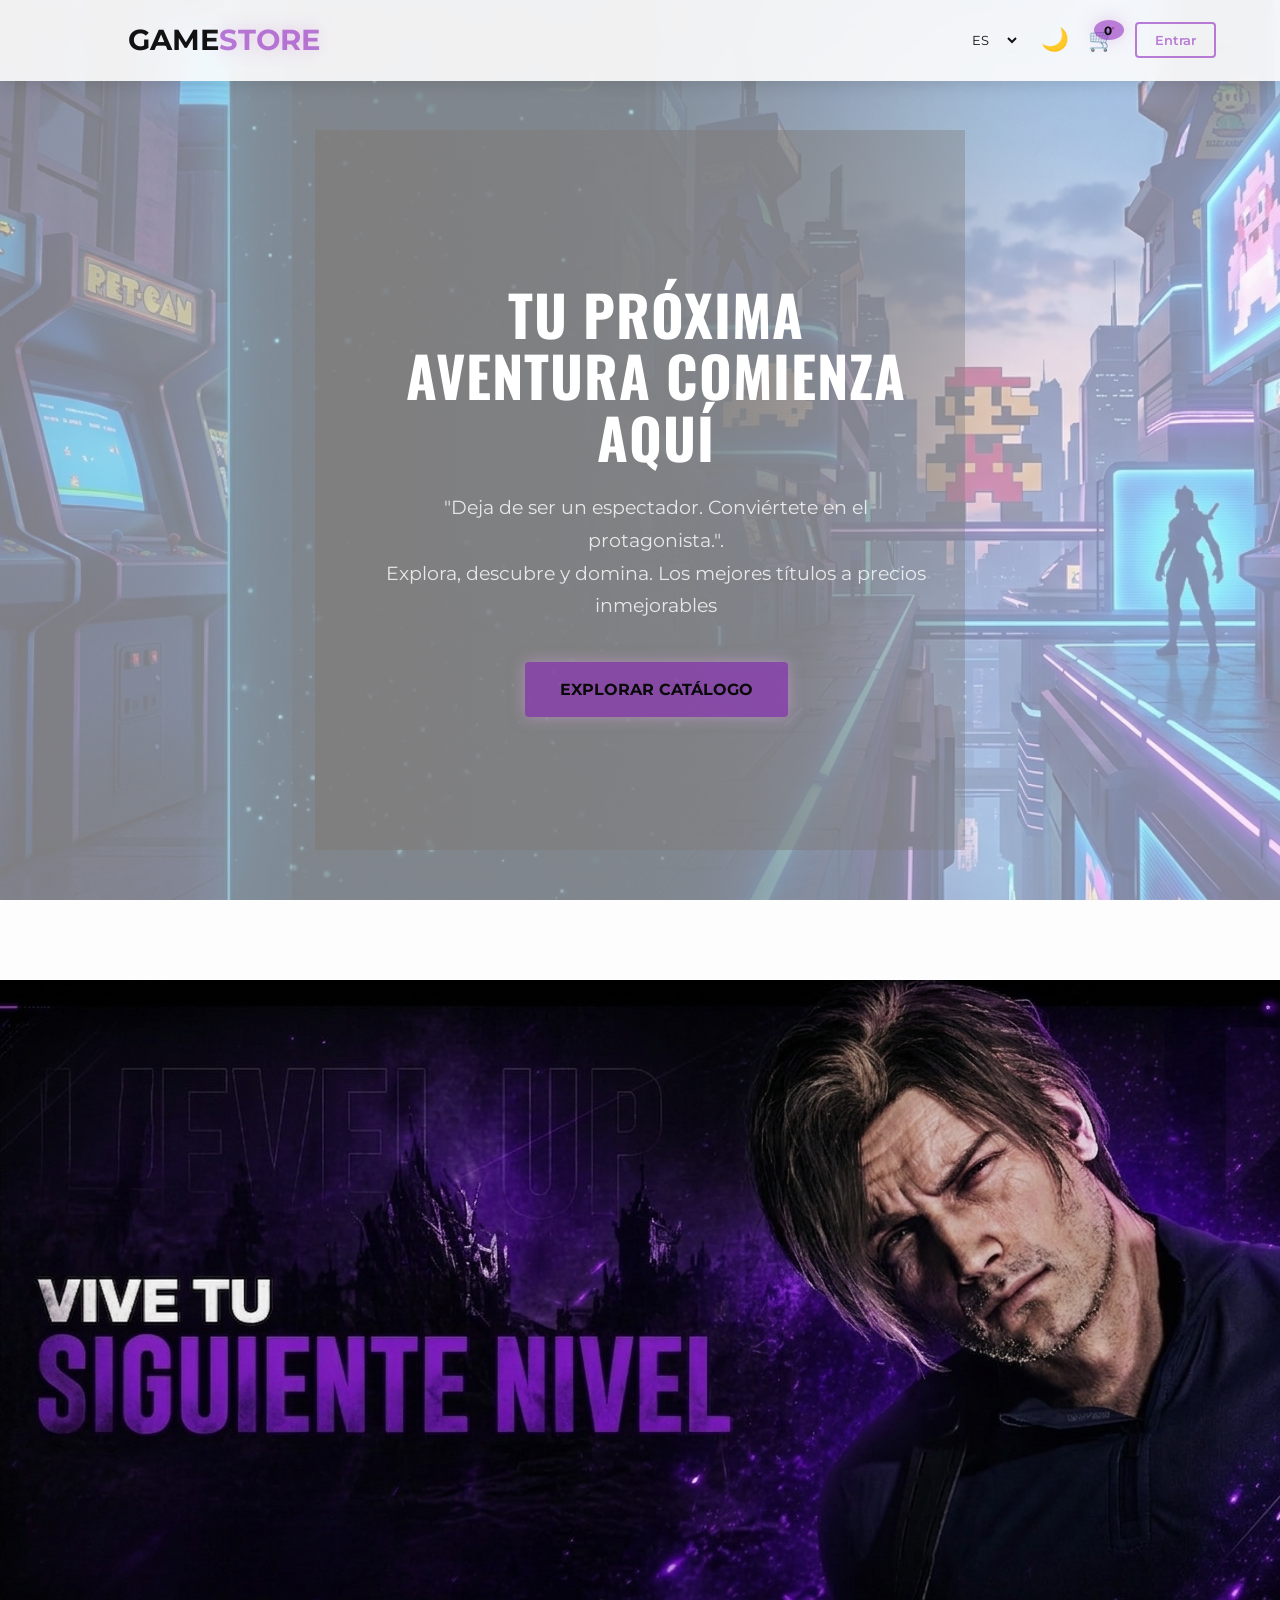
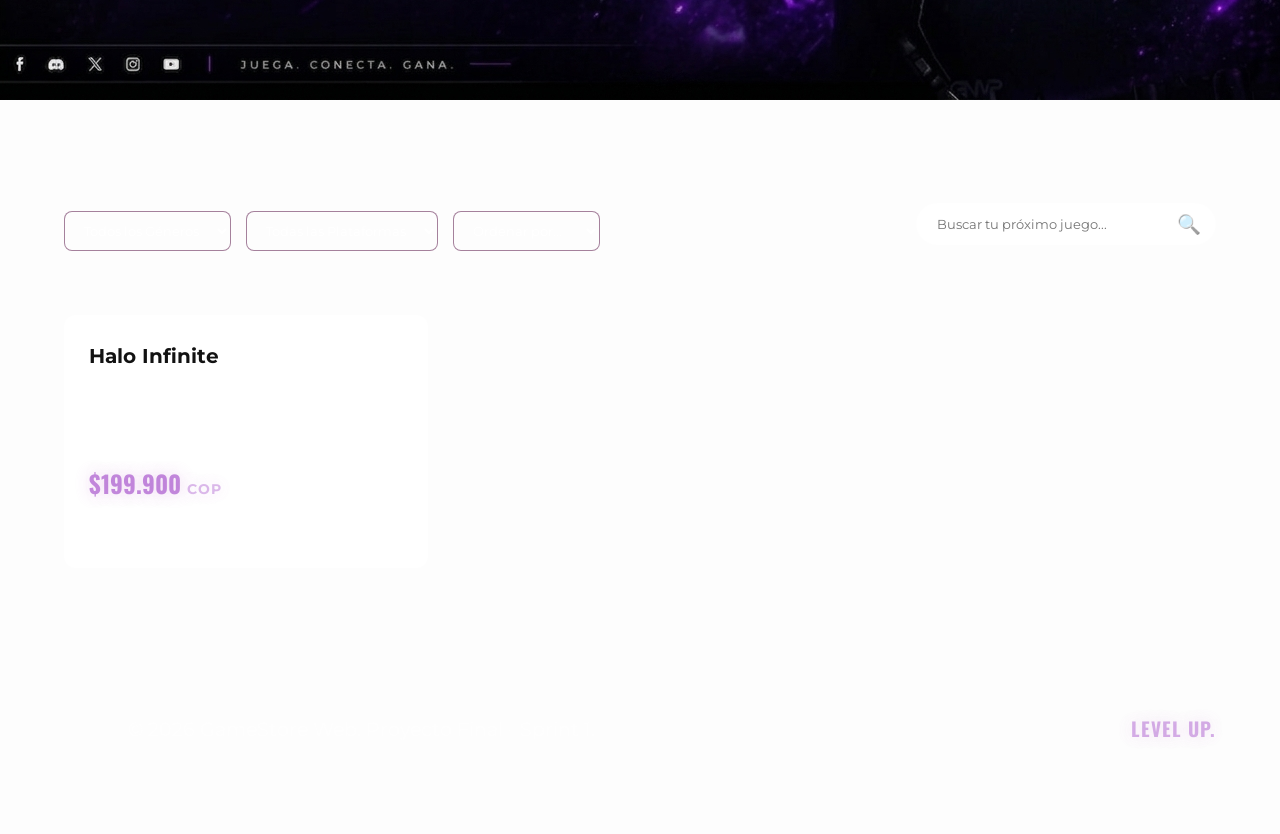
==== index.html @ 7ca1cafc "categorizacion de videojuegos" ====
<!DOCTYPE html>
<html lang="es">
<head>
    <meta charset="UTF-8">
    <meta name="viewport" content="width=device-width, initial-scale=1.0">
    <title>GameStore Web | Semántica Pura Premium (Cero Div, Cero Span)</title>
    
    
    <link rel="preconnect" href="https://fonts.googleapis.com">
    <link rel="preconnect" href="https://fonts.gstatic.com" crossorigin>
    <link href="https://fonts.googleapis.com/css2?family=Montserrat:wght@400;500;700&family=Oswald:wght@700&display=swap" rel="stylesheet">
    
    <link rel="stylesheet" href="css/style.css">
</head>
<body class="dark-theme">

<!-- imagen 1 -->
<header class="hero-gaming">
    <section class="hero-overlay" aria-hidden="true"></section>
    
     <section class="hero" id="inicio" aria-labelledby="hero-title">
            <header class="hero-content container">
                <h1 id="hero-title" class="font-oswald" data-es="TU PRÓXIMA AVENTURA COMIENZA AQUÍ" data-en="YOUR NEXT ADVENTURE STARTS HERE">
                    TU PRÓXIMA AVENTURA COMIENZA AQUÍ
                </h1>
                <p data-es="Explora, descubre y domina. Los mejores títulos a precios inmejorables." data-en="Explore, discover, and dominate. The best titles at unbeatable prices.">
                    "Deja de ser un espectador. Conviértete en el protagonista.".<br>
                     Explora, descubre y domina. Los mejores títulos a precios inmejorables
            
                </p>
                <a href="#catalogo" class="btn-premium-primary" data-es="EXPLORAR CATÁLOGO" data-en="EXPLORE CATALOG">
                    EXPLORAR CATÁLOGO
                </a>
            </header>
        </section>
</header>
    
    <header class="main-header">
    <nav class="navbar container" aria-label="Navegación principal">
        
        <a href="index.html" class="logo" aria-label="Ir al inicio">GAME<strong>STORE</strong></a>
        
        <menu class="nav-controls">
            <ul class="nav-links">
                </ul>
            
            <menu class="action-buttons" aria-label="Herramientas de usuario">
                <li>
                    <select id="lang-select" class="premium-select" aria-label="Seleccionar idioma">
                        <option value="es">ES</option>
                        <option value="en">EN</option>
                    </select>
                </li>
                
                <li>
                    <button id="theme-toggle" class="icon-btn theme-btn" aria-label="Cambiar modo de color"></button>
                </li>
                
                <li>
                    <button id="cart-btn" class="icon-btn cart-btn" aria-label="Ver carrito de compras">
                        <strong class="icon">🛒</strong>
                        <strong id="cart-count" class="badge">0</strong>
                    </button>
                </li>
                
                <li>
                    <button id="login-btn" class="btn-premium-outline" data-es="Entrar" data-en="Login">
                        Entrar
                    </button>
                    <button id="logout-btn" class="btn-premium-outline" style="display: none;" data-es="Salir" data-en="Logout">
                        Salir
                    </button>
                </li>
            </menu>
        </menu>

    </nav>
</header>

    <main>
        <section class="hero" id="inicio" aria-labelledby="hero-title">
            <header class="hero-content container">
               <img src="./css/imagen 3.jpeg" alt="logo">
            </header>
        </section>

        <section class="catalog-section container" id="catalogo" aria-labelledby="catalog-title">
            
            <header class="section-header">
                <nav class="catalog-filters" aria-label="Filtros de búsqueda">
                    <select id="genre-filter" class="premium-select-filter">
                        <option value="" data-es="Todos los Géneros" data-en="All Genres">Todos los Géneros</option>
                        <option value="action">Acción</option>
                        <option value="adventure">Aventura</option>
                        <option value="role-playing-games-rpg">RPG</option>
                        <option value="shooter">Shooter</option>
                    </select>

                    <select id="platform-filter" class="premium-select-filter">
                        <option value="" data-es="Todas las Plataformas" data-en="All Platforms">Todas las Plataformas</option>
                        <option value="4">PC (Windows)</option>
                        <option value="18,187">PlayStation</option>
                        <option value="1,186">Xbox</option>
                    </select>
                    <select id="sort-filter" class="premium-select-filter">
                        <option value="" data-es="Ordenar por..." data-en="Sort by...">Ordenar por...</option>
                        <option value="-rating" data-es="Más Populares" data-en="Most Popular">Más Populares</option>
                        <option value="-released" data-es="Novedades" data-en="Newest">Novedades</option>
                        <option value="name" data-es="Nombre (A-Z)" data-en="Name (A-Z)">Nombre (A-Z)</option>
                        <option value="-added" data-es="Recientes" data-en="Recently Added">Recientes</option>
                    </select>
                </nav>
                
                <form class="search-bar-premium" aria-label="Búsqueda de juegos">
                    <input type="search" placeholder="Buscar tu próximo juego..." aria-label="Buscar videojuegos">
                    <button type="submit" class="search-icon">🔍</button>
                </form>
            </header>

            <section id="game-catalog" class="game-grid-premium" aria-label="Lista de videojuegos">
                
                <article class="game-card-premium" tabindex="0">
                    <figure class="card-media-premium">
                        <aside class="card-overlay-aside">
                            <button class="btn-add-cart-premium" aria-label="Añadir Halo Infinite al carrito">
                                + Añadir
                            </button>
                        </aside>
                    </figure>
                    <section class="card-info-premium">
                        <h3>Halo Infinite</h3>
                        <p class="platforms"><abbr title="Personal Computer">PC</abbr> | <abbr title="Xbox Series X/S">XBOX</abbr></p>
                        <p class="price">$199.900 <abbr title="Peso Colombiano">COP</abbr></p>
                    </section>
                </article>

            </section>
        </section>
    </main>

    <footer class="main-footer-premium">
        <address class="container footer-grid">
            <p>&copy; 2026 GameStore Web. Proyecto Final - Sprint 1.</p>
            <p class="slogan-footer font-oswald">LEVEL UP.</p>
        </address>
    </footer>

<dialog id="game-detail-modal" class="modal-premium">
    <article class="detail-full-card cart-container">
        <button id="close-modal" class="btn-close-top">×</button>
        
        <header class="detail-hero">
            <img id="modal-img" src="" alt="Banner del juego">
            <h2 id="modal-title" class="font-oswald title-large"></h2>
        </header>
        
        <section class="detail-content-full">
            <aside class="game-quick-info">
                <p><strong>Rating:</strong> <span id="modal-rating"></span> ⭐</p>
                <p><strong>Fecha:</strong> <span id="modal-date"></span></p>
            </aside>
            
            <div id="modal-description" class="description-full"></div>
            
            <footer class="detail-footer-full">
                <button class="btn-success">Añadir al Carrito</button>
                <button id="btn-cerrar-inferior" class="btn-danger">Volver al Catálogo</button>
            </footer>
        </section>
    </article>
</dialog>

<dialog id="auth-modal" class="modal-premium">
    <article class="auth-card">
        <button id="close-auth" class="btn-close-top" aria-label="Cerrar">×</button>
        
        <h2 class="font-oswald text-gradient" id="auth-title" data-es="INICIAR SESIÓN" data-en="LOGIN">INICIAR SESIÓN</h2>
        
        <form id="auth-form" class="form-premium">
            <section id="name-field-group" style="display: none;">
                <label for="auth-name" data-es="Nombre Completo" data-en="Full Name">Nombre Completo</label>
                <input type="text" id="auth-name" placeholder="Tu nombre">
            </section>

            <label for="auth-email" data-es="Correo Electrónico" data-en="Email Address">Correo Electrónico</label>
            <input type="email" id="auth-email" placeholder="ejemplo@correo.com" required>
            
            <label for="auth-password" id="label-pass" data-es="Contraseña" data-en="Password">Contraseña</label>
            <input type="password" id="auth-password" placeholder="••••••••" required minlength="6">

            <button type="button" id="auth-recovery-btn" class="btn-success" style="display: none; margin-top: 10px;">
                Enviar enlace de recuperación
            </button>
            
            <button type="submit" id="auth-submit-btn" class="btn-success" data-es="Entrar" data-en="Sign In">
                Entrar
            </button>
            
            <nav class="auth-options">
                <button type="button" id="toggle-auth-mode" class="btn-link">
                    ¿No tienes cuenta? Regístrate
                </button>
                <button type="button" id="link-recovery" class="btn-link" data-es="Olvidé mi contraseña" data-en="Forgot password?">
                    Olvidé mi contraseña
                </button>
            </nav>
        </form>
    </article>
</dialog>
    <script src="js/theme.js"></script>
    <script src="https://cdn.jsdelivr.net/npm/@supabase/supabase-js@2"></script>
    <script src="js/app.js"></script>
</body>
</html>
---- css/style.css ----
/* --- RESETS PREMIUM & SEMÁNTICOS (Cero Div, Cero Span) --- */
*, *::before, *::after {
    box-sizing: border-box;
    margin: 0;
    padding: 0;
}

ul, ol, menu {
    list-style: none;
}

a {
    text-decoration: none;
    color: inherit;
    transition: color 0.3s ease;
}

button, input, select {
    font-family: inherit;
    background: none;
    border: none;
    cursor: pointer;
}

/* Address por defecto usa cursiva */
address {
    font-style: normal; 
}

/* Abbr por defecto usa borde punteado inferior */
abbr {
    text-decoration: none;
    cursor: help;
}

/* Strong por defecto usa negrita */
strong {
    font-weight: 700;
}



:root {
    --primary-neon: #731486;
    --secondary-neon: #7000ff;
    --text-white: #ffffff;
}

.gaming-hero {
    position: relative;
    height: 100vh;
    display: flex;
    align-items: center;
    justify-content: center;
    overflow: hidden;
    font-family: 'Segoe UI', Tahoma, Geneva, Verdana, sans-serif;
    color: var(--text-white);
    background-image: url('http://googleusercontent.com/image_generation_content/0');
    background-size: cover;
    background-position: center;
}

/* Capa oscura para que el texto sea legible */
.overlay {
    position: absolute;
    top: 0;
    left: 0;
    width: 100%;
    height: 100%;
    background: linear-gradient(45deg, rgba(0,0,0,0.8) 0%, rgba(0,0,0,0.3) 100%);
    z-index: 1;
}

.hero-container {
    position: relative;
    z-index: 2;
    text-align: center;
    max-width: 800px;
    padding: 20px;
}

.badge {
    background: var(--secondary-neon);
    padding: 5px 15px;
    border-radius: 20px;
    font-size: 0.8rem;
    text-transform: uppercase;
    letter-spacing: 2px;
    box-shadow: 0 0 15px var(--secondary-neon);
}

h1 {
    font-size: 5rem;
    margin: 20px 0;
    line-height: 0.9;
    text-transform: uppercase;
}

.highlight {
    color: var(--primary-neon);
    text-shadow: 0 0 20px var(--primary-neon);
}

p {
    font-size: 1.2rem;
    margin-bottom: 40px;
    opacity: 0.9;
}

/* Botones con estilo Gaming */
.btn {
    padding: 15px 35px;
    text-decoration: none;
    font-weight: bold;
    text-transform: uppercase;
    border-radius: 4px;
    transition: 0.3s;
    display: inline-block;
    margin: 10px;
}

.btn-glitch {
    background: var(--primary-neon);
    color: #000;
    box-shadow: 4px 0 0 var(--secondary-neon);
}

.btn-glitch:hover {
    box-shadow: -4px 0 0 var(--secondary-neon);
    transform: scale(1.05);
}

.btn-outline {
    border: 2px solid var(--text-white);
    color: var(--text-white);
}

.btn-outline:hover {
    background: var(--text-white);
    color: #000;
}


.hero-gaming {
    /* Vinculación de la imagen */
   background-image: url('fondo.png');
    
    /* Ajustes para que se vea perfecta */
    background-size: cover;           /* Cubre todo el espacio sin estirarse */
    background-position: center;      /* Centra la imagen */
    background-repeat: no-repeat;     /* Evita que se duplique */
    
    /* Altura y alineación */
    min-height: 100vh;
    display: flex;
    align-items: center;
    justify-content: center;
    position: relative;
    color: white;
}

/* La capa oscura para que el texto resalte sobre tu imagen */
.hero-overlay {
    position: absolute;
    top: 0;
    left: 0;
    width: 100%;
    height: 100%;
    background: rgba(253, 252, 252, 0.5); /* Ajusta el 0.5 para más o menos oscuridad */
    z-index: 1;
}

.container {
    position: relative;
    z-index: 2; /* Pone el texto por encima de la imagen y la capa oscura */
    text-align: center;
}



/* === ESTILOS GLOBALES === */
* {
    margin: 0;
    padding: 0;
    box-sizing: border-box;
    font-family: 'Montserrat', sans-serif; /* Usamos fuente moderna (requiere importación o sistema) */
}

body {
    background-color: #050505;
    color: white;
}

/* === SECCIÓN HERO === */
.hero-gaming {
    /* Altura y Alineación de Contenido */
    min-height: 100vh;
    display: flex;
    align-items: center; /* Centrado vertical */
    justify-content: center; /* Centrado horizontal del contenedor */
    position: relative;
    padding: 2rem;
    overflow: hidden;

    /* == VINCULACIÓN DE LA IMAGEN DE FONDO (imagen1.png) == */
    /* Asegúrate de que imagen1.png esté en la misma carpeta */
    background-image: url('imagen1.png');
    
    /* Propiedades clave de adaptabilidad */
    background-size: cover;           /* CUBRE todo sin deformar */
    background-position: left center; /* Prioriza el lado izquierdo oscuro para el texto */
    background-repeat: no-repeat;     /* Evita que se duplique */
    background-attachment: fixed;     /* Efecto sutil al hacer scroll (opcional) */

    img {
    max-width: 30%; /* Ajusta este porcentaje a tu gusto */
    height: auto;   /* Mantiene la proporción para que no se deforme */
    display: block;
    margin: 0 auto; /* La centra horizontalmente */
}
}

/* --- Contenedor de Texto (Para alinearlo a la izquierda) --- */
.container {
    width: 100%;
    max-width: 1200px;
    margin: 0 auto;
    position: relative;
    z-index: 2; /* Por encima de la imagen de fondo */
    text-align: left; /* Alineado a la izquierda para aprovechar el espacio oscuro */
    padding-left: 5%; /* Pequeña separación del borde */
}

/* --- Estilos de Texto --- */
h1 {
    font-size: clamp(2rem, 5vw, 4rem); /* Fuente fluida según pantalla */
    line-height: 1.1;
    text-transform: uppercase;
    margin-bottom: 1.5rem;
    font-weight: 900;
}

.highlight {
    color: #7429a0; /* Neón Azul */
    text-shadow: 0 0 15px rgba(0, 242, 255, 0.7);
}

p {
    font-size: clamp(1rem, 1.5vw, 1.2rem);
    line-height: 1.7;
    max-width: 550px; /* Limitamos ancho de p para lectura */
    margin-bottom: 2.5rem;
    color: rgba(255, 255, 255, 0.9);
}

/* --- Botones --- */
.actions {
    display: flex;
    gap: 15px;
}

.btn {
    display: inline-block;
    padding: 1rem 2rem;
    font-weight: 700;
    text-decoration: none;
    text-transform: uppercase;
    border-radius: 4px;
    transition: all 0.3s ease;
}

.btn-primary {
    background: #440657;
    color: #000;
}

.btn-primary:hover {
    background: #fff;
    transform: translateY(-3px);
    box-shadow: 0 10px 20px rgba(0, 242, 255, 0.4);
}

.btn-secondary {
    border: 2px solid white;
    color: white;
}

.btn-secondary:hover {
    background: rgba(255, 255, 255, 0.1);
}

/* === MEDIA QUERY (MÓVIL) === */
@media (max-width: 768px) {
    .container {
        text-align: center; /* Centramos texto en móvil */
        padding-left: 0;
    }
    
    .actions {
        justify-content: center; /* Centramos botones */
    }
}







/* --- VARIABLES PREMIUM (Cian Eléctrico + Morado Neón) --- */
:root {
    /* Paleta Oscura (Predeterminada) */
    --bg-dark: #0A0A0A;
    --text-dark: #F5F5F5;
    --card-dark: #1A1A1A;
    --nav-dark: rgba(10, 10, 10, 0.9); /* Transparente para Glassmorphism */
    
    /* Paleta Clara (Theme Toggle) */
    --bg-light: #FDFDFD;
    --text-light: #121212;
    --card-light: #FFFFFF;
    --nav-light: rgba(253, 253, 253, 0.9);
    
    /* Colores de Acento ( Premium / Neon) */
    --accent-cyan: oklab(50.051% 0.14881 -0.16773 / 0.575);
    --accent-cyan-hover: #e1c9e6;
    --accent-glow: 0 0 15px rgba(222, 161, 228, 0.5);
    
    /* Espaciado y Layout */
    --container-width: 1200px;
    --border-radius-card: 12px;
}

/* --- APLICACIÓN DE TEMAS --- */
body.dark-theme {
    --bg-color: var(--bg-dark);
    --text-color: var(--text-dark);
    --card-bg: var(--card-dark);
    --nav-bg: var(--nav-dark);
    --shadow-color: rgba(0,0,0,0.5);
}

body.light-theme {
    --bg-color: var(--bg-light);
    --text-color: var(--text-light);
    --card-bg: var(--card-light);
    --nav-bg: var(--nav-light);
    --shadow-color: rgba(0,0,0,0.1);
}

/* --- ESTILOS BASE & TIPOGRAFÍA PREMIUM --- */
body {
    background-color: var(--bg-color);
    color: var(--text-color);
    font-family: 'Montserrat', sans-serif;
    line-height: 1.6;
    overflow-x: hidden;
    transition: background-color 0.4s ease, color 0.4s ease;
}

.font-oswald {
    font-family: 'Oswald', sans-serif;
    font-weight: 700;
    letter-spacing: 1px;
}

/* LA CLASE CONTENEDORA ES VITAL (Se aplica a etiquetas semánticas) */
.container {
    width: 90%;
    max-width: var(--container-width);
    margin: 0 auto;
}

/* --- HEADER PREMIUM (Semántica: Fixed & Glassmorphism) --- */
.main-header {
    background: var(--nav-bg);
    backdrop-filter: blur(10px); /* Efecto cristal */
    position: fixed;
    top: 0;
    width: 100%;
    z-index: 1000;
    box-shadow: 0 4px 15px var(--shadow-color);
    border-bottom: 1px solid rgba(255,255,255,0.05);
}

.navbar {
    display: flex;
    justify-content: space-between;
    align-items: center;
    height: 80px;
}

.logo {
    font-size: 1.8rem;
    font-weight: bold;
    color: var(--text-color);
}

/* Estilo para strong dentro del logo (Reemplazo de span) */
.logo strong {
    color: var(--accent-cyan);
    text-shadow: var(--accent-glow);
}

.nav-controls {
    display: flex;
    align-items: center;
    gap: 2.5rem;
}

.nav-links {
    display: flex;
    gap: 1.8rem;
}

.nav-links a {
    font-weight: 500;
    position: relative;
    padding-bottom: 4px;
}

.nav-links a.active {
    color: var(--accent-cyan);
    font-weight: 700;
}

.nav-links a.active::after {
    content: '';
    position: absolute;
    bottom: 0;
    left: 0;
    width: 100%;
    height: 3px;
    background: var(--accent-cyan);
    border-radius: 2px;
    box-shadow: var(--accent-glow);
}

.nav-links a:hover {
    color: var(--accent-cyan);
}

.action-buttons {
    display: flex;
    align-items: center;
    gap: 1.2rem;
}

.premium-select {
    color: var(--text-color);
    padding: 6px 12px;
    border: 1px solid rgba(255,255,255,0.1);
    border-radius: 4px;
}

.theme-btn {
    font-size: 1.4rem;
}

.cart-btn {
    position: relative;
    font-size: 1.4rem;
}

/* Estilo para strong icon dentro del carrito (Reemplazo de span) */
.cart-btn .icon {
    font-weight: 700;
}

.cart-btn:hover .icon {
    text-shadow: var(--accent-glow);
}

/* Estilo para strong badge dentro del carrito (Reemplazo de span) */
.badge {
    position: absolute;
    top: -5px;
    right: -8px;
    background: var(--accent-cyan);
    color: var(--bg-dark);
    font-size: 0.75rem;
    font-weight: 700; /* Aseguramos negrita de strong */
    border-radius: 50%;
    width: 20px;
    height: 20px;
    display: flex;
    align-items: center;
    justify-content: center;
    box-shadow: var(--accent-glow);
}

/* BOTÓN DE LOGIN (Outline Premium) */
.btn-premium-outline {
    border: 2px solid var(--accent-cyan);
    color: var(--accent-cyan);
    padding: 8px 18px;
    border-radius: 4px;
    font-weight: 600;
    transition: all 0.3s ease;
}

.btn-premium-outline:hover {
    background-color: var(--accent-cyan);
    color: var(--bg-dark);
    box-shadow: var(--accent-glow);
}

/* --- HERO SECTION PREMIUM (Full Width & Glow - CERO Div, CERO Span) --- */
.hero {
    height: 80vh;
    position: relative;
    /* Gradiente directamente sobre hero */
    background: linear-gradient(to right, rgba(0,0,0,0.9), rgba(0,0,0,0.4)), url('assets/hero-bg.jpg') center/cover no-repeat;
    margin-top: 80px; /* Compensa la navbar fija */
    display: flex;
    align-items: center;
}

.hero-content {
    max-width: 650px;
    color: #FFFFFF;
    /* Añade estas líneas */
    display: flex;
    flex-direction: column;
    align-items: center;  /* Centra horizontalmente */
    text-align: center;    /* Centra el texto dentro de las etiquetas */
    margin: 0 auto;       /* Centra el bloque completo si tiene un max-width */
}

.hero-content h1 {
    font-size: 3.5rem;
    line-height: 1.1;
    margin-bottom: 1.5rem;
    text-transform: uppercase;
}

.hero-content p {
    font-size: 1.2rem;
    margin-bottom: 2.5rem;
    opacity: 0.9;
}

.btn-premium-primary {
    display: table;    /* Permite usar márgenes automáticos respetando el contenido */
    margin: 0 auto;    /* Centra horizontalmente */
    background-color: var(--accent-cyan);
    color: var(--bg-dark);
    padding: 15px 35px;
    font-weight: 700;
    font-size: 1rem;
    border-radius: 4px;
    text-transform: uppercase;
    box-shadow: var(--accent-glow);
    transition: all 0.3s ease;

}

.btn-premium-primary:hover {
    background-color: var(--accent-cyan-hover);
    transform: translateY(-2px);
    box-shadow: 0 5px 20px rgba(188, 145, 218, 0.7);
}

/* --- CATÁLOGO & GAME CARDS PREMIUM (GRID & ANIMATIONS) --- */
.catalog-section {
    padding: 6rem 0;
}

.section-header {
    display: flex;
    justify-content: space-between;
    align-items: center;
    margin-bottom: 4rem;
}

.section-header h2 {
    font-size: 2.2rem;
    color: var(--text-color);
}

/* BARRA DE BÚSQUEDA PREMIUM */
.search-bar-premium {
    position: relative;
    display: flex;
    align-items: center;
}

.search-bar-premium input {
    background-color: var(--card-bg);
    color: var(--text-color);
    padding: 12px 20px;
    padding-right: 45px;
    border-radius: 30px;
    border: 1px solid rgba(255,255,255,0.05);
    width: 300px;
    transition: border-color 0.3s;
}

.search-bar-premium input:focus {
    border-color: var(--accent-cyan);
    outline: none;
    box-shadow: var(--accent-glow);
}

.search-icon {
    position: absolute;
    right: 15px;
    font-size: 1.2rem;
    opacity: 0.6;
}

/* GRILLA DE JUEGOS PREMIUM */
.game-grid-premium {
    display: grid;
    grid-template-columns: repeat(auto-fill, minmax(280px, 1fr));
    gap: 30px;
}

/* CARD PREMIUM (Efecto Elevado & Glow - CERO Div, CERO Span) */
.game-card-premium {
    background: var(--card-bg);
    border-radius: var(--border-radius-card);
    overflow: hidden;
    transition: transform 0.3s ease, box-shadow 0.3s ease, border-color 0.3s ease;
    border: 1px solid transparent;
    display: flex;
    flex-direction: column;
}

.game-card-premium:hover,
.game-card-premium:focus {
    transform: translateY(-10px);
    border-color: var(--accent-cyan);
    box-shadow: 0 15px 30px rgba(0, 242, 254, 0.2);
    outline: none;
}

.card-media-premium {
    margin: 0;
    position: relative;
    overflow: hidden;
}

.card-media-premium img {
    width: 100%;
    height: 380px;
    object-fit: cover;
    transition: transform 0.5s ease;
}

/* Efecto zoom al pasar mouse */
.game-card-premium:hover .card-media-premium img {
    transform: scale(1.05);
}

/* CAPA SUPERPUESTA PARA EL BOTÓN (+ Añadir - Semántica Avanzada) */
.card-overlay-aside {
    position: absolute;
    top: 0; left: 0; width: 100%; height: 100%;
    background: rgba(0,0,0,0.7);
    display: flex;
    align-items: center;
    justify-content: center;
    opacity: 0; /* Oculto por defecto */
    transition: opacity 0.3s ease;
}

.game-card-premium:hover .card-overlay-aside {
    opacity: 1; /* Visible en hover */
}

/* Botón Añadir Premium (Cian & Bold) */
.btn-add-cart-premium {
    background-color: var(--accent-cyan);
    color: var(--bg-dark);
    padding: 10px 20px;
    font-weight: 700;
    border-radius: 4px;
    transform: translateY(20px);
    transition: transform 0.4s ease, background-color 0.3s ease;
}

.game-card-premium:hover .btn-add-cart-premium {
    transform: translateY(0);
}

.btn-add-cart-premium:hover {
    background-color: var(--accent-cyan-hover);
}

/* INFO DE LA CARD (Sección semántica) */
.card-info-premium {
    padding: 1.5rem;
    display: flex;
    flex-direction: column;
    flex-grow: 1;
    gap: 8px;
}

.card-info-premium h3 {
    font-size: 1.25rem;
    margin-bottom: 2px;
}

/* Estilos para abbr dentro de info (Reemplazo de span) */
.platforms abbr, .price abbr {
    font-size: 0.85rem;
    opacity: 0.6;
    letter-spacing: 1px;
    text-transform: uppercase;
    text-decoration: none; /* Quitamos borde punteado */
    cursor: help; /* Mantenemos cursor help */
}

.price {
    color: var(--accent-cyan);
    font-family: 'Oswald', sans-serif;
    font-weight: 700;
    font-size: 1.5rem;
    margin-top: auto; /* Empuja el precio al fondo */
    text-shadow: var(--accent-glow);
}

/* --- FOOTER PREMIUM (Usando Address semántica) --- */
.main-footer-premium {
    background: var(--nav-bg);
    padding: 3rem 0;
    text-align: center;
    border-top: 1px solid rgba(255,255,255,0.05);
    backdrop-filter: blur(10px);
}

.footer-grid {
    display: flex;
    justify-content: space-between;
    align-items: center;
    font-size: 0.9rem;
    opacity: 0.7;
}

.slogan-footer {
    color: var(--accent-cyan);
    font-size: 1.2rem;
    text-shadow: var(--accent-glow);
}

/* Estilos Vista Detalle - Astrid */
.modal-premium {
    border: none;
    border-radius: 1rem;
    background: #121212;
    color: #fff;
    padding: 0;
    max-width: 700px;
    width: 90%;
    box-shadow: 0 0 50px rgba(0, 0, 0, 0.5);
}

.modal-premium::backdrop {
    background: rgba(0, 0, 0, 0.85);
    backdrop-filter: blur(8px);
}

.detail-banner {
    position: relative;
    margin: 0;
}

.detail-banner img {
    width: 100%;
    height: 250px;
    object-fit: cover;
}

.btn-close {
    position: absolute;
    top: 1rem;
    right: 1rem;
    z-index: 10;
    background: rgba(0,0,0,0.5);
    color: white;
    border: none;
    font-size: 1.5rem;
    cursor: pointer;
    border-radius: 50%;
    width: 40px;
    height: 40px;
}

.detail-body {
    padding: 2rem;
}

.game-meta {
    display: flex;
    gap: 1.5rem;
    margin-bottom: 1rem;
    font-size: 0.9rem;
    color: #00ff96; /* Color acento */
}

.description-text {
    line-height: 1.6;
    color: #ccc;
}

/* --- RESPONSIVE DESIGN PREMIMUM (Karol - CSS Avanzado necesario) --- */
@media (max-width: 992px) {
    .hero-content h1 { font-size: 2.8rem; }
}

@media (max-width: 768px) {
    .nav-links { display: none; } /* Karol: Menú hamburguesa necesario */
    .hero { height: 60vh; text-align: center; }
    .hero-content h1 { font-size: 2.2rem; }
    .search-bar-premium input { width: 100%; }
    .footer-grid { flex-direction: column; gap: 1rem; }
}

/* El Modal ocupa todo el visor */
.modal-premium {
    width: 100vw;
    height: 100vh;
    border: none;
    background: transparent;
    max-width: 100vw;
    max-height: 100vh;
    padding: 0;
    margin: 0;
    display: flex;
    align-items: center;
    justify-content: center;
}

/* El fondo animado en el Backdrop */
.modal-premium::backdrop {
    background: 
        linear-gradient(rgba(0, 0, 0, 0.7), rgba(0, 0, 0, 0.7)), 
        url('https://i.pinimg.com/originals/1a/97/e5/1a97e5e71b485ad933b2799805053681.gif'),
        linear-gradient(-45deg, #0f0f0f, #251025);
    background-size: cover, cover, 400% 400%;
    animation: gradientBG 15s ease infinite;
    backdrop-filter: blur(8px);
}

/* Forzar que el modal desaparezca totalmente si no tiene el atributo 'open' */
dialog:not([open]) {
    display: none !important;
}

/* Asegurar que el modal abierto use el contexto de visualización correcto */
dialog[open] {
    display: flex;
    flex-direction: column;
    z-index: 9999; /* Asegura que esté por encima de todo el catálogo */
}

/* Tarjeta centralizada y grande */
.detail-full-card {
    background: rgba(15, 15, 15, 0.95);
    width: 85%;
    max-width: 1000px;
    height: 85vh;
    border-radius: 20px;
    border: 1px solid rgba(78, 7, 61, 0.5);
    box-shadow: 0 0 50px rgba(0, 0, 0, 0.8);
    overflow-y: auto;
    position: relative;
    animation: fadeInUp 0.5s ease;
}

/* Imagen de cabecera tipo Banner */
.detail-hero {
    position: relative;
    width: 100%;
    height: 350px;
}

.detail-hero img {
    width: 100%;
    height: 100%;
    object-fit: cover;
    mask-image: linear-gradient(to bottom, black 60%, transparent 100%);
}

.title-large {
    position: absolute;
    bottom: 20px;
    left: 40px;
    font-size: 3.5rem;
    color: white;
    text-shadow: 2px 2px 10px rgba(0,0,0,0.8);
}

/* Contenido */
.detail-content-full {
    padding: 0 40px 40px 40px;
}

.description-full {
    font-size: 1.1rem;
    line-height: 1.8;
    color: #ccc;
    margin: 20px 0;
}

/* Botón cerrar arriba */
.btn-close-top {
    position: absolute;
    top: 20px;
    right: 20px;
    background: rgba(255, 255, 255, 0.1);
    color: white;
    border: none;
    width: 45px;
    height: 45px;
    border-radius: 50%;
    font-size: 1.5rem;
    cursor: pointer;
    z-index: 100;
    transition: 0.3s;
}

.btn-close-top:hover { background: #4e073d; }

/* Contenedor de botones en el detalle */
.detail-footer-full {
    display: flex;
    gap: 20px;
    margin-top: 30px;
    justify-content: flex-start;
}

/* Estilo Base para ambos botones */
.btn-success, .btn-danger {
    padding: 14px 28px;
    border: none;
    border-radius: 10px;
    font-family: 'Montserrat', sans-serif;
    font-weight: 700;
    font-size: 1rem;
    cursor: pointer;
    display: flex;
    align-items: center;
    gap: 12px;
    transition: all 0.3s cubic-bezier(0.175, 0.885, 0.32, 1.275);
    text-transform: uppercase;
    letter-spacing: 1px;
}

/* Botón Añadir al Carrito (Púrpura Neón) */
.btn-success {
    background: linear-gradient(135deg, #6e45e2 0%, #e915d7 100%);
    color: #fff;
    box-shadow: 0 4px 15px rgba(110, 69, 226, 0.4);
}

.btn-success::before {
    content: "🛒"; /* O un icono de FontAwesome si usas */
    font-size: 1.2rem;
}

.btn-success:hover {
    transform: translateY(-3px) scale(1.02);
    box-shadow: 0 8px 25px rgba(110, 69, 226, 0.6);
    filter: brightness(1.1);
}

/* Botón Volver al Catálogo (Bordeado / Ghost) */
.btn-danger {
    background: transparent;
    color: #e0e0e0;
    border: 2px solid rgba(255, 255, 255, 0.2);
}

.btn-danger::before {
    content: "⬅";
}

.btn-danger:hover {
    background: rgba(255, 255, 255, 0.05);
    border-color: #4e073d;
    color: #ff007a;
    transform: translateX(-5px);
}

/* Efecto de pulsación */
.btn-success:active, .btn-danger:active {
    transform: scale(0.95);
}

.catalog-filters {
    display: flex;
    gap: 15px;
    margin-top: 15px;
    justify-content: flex-end;
    
}

.premium-select-filter {
    background: rgba(255, 255, 255, 0.05);
    color: #fff;
    border: 1px solid rgba(78, 7, 61, 0.5);
    padding: 10px 15px;
    border-radius: 8px;
    font-family: 'Montserrat', sans-serif;
    cursor: pointer;
    transition: 0.3s ease;
}

.premium-select-filter:hover {
    border-color: #ff007a;
    background: rgba(255, 255, 255, 0.1);
}

.premium-select-filter option {
    background: #1a1a1a;
    color: #fff;
}

.auth-card {
    background: #121212;
    padding: 40px;
    border-radius: 15px;
    border: 1px solid #4e073d;
    max-width: 400px;
    width: 90%;
    position: relative;
    box-shadow: 0 0 30px rgba(0, 0, 0, 0.8);
}

.form-premium {
    display: flex;
    flex-direction: column;
    gap: 15px;
    margin-top: 20px;
}

.form-premium input {
    background: rgba(255, 255, 255, 0.05);
    border: 1px solid rgba(255, 255, 255, 0.1);
    padding: 12px;
    color: white;
    border-radius: 8px;
    outline: none;
}

.form-premium input:focus {
    border-color: #ff007a;
}

.auth-options {
    display: flex;
    flex-direction: column;
    gap: 10px;
    text-align: center;
    margin-top: 15px;
}

.auth-options a {
    color: #e71ab4;
    font-size: 0.85rem;
    text-decoration: none;
}

.auth-options a:hover {
    text-decoration: underline;
}
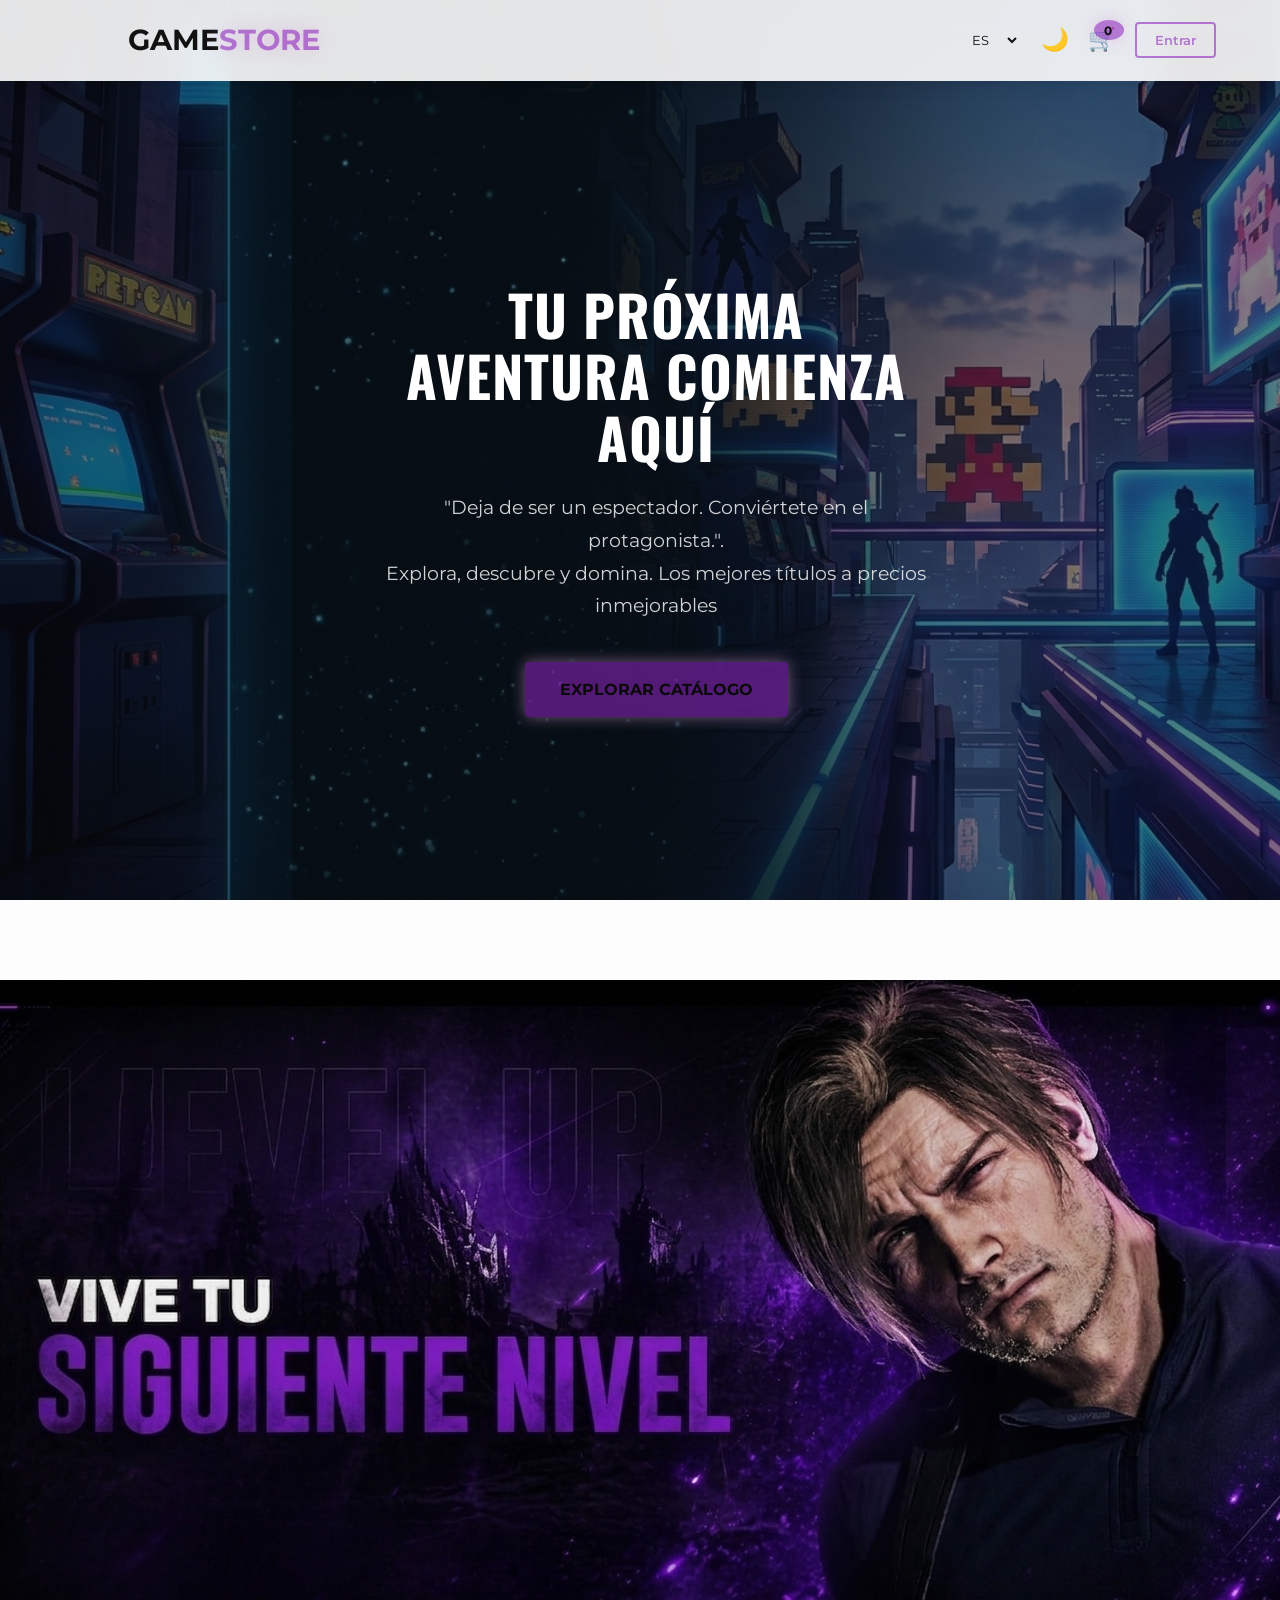
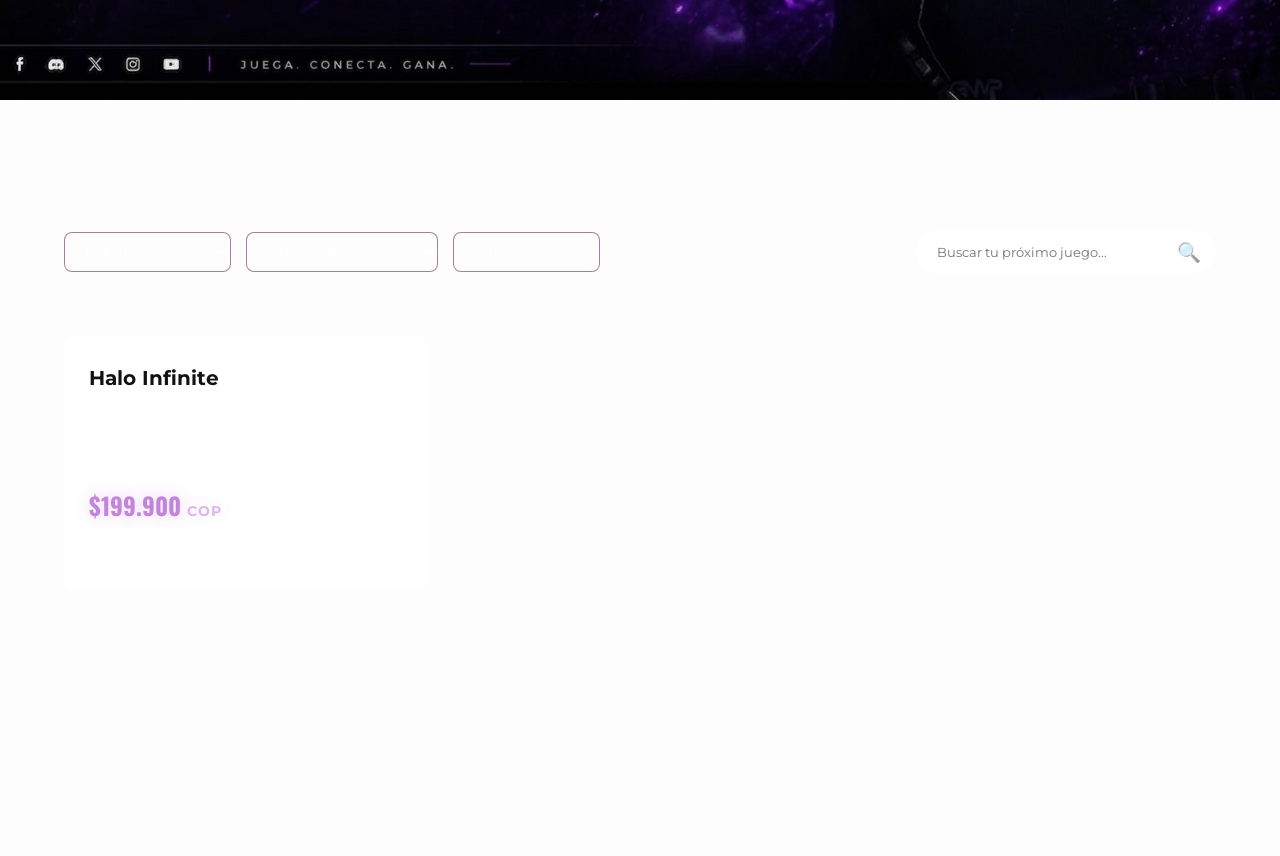
==== commit 1d576aca: "mejora del css" ====
--- a/index.html
+++ b/index.html
@@ -80,7 +80,7 @@
     <main>
         <section class="hero" id="inicio" aria-labelledby="hero-title">
             <header class="hero-content container">
-               <img src="./css/imagen 3.jpeg" alt="logo">
+               <img class="kenedy" src="./css/imagen 3.jpeg" alt="logo">
             </header>
         </section>
 
@@ -99,9 +99,10 @@
                     <select id="platform-filter" class="premium-select-filter">
                         <option value="" data-es="Todas las Plataformas" data-en="All Platforms">Todas las Plataformas</option>
                         <option value="4">PC (Windows)</option>
-                        <option value="18,187">PlayStation</option>
-                        <option value="1,186">Xbox</option>
-                    </select>
+                        <option value="187">PlayStation 5</option>
+                        <option value="186">Xbox Series S/X</option>
+                    </select>
+
                     <select id="sort-filter" class="premium-select-filter">
                         <option value="" data-es="Ordenar por..." data-en="Sort by...">Ordenar por...</option>
                         <option value="-rating" data-es="Más Populares" data-en="Most Popular">Más Populares</option>
--- a/css/style.css
+++ b/css/style.css
@@ -166,7 +166,7 @@
     left: 0;
     width: 100%;
     height: 100%;
-    background: rgba(253, 252, 252, 0.5); /* Ajusta el 0.5 para más o menos oscuridad */
+    background: rgba(12, 12, 12, 0.5); /* Ajusta el 0.5 para más o menos oscuridad */
     z-index: 1;
 }
 
@@ -510,7 +510,6 @@
     height: 80vh;
     position: relative;
     /* Gradiente directamente sobre hero */
-    background: linear-gradient(to right, rgba(0,0,0,0.9), rgba(0,0,0,0.4)), url('assets/hero-bg.jpg') center/cover no-repeat;
     margin-top: 80px; /* Compensa la navbar fija */
     display: flex;
     align-items: center;
@@ -583,6 +582,7 @@
     position: relative;
     display: flex;
     align-items: center;
+    margin-top: 35px;
 }
 
 .search-bar-premium input {
@@ -748,12 +748,12 @@
 .modal-premium {
     border: none;
     border-radius: 1rem;
-    background: #121212;
+    background: #faf4f4;
     color: #fff;
     padding: 0;
     max-width: 700px;
     width: 90%;
-    box-shadow: 0 0 50px rgba(0, 0, 0, 0.5);
+    box-shadow: 0 0 50px rgba(243, 238, 238, 0.5);
 }
 
 .modal-premium::backdrop {
@@ -992,7 +992,7 @@
 .catalog-filters {
     display: flex;
     gap: 15px;
-    margin-top: 15px;
+    margin-top: 35px;
     justify-content: flex-end;
     
 }
@@ -1065,4 +1065,9 @@
 
 .auth-options a:hover {
     text-decoration: underline;
+}
+
+.kenedy{
+    width: auto;
+    height: auto;
 }
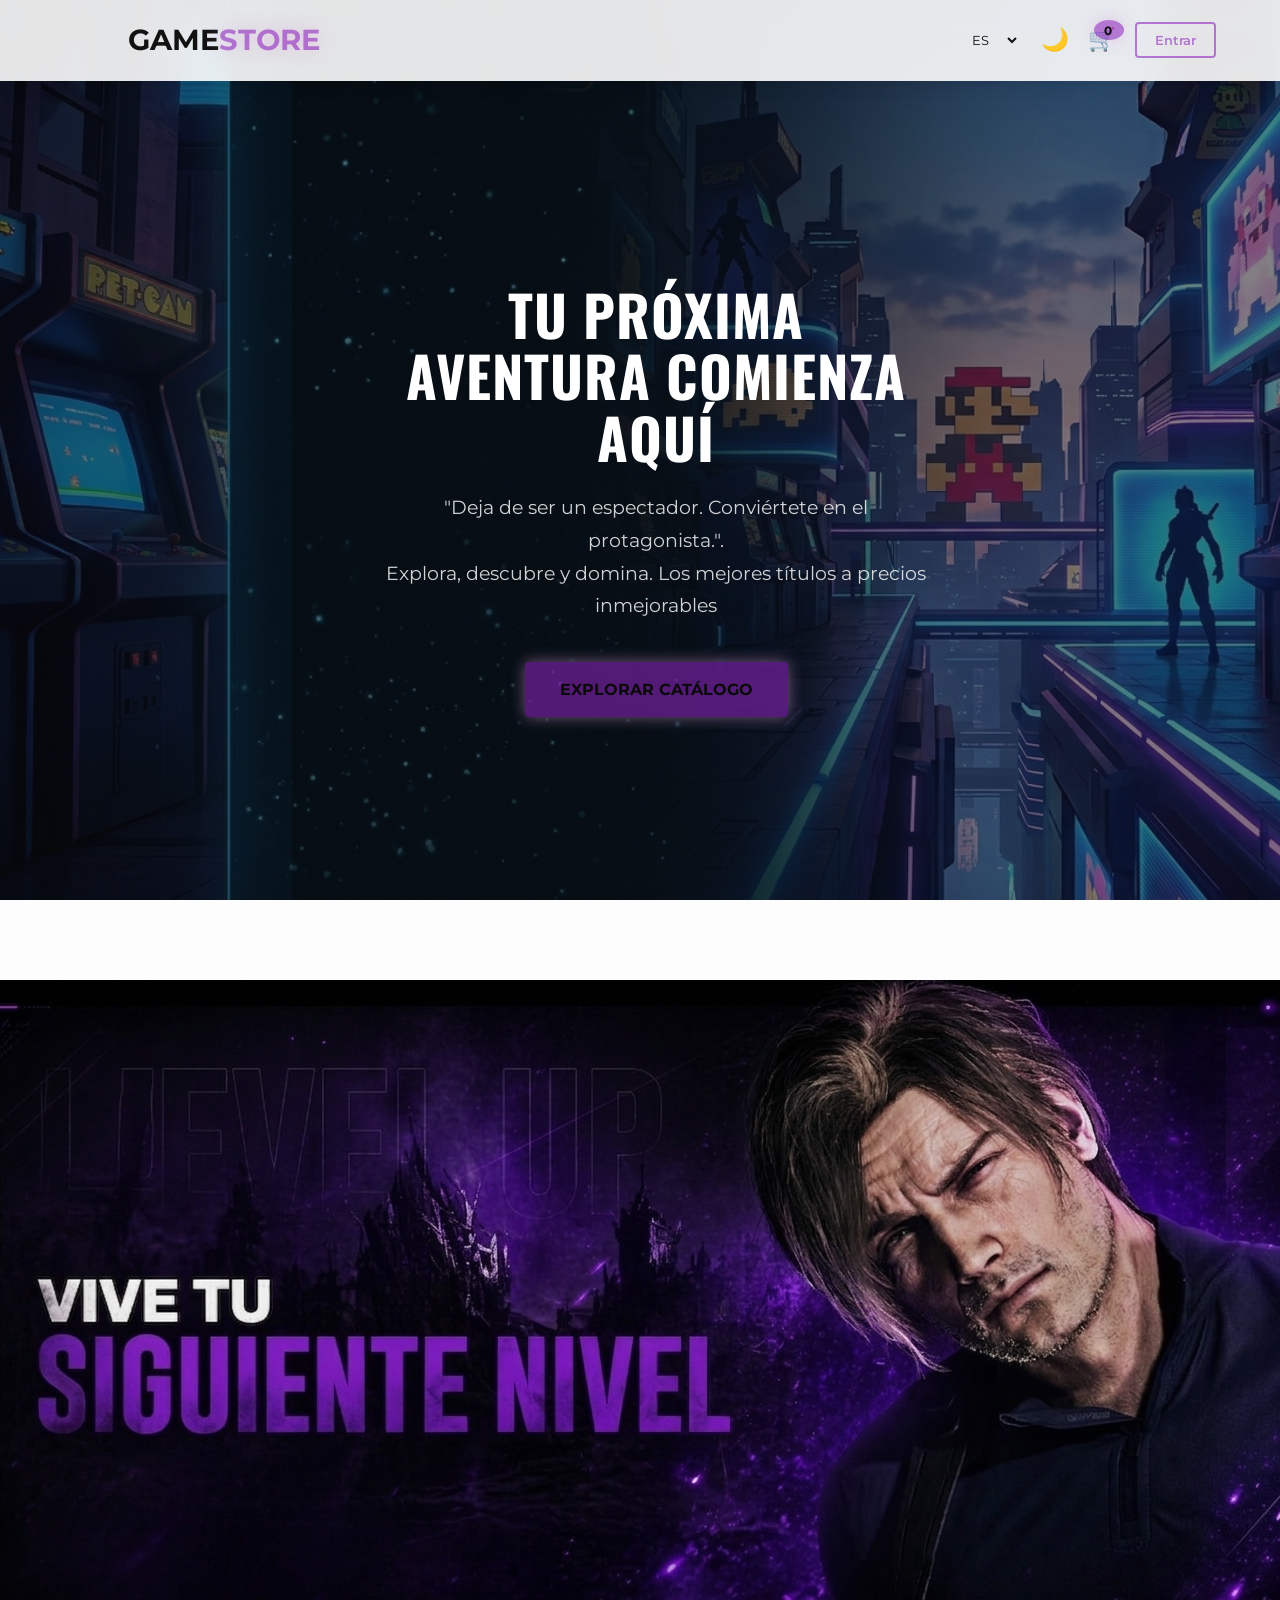
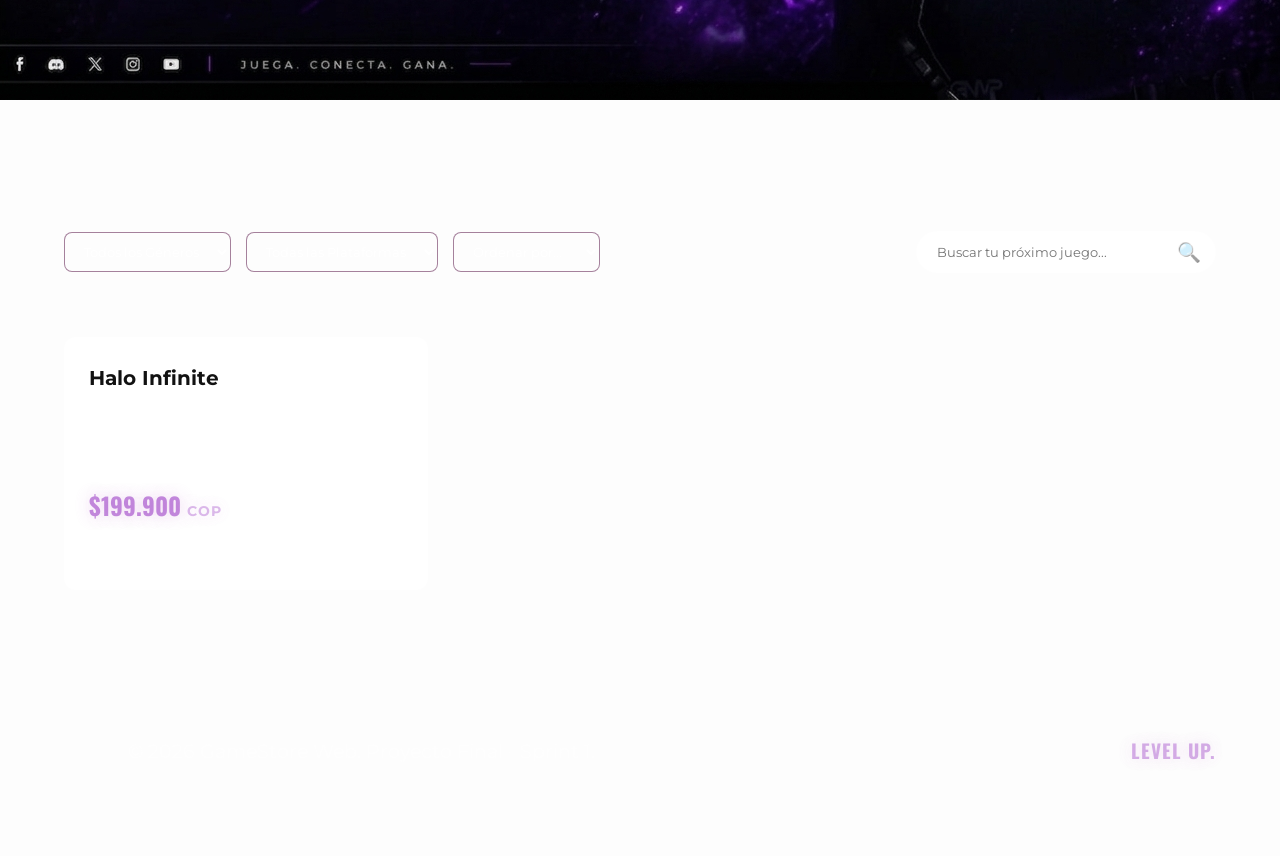
==== commit 7e131d8e: "solucionando conflicto en index.html" ====
--- a/index.html
+++ b/index.html
@@ -88,21 +88,20 @@
             
             <header class="section-header">
                 <nav class="catalog-filters" aria-label="Filtros de búsqueda">
-                    <select id="genre-filter" class="premium-select-filter">
-                        <option value="" data-es="Todos los Géneros" data-en="All Genres">Todos los Géneros</option>
-                        <option value="action">Acción</option>
-                        <option value="adventure">Aventura</option>
-                        <option value="role-playing-games-rpg">RPG</option>
-                        <option value="shooter">Shooter</option>
-                    </select>
+                <select id="genre-filter" class="premium-select-filter">
+                    <option value="" data-es="Todos los Géneros" data-en="All Genres">Todos los Géneros</option>
+                    <option value="action">Acción</option>
+                    <option value="adventure">Aventura</option>
+                    <option value="role-playing-games-rpg">RPG</option>
+                    <option value="shooter">Shooter</option>
+                </select>
 
                     <select id="platform-filter" class="premium-select-filter">
                         <option value="" data-es="Todas las Plataformas" data-en="All Platforms">Todas las Plataformas</option>
                         <option value="4">PC (Windows)</option>
-                        <option value="187">PlayStation 5</option>
-                        <option value="186">Xbox Series S/X</option>
+                        <option value="18,187">PlayStation</option>
+                        <option value="1,186">Xbox</option>
                     </select>
-
                     <select id="sort-filter" class="premium-select-filter">
                         <option value="" data-es="Ordenar por..." data-en="Sort by...">Ordenar por...</option>
                         <option value="-rating" data-es="Más Populares" data-en="Most Popular">Más Populares</option>
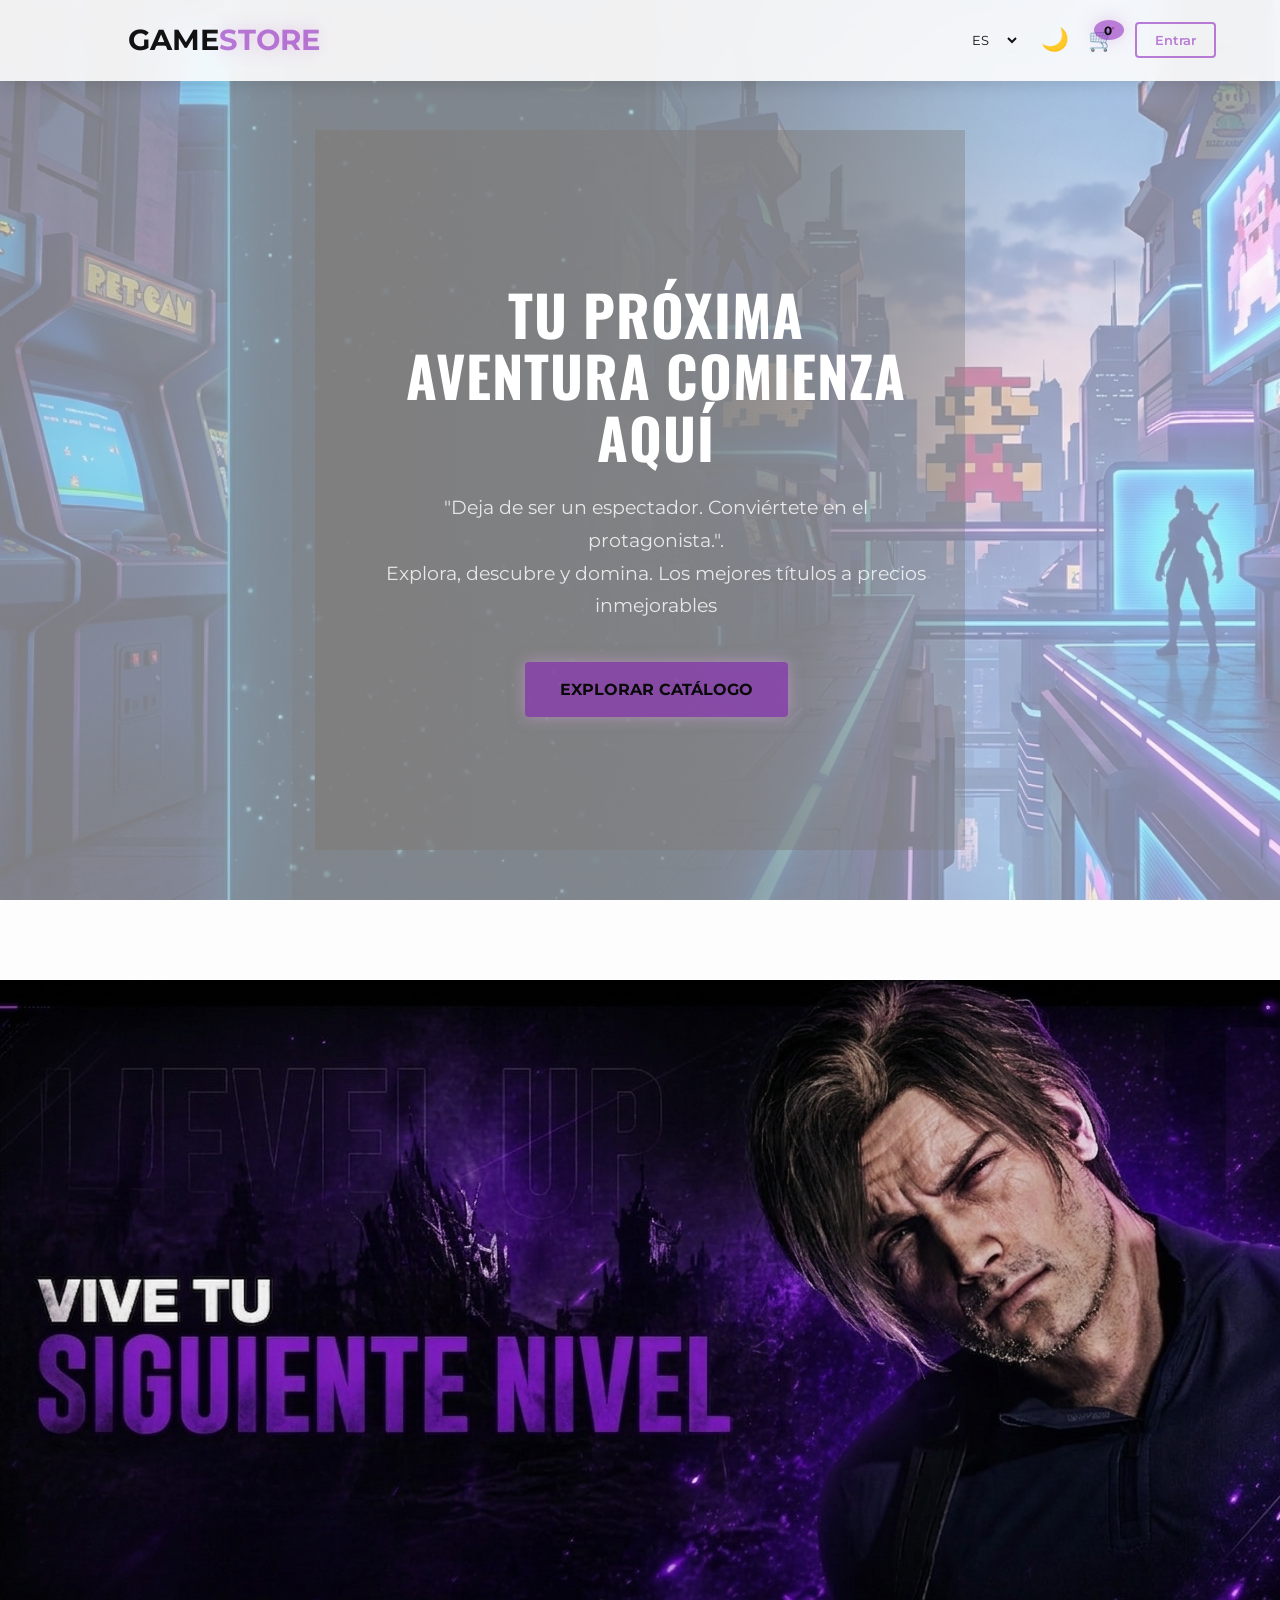
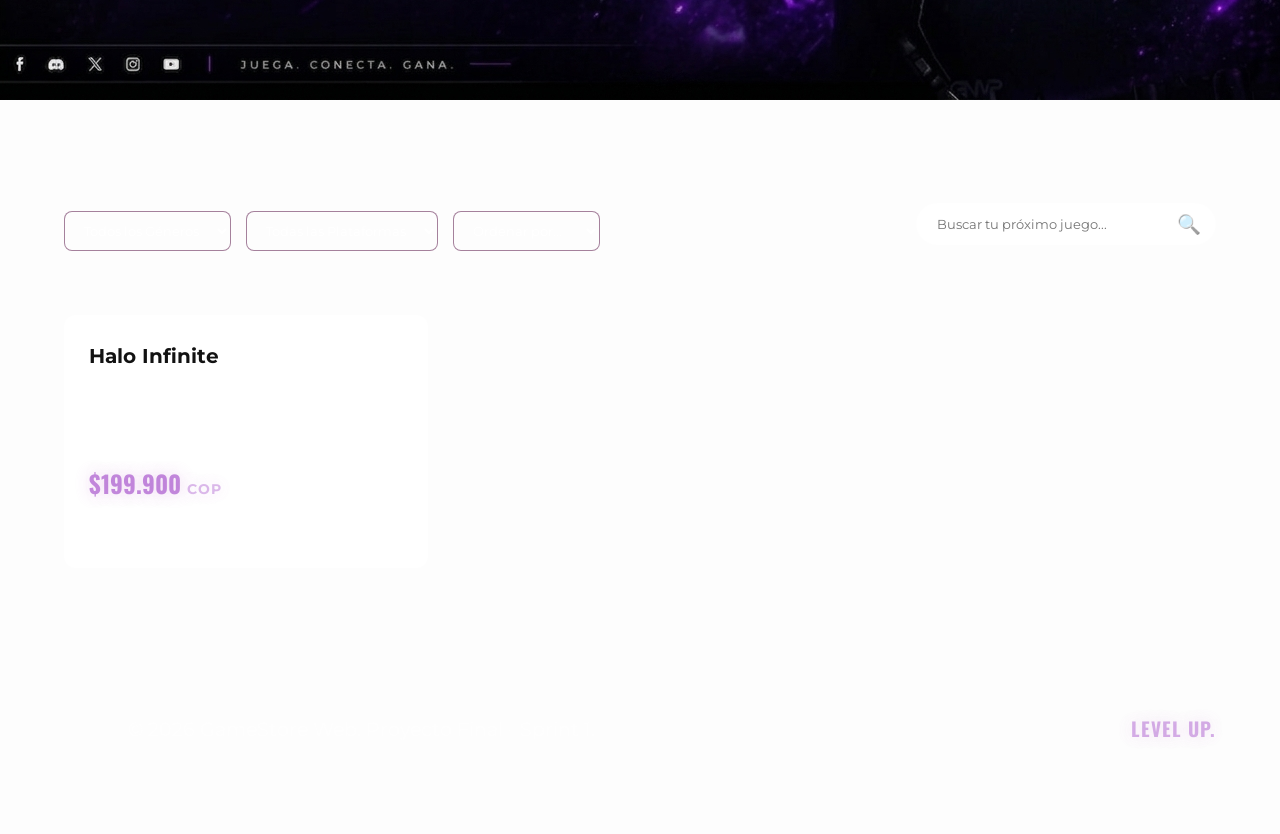
==== commit 6edf4630: "carrito de compras" ====
--- a/index.html
+++ b/index.html
@@ -62,7 +62,18 @@
                         <strong id="cart-count" class="badge">0</strong>
                     </button>
                 </li>
-                
+                <dialog id="cart-modal" class="modal-premium">
+    <article class="auth-card">
+        <button id="close-cart" class="btn-close-top">×</button>
+        <h2 class="font-oswald">TU CARRITO</h2>
+        <ul id="cart-items-list" style="list-style: none; padding: 0;">
+            
+            </ul>
+        <hr>
+        <p><strong>Total: </strong><span id="cart-total">$0</span></p>
+        <button id="checkout-btn" class="btn-success">Finalizar Compra</button>
+    </article>
+</dialog>
                 <li>
                     <button id="login-btn" class="btn-premium-outline" data-es="Entrar" data-en="Login">
                         Entrar
@@ -80,7 +91,7 @@
     <main>
         <section class="hero" id="inicio" aria-labelledby="hero-title">
             <header class="hero-content container">
-               <img class="kenedy" src="./css/imagen 3.jpeg" alt="logo">
+               <img src="./css/imagen 3.jpeg" alt="logo">
             </header>
         </section>
 
@@ -88,13 +99,13 @@
             
             <header class="section-header">
                 <nav class="catalog-filters" aria-label="Filtros de búsqueda">
-                <select id="genre-filter" class="premium-select-filter">
-                    <option value="" data-es="Todos los Géneros" data-en="All Genres">Todos los Géneros</option>
-                    <option value="action">Acción</option>
-                    <option value="adventure">Aventura</option>
-                    <option value="role-playing-games-rpg">RPG</option>
-                    <option value="shooter">Shooter</option>
-                </select>
+                    <select id="genre-filter" class="premium-select-filter">
+                        <option value="" data-es="Todos los Géneros" data-en="All Genres">Todos los Géneros</option>
+                        <option value="action">Acción</option>
+                        <option value="adventure">Aventura</option>
+                        <option value="role-playing-games-rpg">RPG</option>
+                        <option value="shooter">Shooter</option>
+                    </select>
 
                     <select id="platform-filter" class="premium-select-filter">
                         <option value="" data-es="Todas las Plataformas" data-en="All Platforms">Todas las Plataformas</option>
@@ -210,5 +221,6 @@
     <script src="js/theme.js"></script>
     <script src="https://cdn.jsdelivr.net/npm/@supabase/supabase-js@2"></script>
     <script src="js/app.js"></script>
+    <script src="js/cart.js"></script>
 </body>
 </html>
--- a/css/style.css
+++ b/css/style.css
@@ -166,7 +166,7 @@
     left: 0;
     width: 100%;
     height: 100%;
-    background: rgba(12, 12, 12, 0.5); /* Ajusta el 0.5 para más o menos oscuridad */
+    background: rgba(253, 252, 252, 0.5); /* Ajusta el 0.5 para más o menos oscuridad */
     z-index: 1;
 }
 
@@ -510,6 +510,7 @@
     height: 80vh;
     position: relative;
     /* Gradiente directamente sobre hero */
+    background: linear-gradient(to right, rgba(0,0,0,0.9), rgba(0,0,0,0.4)), url('assets/hero-bg.jpg') center/cover no-repeat;
     margin-top: 80px; /* Compensa la navbar fija */
     display: flex;
     align-items: center;
@@ -582,7 +583,6 @@
     position: relative;
     display: flex;
     align-items: center;
-    margin-top: 35px;
 }
 
 .search-bar-premium input {
@@ -748,12 +748,12 @@
 .modal-premium {
     border: none;
     border-radius: 1rem;
-    background: #faf4f4;
+    background: #121212;
     color: #fff;
     padding: 0;
     max-width: 700px;
     width: 90%;
-    box-shadow: 0 0 50px rgba(243, 238, 238, 0.5);
+    box-shadow: 0 0 50px rgba(0, 0, 0, 0.5);
 }
 
 .modal-premium::backdrop {
@@ -992,7 +992,7 @@
 .catalog-filters {
     display: flex;
     gap: 15px;
-    margin-top: 35px;
+    margin-top: 15px;
     justify-content: flex-end;
     
 }
@@ -1065,9 +1065,77 @@
 
 .auth-options a:hover {
     text-decoration: underline;
-}
-
-.kenedy{
-    width: auto;
-    height: auto;
+
+ /* --- ESTILOS DEL CARRITO LATERAL --- */
+
+.cart-drawer {
+    position: fixed;
+    right: 0;
+    top: 0;
+    width: 350px;
+    height: 100vh; /* Ocupa toda la altura */
+    margin: 0;
+    border: none;
+    background: var(--bg-color, #d43030); /* Asegúrate de que coincida con tu tema */
+    box-shadow: -5px 0 15px rgba(0, 0, 0, 0.3);
+    padding: 20px;
+    display: flex;
+    flex-direction: column;
+    z-index: 1000;
+    transition: transform 0.3s ease-in-out;
+}
+
+/* Cuando el dialog se abre, se muestra */
+.cart-drawer[open] {
+    display: flex;
+}
+
+/* Animación de entrada */
+@keyframes slideIn {
+    from { transform: translateX(100%); }
+    to { transform: translateX(0); }
+}
+
+.cart-drawer[open] {
+    animation: slideIn 0.3s forwards;
+}
+
+/* Header del carrito */
+.cart-header {
+    display: flex;
+    justify-content: space-between;
+    align-items: center;
+    border-bottom: 1px solid #444;
+    padding-bottom: 15px;
+}
+
+/* Lista de productos dentro del carrito */
+.cart-items-list {
+    flex-grow: 1;
+    overflow-y: auto;
+    margin: 15px 0;
+}
+
+/* Diseño de cada producto en la lista */
+.cart-item {
+    display: flex;
+    justify-content: space-between;
+    align-items: center;
+    padding: 10px 0;
+    border-bottom: 1px solid #333;
+}
+
+/* Footer (Total y botón) */
+.cart-footer {
+    border-top: 1px solid #444;
+    padding-top: 15px;
+}
+
+.cart-total {
+    display: flex;
+    justify-content: space-between;
+    font-size: 1.2rem;
+    margin-bottom: 15px;
+}  
+ 
 }
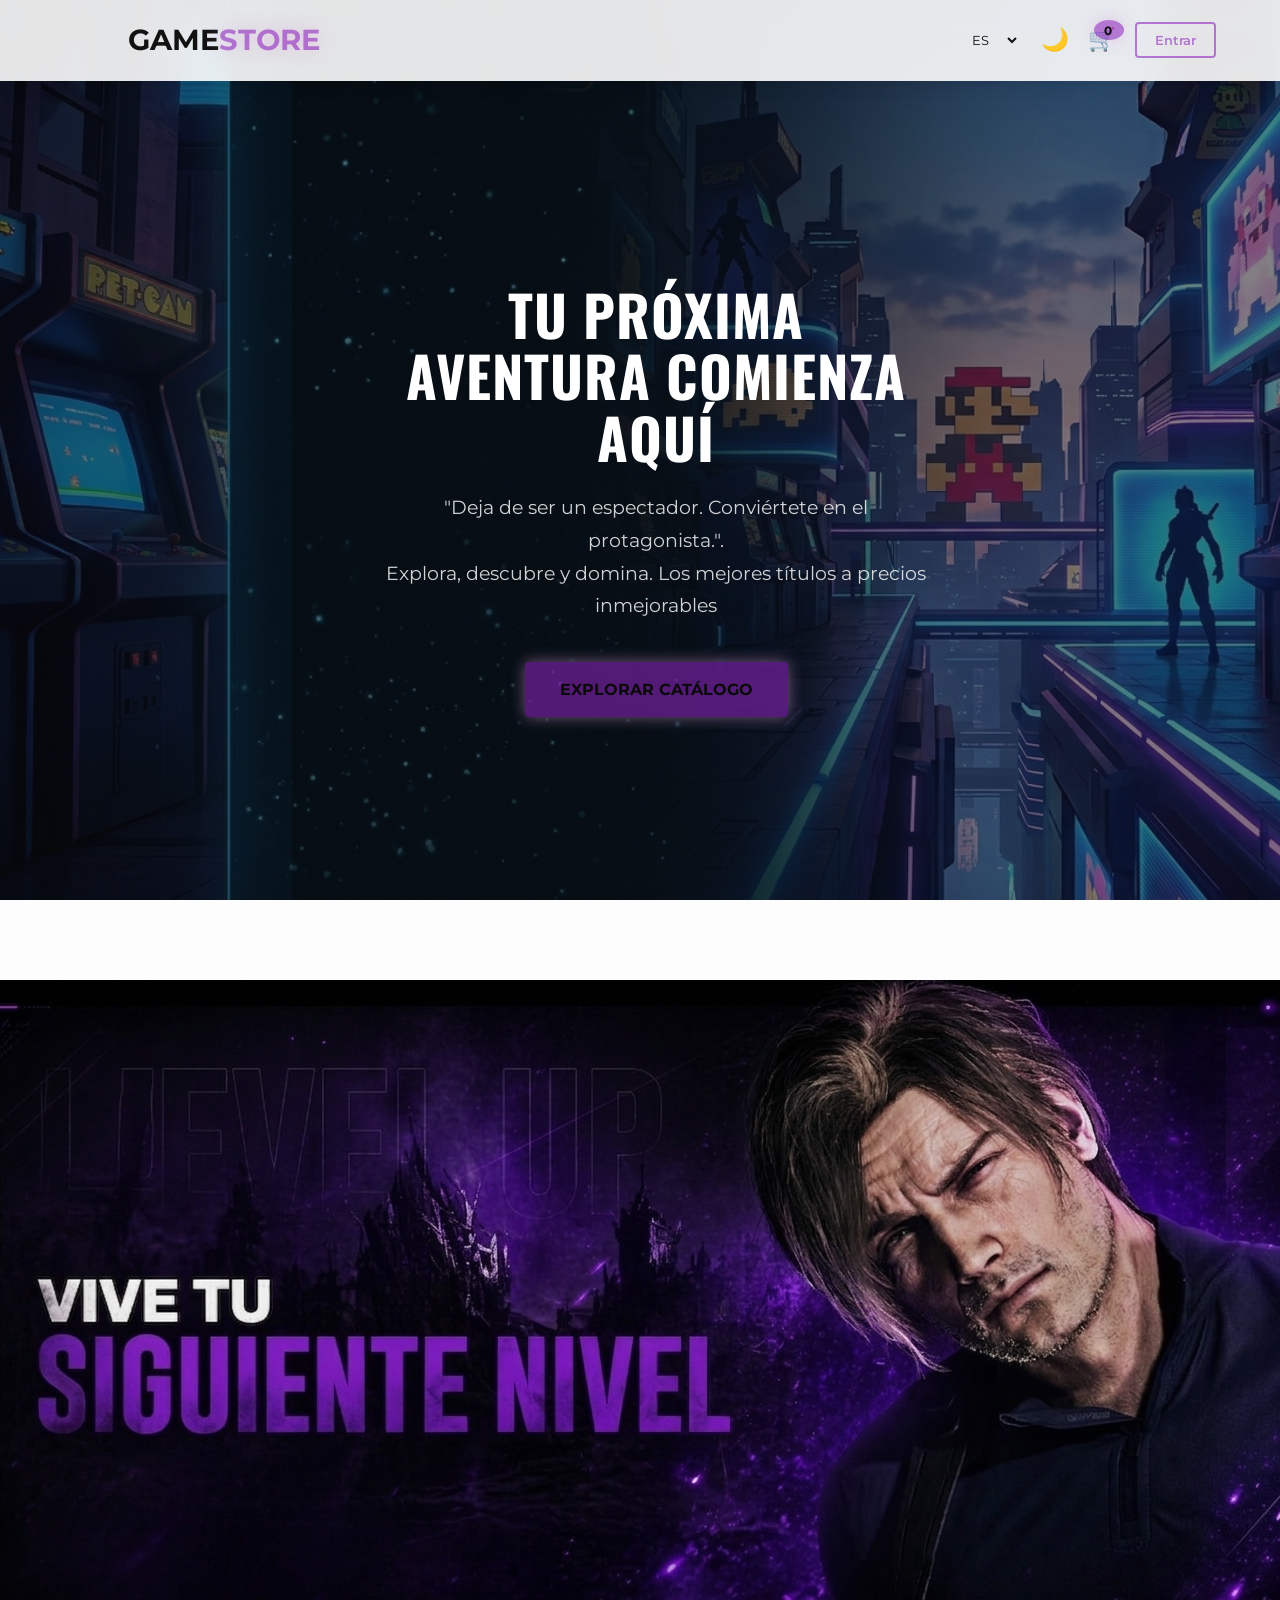
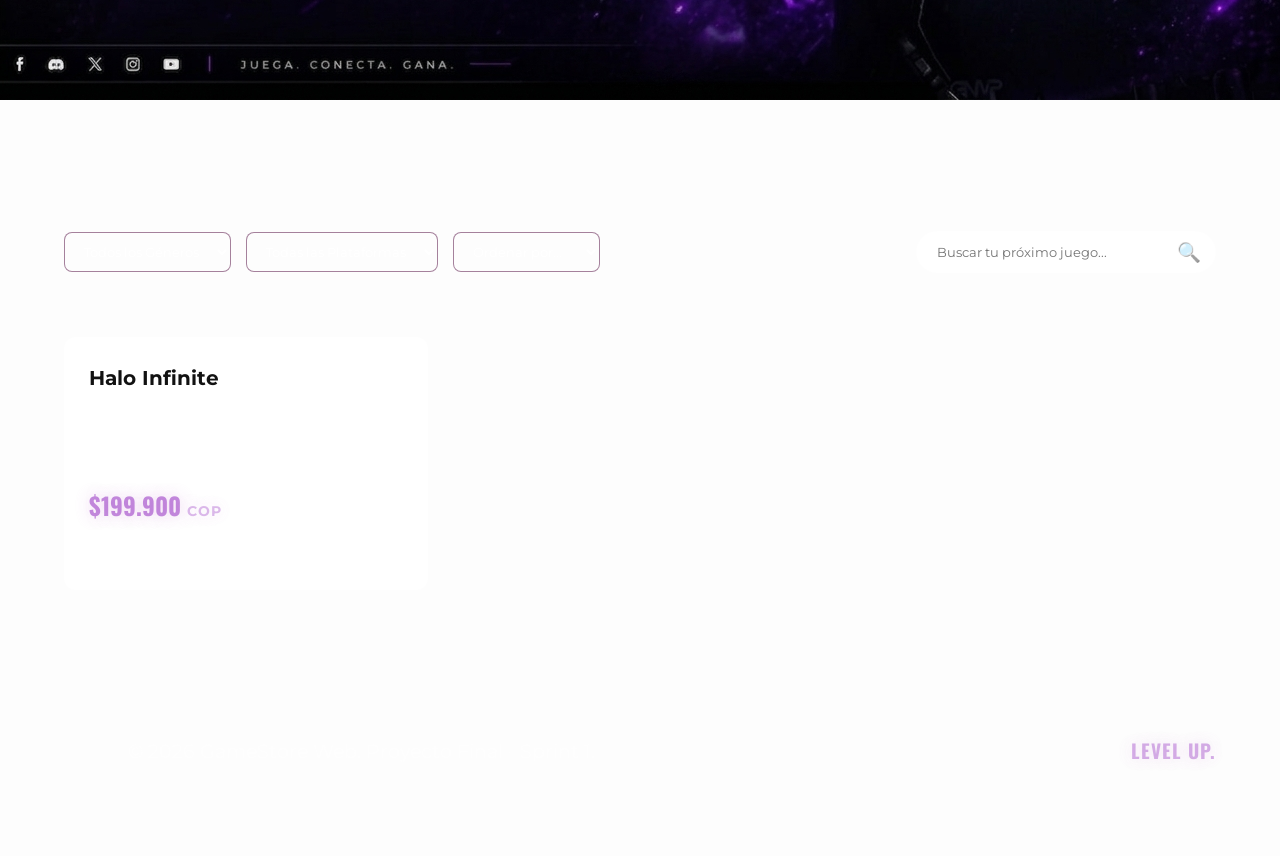
==== commit 489f8cde: "Solucionar conflictos de merge" ====
--- a/index.html
+++ b/index.html
@@ -91,7 +91,7 @@
     <main>
         <section class="hero" id="inicio" aria-labelledby="hero-title">
             <header class="hero-content container">
-               <img src="./css/imagen 3.jpeg" alt="logo">
+               <img class="kenedy" src="./css/imagen 3.jpeg" alt="logo">
             </header>
         </section>
 
@@ -99,13 +99,13 @@
             
             <header class="section-header">
                 <nav class="catalog-filters" aria-label="Filtros de búsqueda">
-                    <select id="genre-filter" class="premium-select-filter">
-                        <option value="" data-es="Todos los Géneros" data-en="All Genres">Todos los Géneros</option>
-                        <option value="action">Acción</option>
-                        <option value="adventure">Aventura</option>
-                        <option value="role-playing-games-rpg">RPG</option>
-                        <option value="shooter">Shooter</option>
-                    </select>
+                <select id="genre-filter" class="premium-select-filter">
+                    <option value="" data-es="Todos los Géneros" data-en="All Genres">Todos los Géneros</option>
+                    <option value="action">Acción</option>
+                    <option value="adventure">Aventura</option>
+                    <option value="role-playing-games-rpg">RPG</option>
+                    <option value="shooter">Shooter</option>
+                </select>
 
                     <select id="platform-filter" class="premium-select-filter">
                         <option value="" data-es="Todas las Plataformas" data-en="All Platforms">Todas las Plataformas</option>
--- a/css/style.css
+++ b/css/style.css
@@ -166,7 +166,7 @@
     left: 0;
     width: 100%;
     height: 100%;
-    background: rgba(253, 252, 252, 0.5); /* Ajusta el 0.5 para más o menos oscuridad */
+    background: rgba(12, 12, 12, 0.5); /* Ajusta el 0.5 para más o menos oscuridad */
     z-index: 1;
 }
 
@@ -510,7 +510,6 @@
     height: 80vh;
     position: relative;
     /* Gradiente directamente sobre hero */
-    background: linear-gradient(to right, rgba(0,0,0,0.9), rgba(0,0,0,0.4)), url('assets/hero-bg.jpg') center/cover no-repeat;
     margin-top: 80px; /* Compensa la navbar fija */
     display: flex;
     align-items: center;
@@ -583,6 +582,7 @@
     position: relative;
     display: flex;
     align-items: center;
+    margin-top: 35px;
 }
 
 .search-bar-premium input {
@@ -748,12 +748,12 @@
 .modal-premium {
     border: none;
     border-radius: 1rem;
-    background: #121212;
+    background: #faf4f4;
     color: #fff;
     padding: 0;
     max-width: 700px;
     width: 90%;
-    box-shadow: 0 0 50px rgba(0, 0, 0, 0.5);
+    box-shadow: 0 0 50px rgba(243, 238, 238, 0.5);
 }
 
 .modal-premium::backdrop {
@@ -992,7 +992,7 @@
 .catalog-filters {
     display: flex;
     gap: 15px;
-    margin-top: 15px;
+    margin-top: 35px;
     justify-content: flex-end;
     
 }
@@ -1065,6 +1065,7 @@
 
 .auth-options a:hover {
     text-decoration: underline;
+<<<<<<< HEAD
 
  /* --- ESTILOS DEL CARRITO LATERAL --- */
 
@@ -1138,4 +1139,11 @@
     margin-bottom: 15px;
 }  
  
+=======
+}
+
+.kenedy{
+    width: auto;
+    height: auto;
+>>>>>>> 7e131d8e48778dbaa2da9d1585e00cfa17d0d930
 }
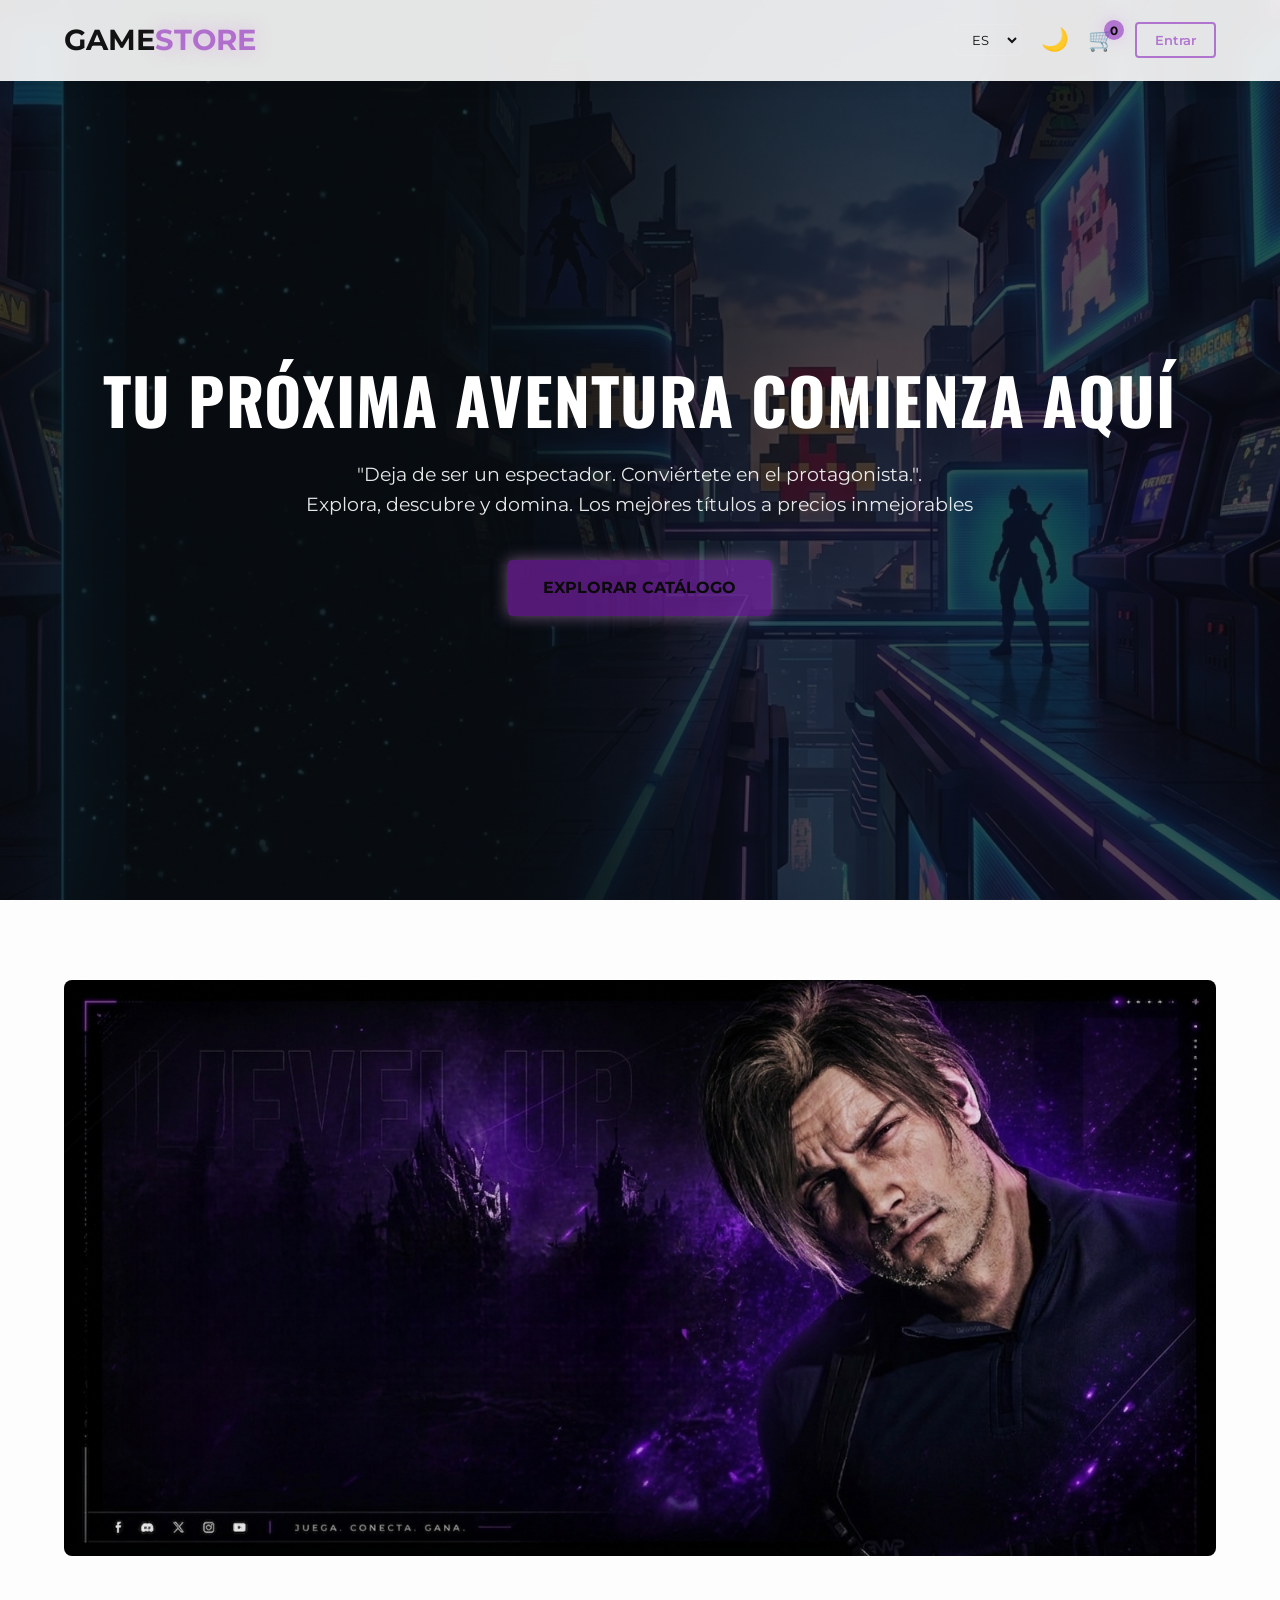
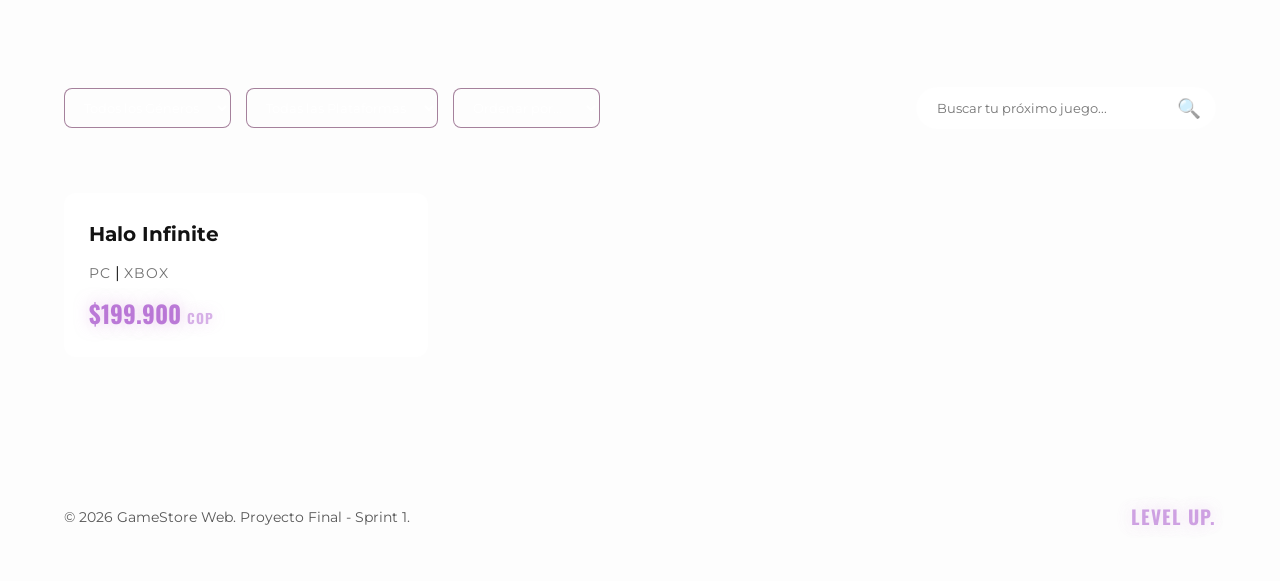
==== commit 7cbacb74: "Carrito" ====
--- a/index.html
+++ b/index.html
@@ -4,6 +4,8 @@
     <meta charset="UTF-8">
     <meta name="viewport" content="width=device-width, initial-scale=1.0">
     <title>GameStore Web | Semántica Pura Premium (Cero Div, Cero Span)</title>
+
+    <meta name="author" content="Daniel, Astrid, Karol, Maricella, Felipe">
     
     
     <link rel="preconnect" href="https://fonts.googleapis.com">
@@ -91,7 +93,7 @@
     <main>
         <section class="hero" id="inicio" aria-labelledby="hero-title">
             <header class="hero-content container">
-               <img class="kenedy" src="./css/imagen 3.jpeg" alt="logo">
+               <img class="kenedy" src="./css/kenedy.jpeg" alt="logo">
             </header>
         </section>
 
@@ -217,10 +219,19 @@
             </nav>
         </form>
     </article>
+<dialog id="cart-modal" class="modal-premium">
+    <article class="auth-card">
+        <button id="close-cart" class="btn-close-top">×</button>
+        <h2 class="font-oswald">TU CARRITO</h2>
+        <ul id="cart-items-list" style="list-style: none; padding: 0;"></ul>
+        <hr>
+        <p><strong>Total: </strong><span id="cart-total">$0</span></p>
+        <button id="btn-finalizar-compra" class="btn-success">Finalizar Compra</button>
+    </article>
 </dialog>
+
+
     <script src="js/theme.js"></script>
     <script src="https://cdn.jsdelivr.net/npm/@supabase/supabase-js@2"></script>
     <script src="js/app.js"></script>
-    <script src="js/cart.js"></script>
-</body>
 </html>
--- a/css/style.css
+++ b/css/style.css
@@ -5,9 +5,7 @@
     padding: 0;
 }
 
-ul, ol, menu {
-    list-style: none;
-}
+ul, ol, menu { list-style: none; }
 
 a {
     text-decoration: none;
@@ -22,316 +20,36 @@
     cursor: pointer;
 }
 
-/* Address por defecto usa cursiva */
-address {
-    font-style: normal; 
-}
-
-/* Abbr por defecto usa borde punteado inferior */
-abbr {
-    text-decoration: none;
-    cursor: help;
-}
-
-/* Strong por defecto usa negrita */
-strong {
-    font-weight: 700;
-}
-
-
-
+address { font-style: normal; }
+abbr { text-decoration: none; cursor: help; }
+strong { font-weight: 700; }
+
+/* --- VARIABLES PREMIUM (Cian Eléctrico + Morado Neón) --- */
 :root {
     --primary-neon: #731486;
     --secondary-neon: #7000ff;
-    --text-white: #ffffff;
-}
-
-.gaming-hero {
-    position: relative;
-    height: 100vh;
-    display: flex;
-    align-items: center;
-    justify-content: center;
-    overflow: hidden;
-    font-family: 'Segoe UI', Tahoma, Geneva, Verdana, sans-serif;
-    color: var(--text-white);
-    background-image: url('http://googleusercontent.com/image_generation_content/0');
-    background-size: cover;
-    background-position: center;
-}
-
-/* Capa oscura para que el texto sea legible */
-.overlay {
-    position: absolute;
-    top: 0;
-    left: 0;
-    width: 100%;
-    height: 100%;
-    background: linear-gradient(45deg, rgba(0,0,0,0.8) 0%, rgba(0,0,0,0.3) 100%);
-    z-index: 1;
-}
-
-.hero-container {
-    position: relative;
-    z-index: 2;
-    text-align: center;
-    max-width: 800px;
-    padding: 20px;
-}
-
-.badge {
-    background: var(--secondary-neon);
-    padding: 5px 15px;
-    border-radius: 20px;
-    font-size: 0.8rem;
-    text-transform: uppercase;
-    letter-spacing: 2px;
-    box-shadow: 0 0 15px var(--secondary-neon);
-}
-
-h1 {
-    font-size: 5rem;
-    margin: 20px 0;
-    line-height: 0.9;
-    text-transform: uppercase;
-}
-
-.highlight {
-    color: var(--primary-neon);
-    text-shadow: 0 0 20px var(--primary-neon);
-}
-
-p {
-    font-size: 1.2rem;
-    margin-bottom: 40px;
-    opacity: 0.9;
-}
-
-/* Botones con estilo Gaming */
-.btn {
-    padding: 15px 35px;
-    text-decoration: none;
-    font-weight: bold;
-    text-transform: uppercase;
-    border-radius: 4px;
-    transition: 0.3s;
-    display: inline-block;
-    margin: 10px;
-}
-
-.btn-glitch {
-    background: var(--primary-neon);
-    color: #000;
-    box-shadow: 4px 0 0 var(--secondary-neon);
-}
-
-.btn-glitch:hover {
-    box-shadow: -4px 0 0 var(--secondary-neon);
-    transform: scale(1.05);
-}
-
-.btn-outline {
-    border: 2px solid var(--text-white);
-    color: var(--text-white);
-}
-
-.btn-outline:hover {
-    background: var(--text-white);
-    color: #000;
-}
-
-
-.hero-gaming {
-    /* Vinculación de la imagen */
-   background-image: url('fondo.png');
     
-    /* Ajustes para que se vea perfecta */
-    background-size: cover;           /* Cubre todo el espacio sin estirarse */
-    background-position: center;      /* Centra la imagen */
-    background-repeat: no-repeat;     /* Evita que se duplique */
-    
-    /* Altura y alineación */
-    min-height: 100vh;
-    display: flex;
-    align-items: center;
-    justify-content: center;
-    position: relative;
-    color: white;
-}
-
-/* La capa oscura para que el texto resalte sobre tu imagen */
-.hero-overlay {
-    position: absolute;
-    top: 0;
-    left: 0;
-    width: 100%;
-    height: 100%;
-    background: rgba(12, 12, 12, 0.5); /* Ajusta el 0.5 para más o menos oscuridad */
-    z-index: 1;
-}
-
-.container {
-    position: relative;
-    z-index: 2; /* Pone el texto por encima de la imagen y la capa oscura */
-    text-align: center;
-}
-
-
-
-/* === ESTILOS GLOBALES === */
-* {
-    margin: 0;
-    padding: 0;
-    box-sizing: border-box;
-    font-family: 'Montserrat', sans-serif; /* Usamos fuente moderna (requiere importación o sistema) */
-}
-
-body {
-    background-color: #050505;
-    color: white;
-}
-
-/* === SECCIÓN HERO === */
-.hero-gaming {
-    /* Altura y Alineación de Contenido */
-    min-height: 100vh;
-    display: flex;
-    align-items: center; /* Centrado vertical */
-    justify-content: center; /* Centrado horizontal del contenedor */
-    position: relative;
-    padding: 2rem;
-    overflow: hidden;
-
-    /* == VINCULACIÓN DE LA IMAGEN DE FONDO (imagen1.png) == */
-    /* Asegúrate de que imagen1.png esté en la misma carpeta */
-    background-image: url('imagen1.png');
-    
-    /* Propiedades clave de adaptabilidad */
-    background-size: cover;           /* CUBRE todo sin deformar */
-    background-position: left center; /* Prioriza el lado izquierdo oscuro para el texto */
-    background-repeat: no-repeat;     /* Evita que se duplique */
-    background-attachment: fixed;     /* Efecto sutil al hacer scroll (opcional) */
-
-    img {
-    max-width: 30%; /* Ajusta este porcentaje a tu gusto */
-    height: auto;   /* Mantiene la proporción para que no se deforme */
-    display: block;
-    margin: 0 auto; /* La centra horizontalmente */
-}
-}
-
-/* --- Contenedor de Texto (Para alinearlo a la izquierda) --- */
-.container {
-    width: 100%;
-    max-width: 1200px;
-    margin: 0 auto;
-    position: relative;
-    z-index: 2; /* Por encima de la imagen de fondo */
-    text-align: left; /* Alineado a la izquierda para aprovechar el espacio oscuro */
-    padding-left: 5%; /* Pequeña separación del borde */
-}
-
-/* --- Estilos de Texto --- */
-h1 {
-    font-size: clamp(2rem, 5vw, 4rem); /* Fuente fluida según pantalla */
-    line-height: 1.1;
-    text-transform: uppercase;
-    margin-bottom: 1.5rem;
-    font-weight: 900;
-}
-
-.highlight {
-    color: #7429a0; /* Neón Azul */
-    text-shadow: 0 0 15px rgba(0, 242, 255, 0.7);
-}
-
-p {
-    font-size: clamp(1rem, 1.5vw, 1.2rem);
-    line-height: 1.7;
-    max-width: 550px; /* Limitamos ancho de p para lectura */
-    margin-bottom: 2.5rem;
-    color: rgba(255, 255, 255, 0.9);
-}
-
-/* --- Botones --- */
-.actions {
-    display: flex;
-    gap: 15px;
-}
-
-.btn {
-    display: inline-block;
-    padding: 1rem 2rem;
-    font-weight: 700;
-    text-decoration: none;
-    text-transform: uppercase;
-    border-radius: 4px;
-    transition: all 0.3s ease;
-}
-
-.btn-primary {
-    background: #440657;
-    color: #000;
-}
-
-.btn-primary:hover {
-    background: #fff;
-    transform: translateY(-3px);
-    box-shadow: 0 10px 20px rgba(0, 242, 255, 0.4);
-}
-
-.btn-secondary {
-    border: 2px solid white;
-    color: white;
-}
-
-.btn-secondary:hover {
-    background: rgba(255, 255, 255, 0.1);
-}
-
-/* === MEDIA QUERY (MÓVIL) === */
-@media (max-width: 768px) {
-    .container {
-        text-align: center; /* Centramos texto en móvil */
-        padding-left: 0;
-    }
-    
-    .actions {
-        justify-content: center; /* Centramos botones */
-    }
-}
-
-
-
-
-
-
-
-/* --- VARIABLES PREMIUM (Cian Eléctrico + Morado Neón) --- */
-:root {
     /* Paleta Oscura (Predeterminada) */
     --bg-dark: #0A0A0A;
     --text-dark: #F5F5F5;
     --card-dark: #1A1A1A;
-    --nav-dark: rgba(10, 10, 10, 0.9); /* Transparente para Glassmorphism */
+    --nav-dark: rgba(10, 10, 10, 0.9);
     
-    /* Paleta Clara (Theme Toggle) */
+    /* Paleta Clara */
     --bg-light: #FDFDFD;
     --text-light: #121212;
     --card-light: #FFFFFF;
     --nav-light: rgba(253, 253, 253, 0.9);
     
-    /* Colores de Acento ( Premium / Neon) */
+    /* Colores de Acento */
     --accent-cyan: oklab(50.051% 0.14881 -0.16773 / 0.575);
     --accent-cyan-hover: #e1c9e6;
     --accent-glow: 0 0 15px rgba(222, 161, 228, 0.5);
     
-    /* Espaciado y Layout */
     --container-width: 1200px;
     --border-radius-card: 12px;
 }
 
-/* --- APLICACIÓN DE TEMAS --- */
 body.dark-theme {
     --bg-color: var(--bg-dark);
     --text-color: var(--text-dark);
@@ -364,17 +82,16 @@
     letter-spacing: 1px;
 }
 
-/* LA CLASE CONTENEDORA ES VITAL (Se aplica a etiquetas semánticas) */
 .container {
     width: 90%;
     max-width: var(--container-width);
     margin: 0 auto;
 }
 
-/* --- HEADER PREMIUM (Semántica: Fixed & Glassmorphism) --- */
+/* --- HEADER PREMIUM --- */
 .main-header {
     background: var(--nav-bg);
-    backdrop-filter: blur(10px); /* Efecto cristal */
+    backdrop-filter: blur(10px);
     position: fixed;
     top: 0;
     width: 100%;
@@ -396,12 +113,21 @@
     color: var(--text-color);
 }
 
-/* Estilo para strong dentro del logo (Reemplazo de span) */
 .logo strong {
     color: var(--accent-cyan);
     text-shadow: var(--accent-glow);
 }
 
+/* Imagen del logo subido */
+.kenedy {
+    width: 100%;
+    height: 100%;
+    object-fit: cover;    /* Llena el espacio recortando si es necesario */
+    display: block;
+    margin: 0 auto;
+    border-radius: 8px;
+}
+
 .nav-controls {
     display: flex;
     align-items: center;
@@ -422,18 +148,6 @@
 .nav-links a.active {
     color: var(--accent-cyan);
     font-weight: 700;
-}
-
-.nav-links a.active::after {
-    content: '';
-    position: absolute;
-    bottom: 0;
-    left: 0;
-    width: 100%;
-    height: 3px;
-    background: var(--accent-cyan);
-    border-radius: 2px;
-    box-shadow: var(--accent-glow);
 }
 
 .nav-links a:hover {
@@ -453,16 +167,14 @@
     border-radius: 4px;
 }
 
-.theme-btn {
+.theme-btn, .cart-btn {
     font-size: 1.4rem;
 }
 
 .cart-btn {
     position: relative;
-    font-size: 1.4rem;
-}
-
-/* Estilo para strong icon dentro del carrito (Reemplazo de span) */
+}
+
 .cart-btn .icon {
     font-weight: 700;
 }
@@ -471,7 +183,6 @@
     text-shadow: var(--accent-glow);
 }
 
-/* Estilo para strong badge dentro del carrito (Reemplazo de span) */
 .badge {
     position: absolute;
     top: -5px;
@@ -479,7 +190,7 @@
     background: var(--accent-cyan);
     color: var(--bg-dark);
     font-size: 0.75rem;
-    font-weight: 700; /* Aseguramos negrita de strong */
+    font-weight: 700;
     border-radius: 50%;
     width: 20px;
     height: 20px;
@@ -489,7 +200,6 @@
     box-shadow: var(--accent-glow);
 }
 
-/* BOTÓN DE LOGIN (Outline Premium) */
 .btn-premium-outline {
     border: 2px solid var(--accent-cyan);
     color: var(--accent-cyan);
@@ -505,43 +215,69 @@
     box-shadow: var(--accent-glow);
 }
 
-/* --- HERO SECTION PREMIUM (Full Width & Glow - CERO Div, CERO Span) --- */
+/* --- HERO SECTION PREMIUM --- */
+.hero-gaming {
+    min-height: 100vh;
+    display: flex;
+    align-items: center;
+    justify-content: center;
+    position: relative;
+    padding: 2rem;
+    overflow: hidden;
+    background-image: url('imagen1.png'); /* Reemplaza por la ruta de tu fondo real si tienes otro */
+    background-size: cover;
+    background-position: center;
+    background-repeat: no-repeat;
+    background-attachment: fixed;
+    color: white;
+}
+
+.hero-overlay {
+    position: absolute;
+    top: 0;
+    left: 0;
+    width: 100%;
+    height: 100%;
+    background: rgba(10, 10, 10, 0.7);
+    z-index: 1;
+}
+
 .hero {
-    height: 80vh;
-    position: relative;
-    /* Gradiente directamente sobre hero */
-    margin-top: 80px; /* Compensa la navbar fija */
+    position: relative;
+    z-index: 2;
+    width: 100%;
+    margin-top: 80px;
     display: flex;
     align-items: center;
 }
 
 .hero-content {
-    max-width: 650px;
-    color: #FFFFFF;
-    /* Añade estas líneas */
+    max-width: 100% !important;
+    padding: 0;
     display: flex;
     flex-direction: column;
-    align-items: center;  /* Centra horizontalmente */
-    text-align: center;    /* Centra el texto dentro de las etiquetas */
-    margin: 0 auto;       /* Centra el bloque completo si tiene un max-width */
+    align-items: center;
+    text-align: center;
+    margin: 0 auto;
 }
 
 .hero-content h1 {
-    font-size: 3.5rem;
+    font-size: clamp(2rem, 5vw, 4rem);
     line-height: 1.1;
     margin-bottom: 1.5rem;
     text-transform: uppercase;
+    font-weight: 900;
 }
 
 .hero-content p {
-    font-size: 1.2rem;
+    font-size: clamp(1rem, 1.5vw, 1.2rem);
     margin-bottom: 2.5rem;
     opacity: 0.9;
 }
 
 .btn-premium-primary {
-    display: table;    /* Permite usar márgenes automáticos respetando el contenido */
-    margin: 0 auto;    /* Centra horizontalmente */
+    display: table;
+    margin: 0 auto;
     background-color: var(--accent-cyan);
     color: var(--bg-dark);
     padding: 15px 35px;
@@ -551,7 +287,6 @@
     text-transform: uppercase;
     box-shadow: var(--accent-glow);
     transition: all 0.3s ease;
-
 }
 
 .btn-premium-primary:hover {
@@ -560,7 +295,7 @@
     box-shadow: 0 5px 20px rgba(188, 145, 218, 0.7);
 }
 
-/* --- CATÁLOGO & GAME CARDS PREMIUM (GRID & ANIMATIONS) --- */
+/* --- CATÁLOGO & GAME CARDS PREMIUM --- */
 .catalog-section {
     padding: 6rem 0;
 }
@@ -572,12 +307,6 @@
     margin-bottom: 4rem;
 }
 
-.section-header h2 {
-    font-size: 2.2rem;
-    color: var(--text-color);
-}
-
-/* BARRA DE BÚSQUEDA PREMIUM */
 .search-bar-premium {
     position: relative;
     display: flex;
@@ -609,14 +338,12 @@
     opacity: 0.6;
 }
 
-/* GRILLA DE JUEGOS PREMIUM */
 .game-grid-premium {
     display: grid;
     grid-template-columns: repeat(auto-fill, minmax(280px, 1fr));
     gap: 30px;
 }
 
-/* CARD PREMIUM (Efecto Elevado & Glow - CERO Div, CERO Span) */
 .game-card-premium {
     background: var(--card-bg);
     border-radius: var(--border-radius-card);
@@ -627,12 +354,10 @@
     flex-direction: column;
 }
 
-.game-card-premium:hover,
-.game-card-premium:focus {
+.game-card-premium:hover {
     transform: translateY(-10px);
     border-color: var(--accent-cyan);
     box-shadow: 0 15px 30px rgba(0, 242, 254, 0.2);
-    outline: none;
 }
 
 .card-media-premium {
@@ -648,12 +373,10 @@
     transition: transform 0.5s ease;
 }
 
-/* Efecto zoom al pasar mouse */
 .game-card-premium:hover .card-media-premium img {
     transform: scale(1.05);
 }
 
-/* CAPA SUPERPUESTA PARA EL BOTÓN (+ Añadir - Semántica Avanzada) */
 .card-overlay-aside {
     position: absolute;
     top: 0; left: 0; width: 100%; height: 100%;
@@ -661,15 +384,14 @@
     display: flex;
     align-items: center;
     justify-content: center;
-    opacity: 0; /* Oculto por defecto */
+    opacity: 0;
     transition: opacity 0.3s ease;
 }
 
 .game-card-premium:hover .card-overlay-aside {
-    opacity: 1; /* Visible en hover */
-}
-
-/* Botón Añadir Premium (Cian & Bold) */
+    opacity: 1;
+}
+
 .btn-add-cart-premium {
     background-color: var(--accent-cyan);
     color: var(--bg-dark);
@@ -688,7 +410,6 @@
     background-color: var(--accent-cyan-hover);
 }
 
-/* INFO DE LA CARD (Sección semántica) */
 .card-info-premium {
     padding: 1.5rem;
     display: flex;
@@ -702,14 +423,13 @@
     margin-bottom: 2px;
 }
 
-/* Estilos para abbr dentro de info (Reemplazo de span) */
 .platforms abbr, .price abbr {
     font-size: 0.85rem;
     opacity: 0.6;
     letter-spacing: 1px;
     text-transform: uppercase;
-    text-decoration: none; /* Quitamos borde punteado */
-    cursor: help; /* Mantenemos cursor help */
+    text-decoration: none;
+    cursor: help;
 }
 
 .price {
@@ -717,11 +437,11 @@
     font-family: 'Oswald', sans-serif;
     font-weight: 700;
     font-size: 1.5rem;
-    margin-top: auto; /* Empuja el precio al fondo */
+    margin-top: auto;
     text-shadow: var(--accent-glow);
 }
 
-/* --- FOOTER PREMIUM (Usando Address semántica) --- */
+/* --- FOOTER PREMIUM --- */
 .main-footer-premium {
     background: var(--nav-bg);
     padding: 3rem 0;
@@ -744,80 +464,7 @@
     text-shadow: var(--accent-glow);
 }
 
-/* Estilos Vista Detalle - Astrid */
-.modal-premium {
-    border: none;
-    border-radius: 1rem;
-    background: #faf4f4;
-    color: #fff;
-    padding: 0;
-    max-width: 700px;
-    width: 90%;
-    box-shadow: 0 0 50px rgba(243, 238, 238, 0.5);
-}
-
-.modal-premium::backdrop {
-    background: rgba(0, 0, 0, 0.85);
-    backdrop-filter: blur(8px);
-}
-
-.detail-banner {
-    position: relative;
-    margin: 0;
-}
-
-.detail-banner img {
-    width: 100%;
-    height: 250px;
-    object-fit: cover;
-}
-
-.btn-close {
-    position: absolute;
-    top: 1rem;
-    right: 1rem;
-    z-index: 10;
-    background: rgba(0,0,0,0.5);
-    color: white;
-    border: none;
-    font-size: 1.5rem;
-    cursor: pointer;
-    border-radius: 50%;
-    width: 40px;
-    height: 40px;
-}
-
-.detail-body {
-    padding: 2rem;
-}
-
-.game-meta {
-    display: flex;
-    gap: 1.5rem;
-    margin-bottom: 1rem;
-    font-size: 0.9rem;
-    color: #00ff96; /* Color acento */
-}
-
-.description-text {
-    line-height: 1.6;
-    color: #ccc;
-}
-
-/* --- RESPONSIVE DESIGN PREMIMUM (Karol - CSS Avanzado necesario) --- */
-@media (max-width: 992px) {
-    .hero-content h1 { font-size: 2.8rem; }
-}
-
-@media (max-width: 768px) {
-    .nav-links { display: none; } /* Karol: Menú hamburguesa necesario */
-    .hero { height: 60vh; text-align: center; }
-    .hero-content h1 { font-size: 2.2rem; }
-    .search-bar-premium input { width: 100%; }
-    .footer-grid { flex-direction: column; gap: 1rem; }
-}
-
-/* El Modal ocupa todo el visor */
+/* --- MODALES & VISTA DETALLE --- */
 .modal-premium {
     width: 100vw;
     height: 100vh;
@@ -832,7 +479,16 @@
     justify-content: center;
 }
 
-/* El fondo animado en el Backdrop */
+dialog:not([open]) {
+    display: none !important;
+}
+
+dialog[open] {
+    display: flex;
+    flex-direction: column;
+    z-index: 9999;
+}
+
 .modal-premium::backdrop {
     background: 
         linear-gradient(rgba(0, 0, 0, 0.7), rgba(0, 0, 0, 0.7)), 
@@ -843,19 +499,6 @@
     backdrop-filter: blur(8px);
 }
 
-/* Forzar que el modal desaparezca totalmente si no tiene el atributo 'open' */
-dialog:not([open]) {
-    display: none !important;
-}
-
-/* Asegurar que el modal abierto use el contexto de visualización correcto */
-dialog[open] {
-    display: flex;
-    flex-direction: column;
-    z-index: 9999; /* Asegura que esté por encima de todo el catálogo */
-}
-
-/* Tarjeta centralizada y grande */
 .detail-full-card {
     background: rgba(15, 15, 15, 0.95);
     width: 85%;
@@ -869,7 +512,6 @@
     animation: fadeInUp 0.5s ease;
 }
 
-/* Imagen de cabecera tipo Banner */
 .detail-hero {
     position: relative;
     width: 100%;
@@ -892,7 +534,6 @@
     text-shadow: 2px 2px 10px rgba(0,0,0,0.8);
 }
 
-/* Contenido */
 .detail-content-full {
     padding: 0 40px 40px 40px;
 }
@@ -904,7 +545,6 @@
     margin: 20px 0;
 }
 
-/* Botón cerrar arriba */
 .btn-close-top {
     position: absolute;
     top: 20px;
@@ -923,7 +563,6 @@
 
 .btn-close-top:hover { background: #4e073d; }
 
-/* Contenedor de botones en el detalle */
 .detail-footer-full {
     display: flex;
     gap: 20px;
@@ -931,7 +570,6 @@
     justify-content: flex-start;
 }
 
-/* Estilo Base para ambos botones */
 .btn-success, .btn-danger {
     padding: 14px 28px;
     border: none;
@@ -948,7 +586,6 @@
     letter-spacing: 1px;
 }
 
-/* Botón Añadir al Carrito (Púrpura Neón) */
 .btn-success {
     background: linear-gradient(135deg, #6e45e2 0%, #e915d7 100%);
     color: #fff;
@@ -956,7 +593,7 @@
 }
 
 .btn-success::before {
-    content: "🛒"; /* O un icono de FontAwesome si usas */
+    content: "🛒";
     font-size: 1.2rem;
 }
 
@@ -966,7 +603,6 @@
     filter: brightness(1.1);
 }
 
-/* Botón Volver al Catálogo (Bordeado / Ghost) */
 .btn-danger {
     background: transparent;
     color: #e0e0e0;
@@ -984,17 +620,12 @@
     transform: translateX(-5px);
 }
 
-/* Efecto de pulsación */
-.btn-success:active, .btn-danger:active {
-    transform: scale(0.95);
-}
-
+/* --- FILTROS --- */
 .catalog-filters {
     display: flex;
     gap: 15px;
     margin-top: 35px;
     justify-content: flex-end;
-    
 }
 
 .premium-select-filter {
@@ -1018,6 +649,7 @@
     color: #fff;
 }
 
+/* --- AUTENTICACIÓN --- */
 .auth-card {
     background: #121212;
     padding: 40px;
@@ -1065,20 +697,19 @@
 
 .auth-options a:hover {
     text-decoration: underline;
-<<<<<<< HEAD
-
- /* --- ESTILOS DEL CARRITO LATERAL --- */
-
+}
+
+/* --- ESTILOS DEL CARRITO LATERAL --- */
 .cart-drawer {
     position: fixed;
     right: 0;
     top: 0;
     width: 350px;
-    height: 100vh; /* Ocupa toda la altura */
+    height: 100vh;
     margin: 0;
     border: none;
-    background: var(--bg-color, #d43030); /* Asegúrate de que coincida con tu tema */
-    box-shadow: -5px 0 15px rgba(0, 0, 0, 0.3);
+    background: var(--bg-dark);
+    box-shadow: -5px 0 15px rgba(0, 0, 0, 0.5);
     padding: 20px;
     display: flex;
     flex-direction: column;
@@ -1086,22 +717,16 @@
     transition: transform 0.3s ease-in-out;
 }
 
-/* Cuando el dialog se abre, se muestra */
 .cart-drawer[open] {
     display: flex;
-}
-
-/* Animación de entrada */
+    animation: slideIn 0.3s forwards;
+}
+
 @keyframes slideIn {
     from { transform: translateX(100%); }
     to { transform: translateX(0); }
 }
 
-.cart-drawer[open] {
-    animation: slideIn 0.3s forwards;
-}
-
-/* Header del carrito */
 .cart-header {
     display: flex;
     justify-content: space-between;
@@ -1110,25 +735,22 @@
     padding-bottom: 15px;
 }
 
-/* Lista de productos dentro del carrito */
 .cart-items-list {
     flex-grow: 1;
     overflow-y: auto;
     margin: 15px 0;
 }
 
-/* Diseño de cada producto en la lista */
 .cart-item {
     display: flex;
     justify-content: space-between;
     align-items: center;
     padding: 10px 0;
-    border-bottom: 1px solid #333;
-}
-
-/* Footer (Total y botón) */
+    border-bottom: 1px solid #f3f3f3;
+}
+
 .cart-footer {
-    border-top: 1px solid #444;
+    border-top: 1px solid #fff9f9;
     padding-top: 15px;
 }
 
@@ -1137,13 +759,39 @@
     justify-content: space-between;
     font-size: 1.2rem;
     margin-bottom: 15px;
-}  
- 
-=======
-}
-
-.kenedy{
-    width: auto;
-    height: auto;
->>>>>>> 7e131d8e48778dbaa2da9d1585e00cfa17d0d930
-}+}
+
+/* --- RESPONSIVE DESIGN --- */
+@media (max-width: 992px) {
+    .hero-content h1 { font-size: 2.8rem; }
+}
+
+@media (max-width: 768px) {
+    .nav-links { display: none; }
+    .hero { height: 60vh; text-align: center; }
+    .hero-content h1 { font-size: 2.2rem; }
+    .search-bar-premium input { width: 100%; }
+    .footer-grid { flex-direction: column; gap: 1rem; }
+}
+
+.cart-item-row {
+    display: flex;
+    justify-content: space-between;
+    align-items: center;
+    padding: 10px 0;
+    border-bottom: 1px solid rgba(255, 255, 255, 0.05);
+}
+
+.cart-item-row p {
+    margin: 0;
+    font-size: 0.95rem;
+}
+
+/* Scrollbar personalizado para el carrito */
+#cart-items-list::-webkit-scrollbar {
+    width: 5px;
+}
+#cart-items-list::-webkit-scrollbar-thumb {
+    background: var(--accent-cyan);
+    border-radius: 10px;
+} 
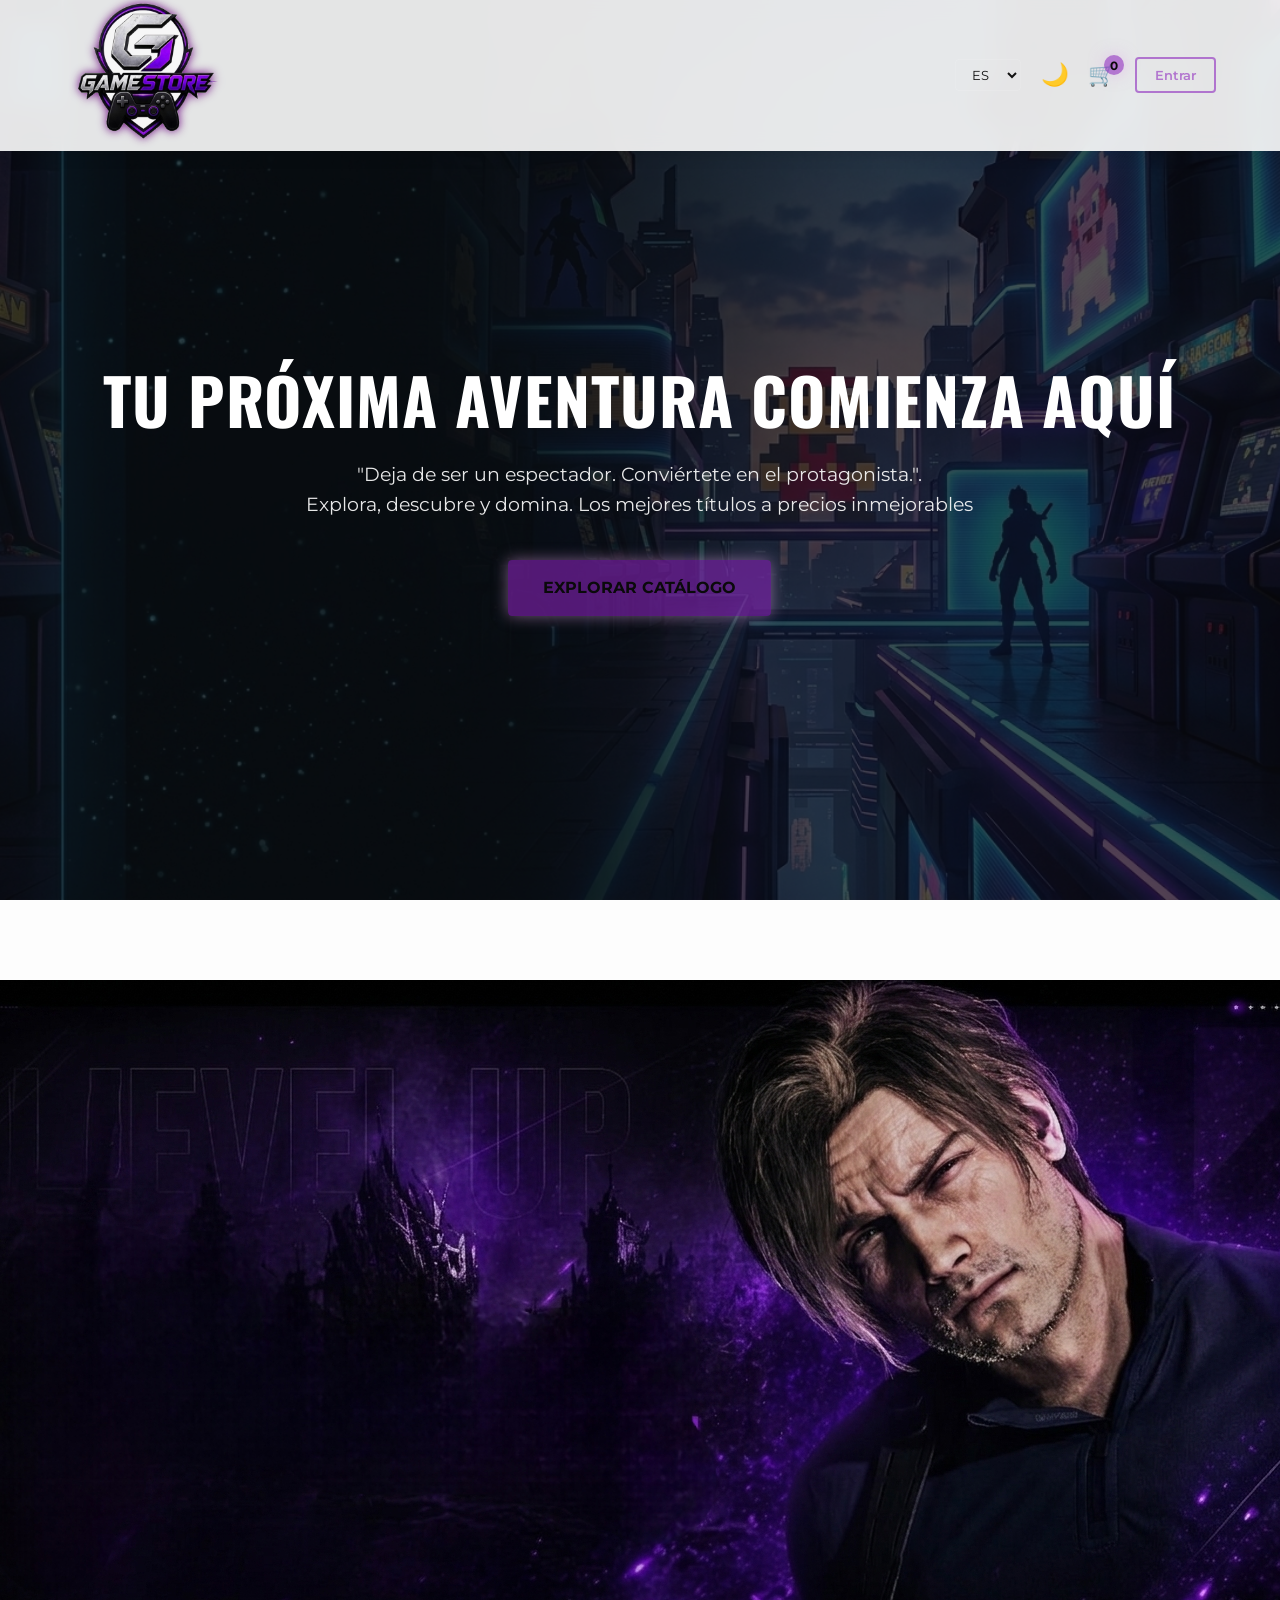
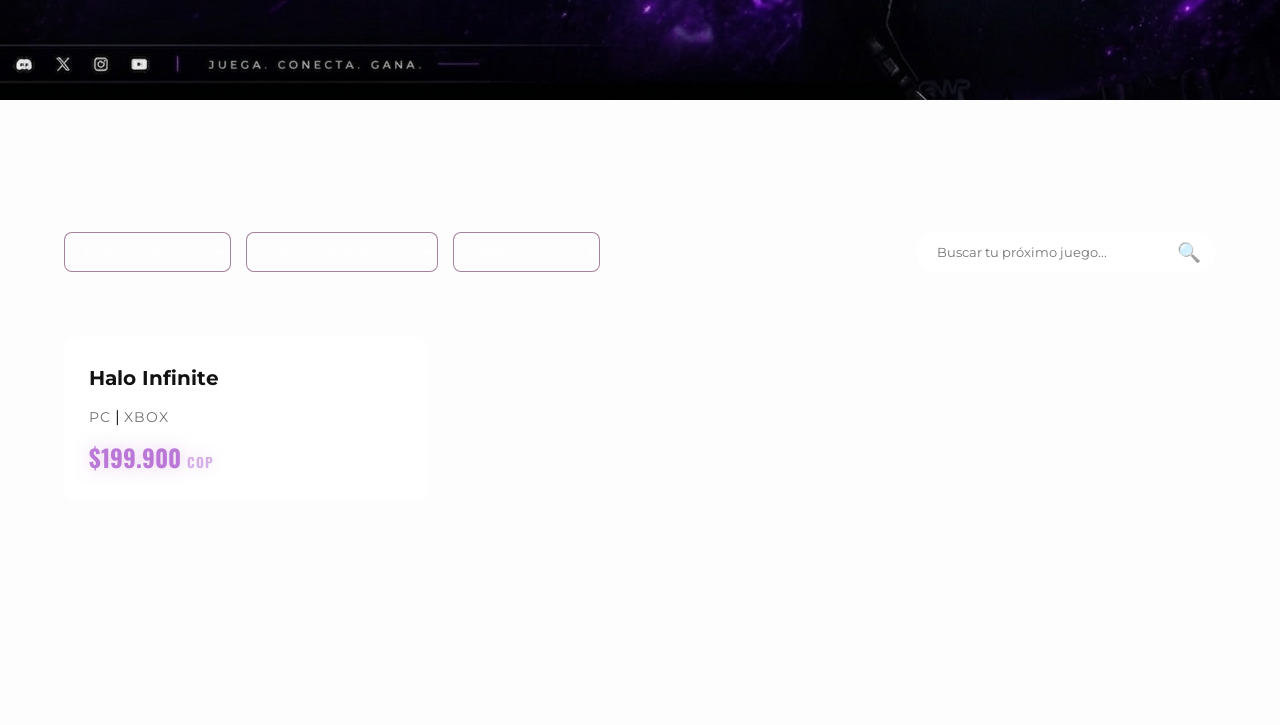
==== commit d26ab60b: "Logo" ====
--- a/index.html
+++ b/index.html
@@ -40,7 +40,9 @@
     <header class="main-header">
     <nav class="navbar container" aria-label="Navegación principal">
         
-        <a href="index.html" class="logo" aria-label="Ir al inicio">GAME<strong>STORE</strong></a>
+        <a href="index.html" class="logo" aria-label="Ir al inicio">
+    <img src="./css/logo.png" alt="GameStore Logo" class="logo-img-header">
+</a>
         
         <menu class="nav-controls">
             <ul class="nav-links">
--- a/css/style.css
+++ b/css/style.css
@@ -104,7 +104,7 @@
     display: flex;
     justify-content: space-between;
     align-items: center;
-    height: 80px;
+    height: 150px;
 }
 
 .logo {
@@ -118,14 +118,11 @@
     text-shadow: var(--accent-glow);
 }
 
-/* Imagen del logo subido */
-.kenedy {
-    width: 100%;
-    height: 100%;
-    object-fit: cover;    /* Llena el espacio recortando si es necesario */
-    display: block;
-    margin: 0 auto;
-    border-radius: 8px;
+.logo-img-header {
+    height: 32%; /* Tamaño perfecto para el menú */
+    width: 32%;  /* Evita que se deforme */
+    object-fit: contain;
+    filter: drop-shadow(0 0 5px var(--primary-neon)); /* Tu brillo neón */
 }
 
 .nav-controls {
@@ -795,3 +792,21 @@
     background: var(--accent-cyan);
     border-radius: 10px;
 } 
+
+.btn-qty {
+    background: var(--accent-cyan);
+    color: var(--bg-dark);
+    border-radius: 4px;
+    width: 25px;
+    height: 25px;
+    font-weight: bold;
+    display: flex;
+    align-items: center;
+    justify-content: center;
+    transition: 0.2s;
+}
+
+.btn-qty:hover {
+    background: var(--accent-cyan-hover);
+    box-shadow: var(--accent-glow);
+}
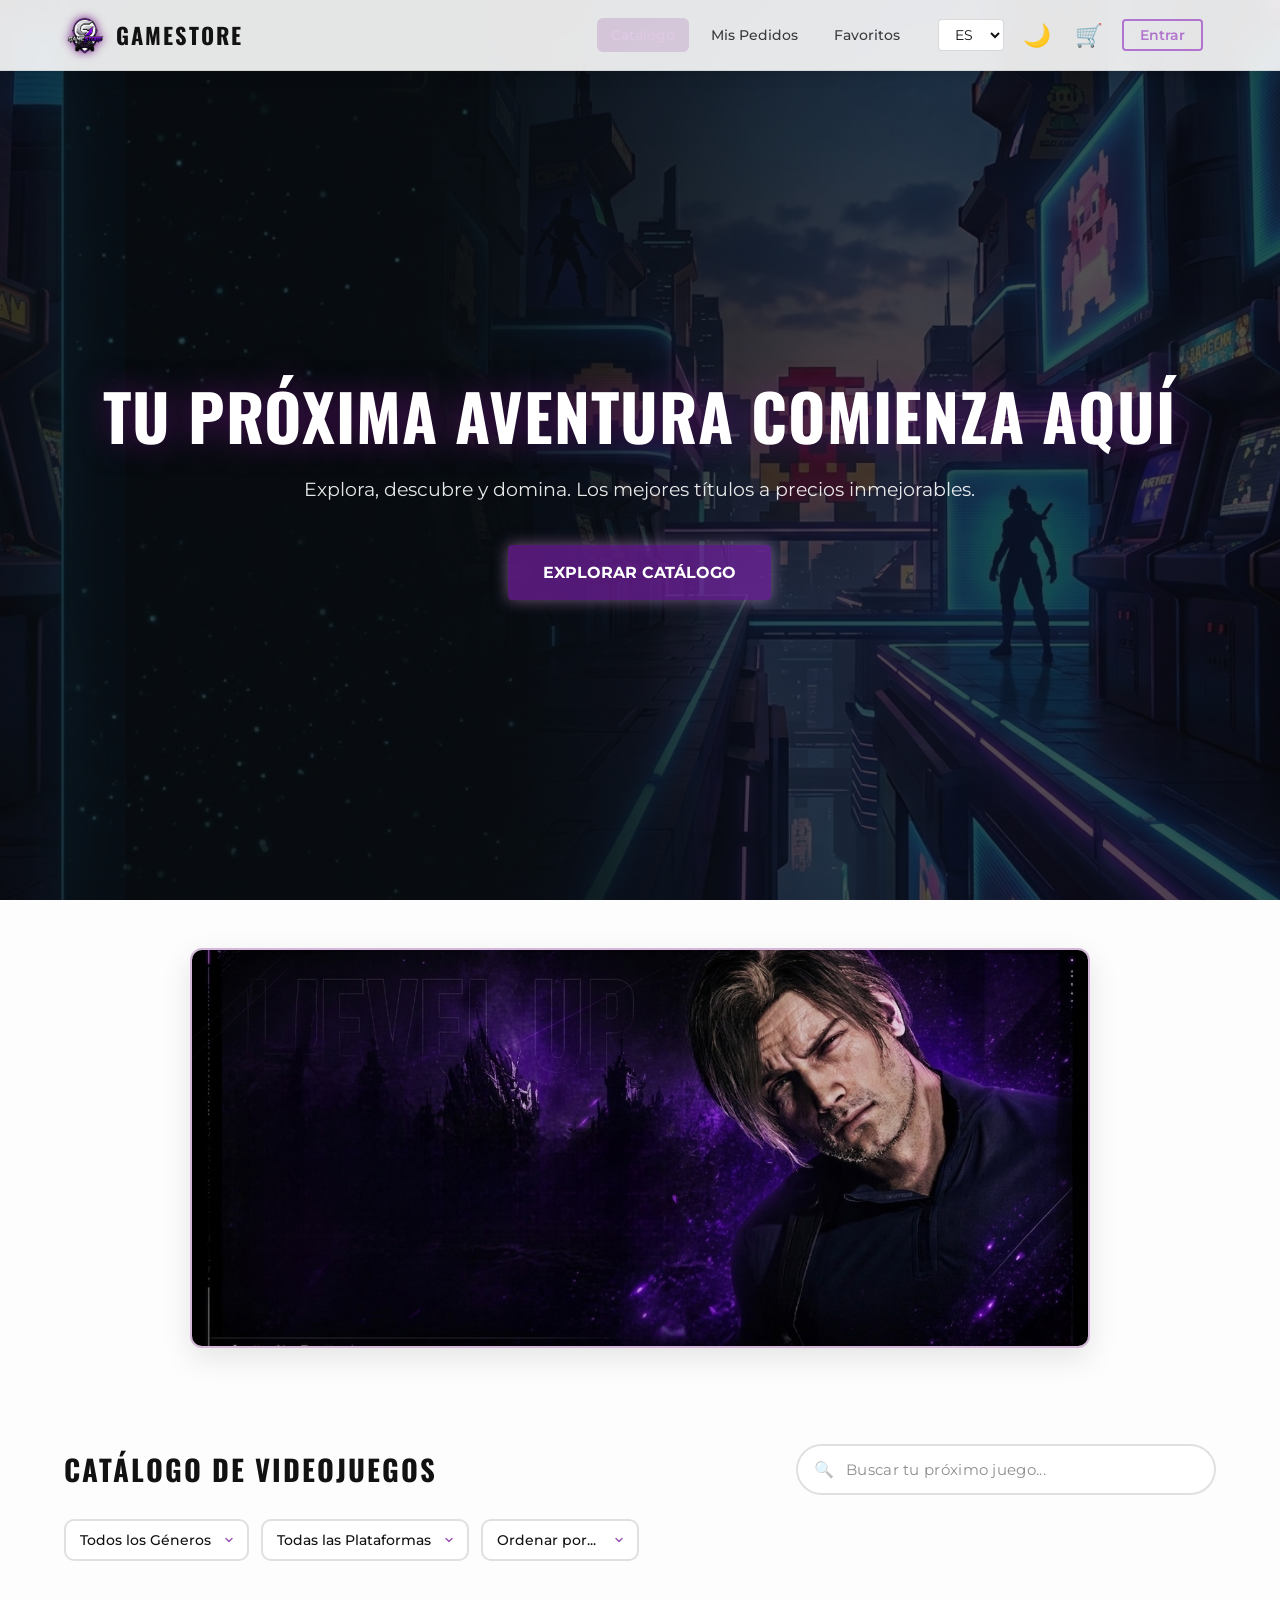
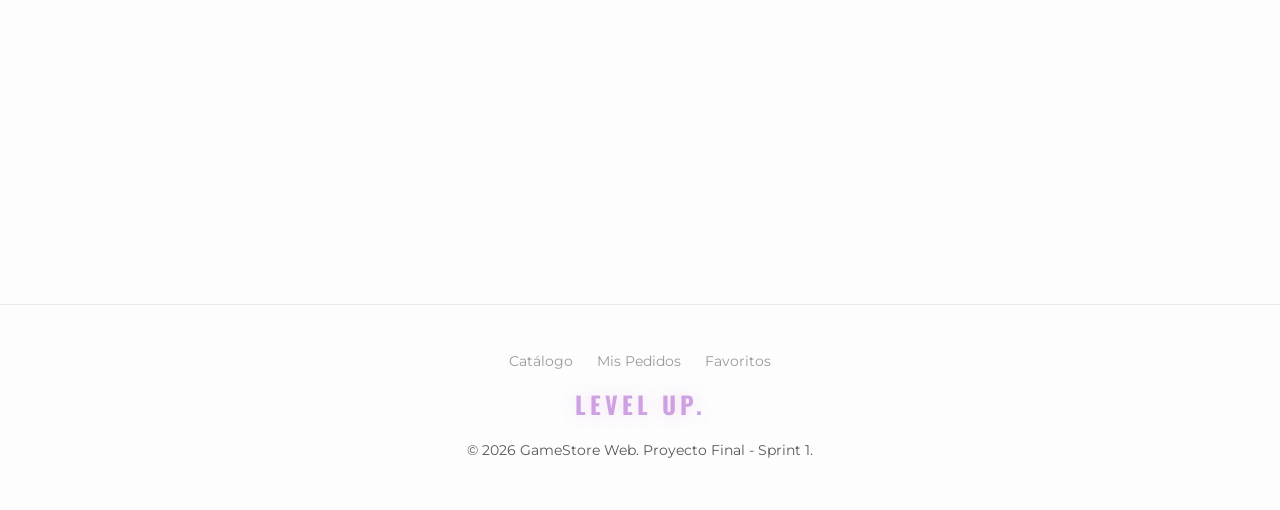
==== commit cf27ccbf: "Casi finalizacion del la pagina" ====
--- a/index.html
+++ b/index.html
@@ -3,51 +3,58 @@
 <head>
     <meta charset="UTF-8">
     <meta name="viewport" content="width=device-width, initial-scale=1.0">
-    <title>GameStore Web | Semántica Pura Premium (Cero Div, Cero Span)</title>
+    <title>GameStore Web | Tu Próxima Aventura Comienza Aquí</title>
 
     <meta name="author" content="Daniel, Astrid, Karol, Maricella, Felipe">
-    
-    
+
     <link rel="preconnect" href="https://fonts.googleapis.com">
     <link rel="preconnect" href="https://fonts.gstatic.com" crossorigin>
     <link href="https://fonts.googleapis.com/css2?family=Montserrat:wght@400;500;700&family=Oswald:wght@700&display=swap" rel="stylesheet">
-    
+
     <link rel="stylesheet" href="css/style.css">
 </head>
 <body class="dark-theme">
 
-<!-- imagen 1 -->
+<!-- ==========================================
+     HERO SECTION
+     ========================================== -->
 <header class="hero-gaming">
     <section class="hero-overlay" aria-hidden="true"></section>
-    
-     <section class="hero" id="inicio" aria-labelledby="hero-title">
-            <header class="hero-content container">
-                <h1 id="hero-title" class="font-oswald" data-es="TU PRÓXIMA AVENTURA COMIENZA AQUÍ" data-en="YOUR NEXT ADVENTURE STARTS HERE">
-                    TU PRÓXIMA AVENTURA COMIENZA AQUÍ
-                </h1>
-                <p data-es="Explora, descubre y domina. Los mejores títulos a precios inmejorables." data-en="Explore, discover, and dominate. The best titles at unbeatable prices.">
-                    "Deja de ser un espectador. Conviértete en el protagonista.".<br>
-                     Explora, descubre y domina. Los mejores títulos a precios inmejorables
-            
-                </p>
-                <a href="#catalogo" class="btn-premium-primary" data-es="EXPLORAR CATÁLOGO" data-en="EXPLORE CATALOG">
-                    EXPLORAR CATÁLOGO
-                </a>
-            </header>
-        </section>
+
+    <section class="hero" id="inicio" aria-labelledby="hero-title">
+        <header class="hero-content container">
+            <h1 id="hero-title" class="font-oswald" data-es="TU PRÓXIMA AVENTURA COMIENZA AQUÍ" data-en="YOUR NEXT ADVENTURE STARTS HERE">
+                TU PRÓXIMA AVENTURA COMIENZA AQUÍ
+            </h1>
+            <p data-es="Explora, descubre y domina. Los mejores títulos a precios inmejorables." data-en="Explore, discover, and dominate. The best titles at unbeatable prices.">
+                Explora, descubre y domina. Los mejores títulos a precios inmejorables.
+            </p>
+            <a href="#catalogo" class="btn-premium-primary" data-es="EXPLORAR CATÁLOGO" data-en="EXPLORE CATALOG">
+                EXPLORAR CATÁLOGO
+            </a>
+        </header>
+    </section>
 </header>
-    
-    <header class="main-header">
+
+<!-- ==========================================
+     NAVBAR
+     ========================================== -->
+<header class="main-header">
     <nav class="navbar container" aria-label="Navegación principal">
-        
+
         <a href="index.html" class="logo" aria-label="Ir al inicio">
-    <img src="./css/logo.png" alt="GameStore Logo" class="logo-img-header">
-</a>
-        
+            <img src="./css/logo.png" alt="GameStore Logo" class="logo-img-header">
+            <strong class="logo-text">GAMESTORE</strong>
+        </a>
+
         <menu class="nav-controls">
             <ul class="nav-links">
-                </ul>
-            
+                <li><button id="nav-catalog" class="nav-link-btn active" data-es="Catálogo" data-en="Catalog">Catálogo</button></li>
+                <li><button id="nav-orders" class="nav-link-btn" data-es="Mis Pedidos" data-en="My Orders">Mis Pedidos</button></li>
+                <li><button id="nav-favorites" class="nav-link-btn" data-es="Favoritos" data-en="Favorites">Favoritos</button></li>
+                <li><button id="nav-admin" class="nav-link-btn" style="display:none" data-es="Admin" data-en="Admin">Admin</button></li>
+            </ul>
+
             <menu class="action-buttons" aria-label="Herramientas de usuario">
                 <li>
                     <select id="lang-select" class="premium-select" aria-label="Seleccionar idioma">
@@ -55,185 +62,234 @@
                         <option value="en">EN</option>
                     </select>
                 </li>
-                
-                <li>
-                    <button id="theme-toggle" class="icon-btn theme-btn" aria-label="Cambiar modo de color"></button>
-                </li>
-                
+
+                <li>
+                    <button id="theme-toggle" class="icon-btn theme-btn" aria-label="Cambiar modo de color">☀️</button>
+                </li>
+
                 <li>
                     <button id="cart-btn" class="icon-btn cart-btn" aria-label="Ver carrito de compras">
                         <strong class="icon">🛒</strong>
-                        <strong id="cart-count" class="badge">0</strong>
+                        <strong id="cart-count" class="badge" style="display:none">0</strong>
                     </button>
                 </li>
-                <dialog id="cart-modal" class="modal-premium">
-    <article class="auth-card">
-        <button id="close-cart" class="btn-close-top">×</button>
-        <h2 class="font-oswald">TU CARRITO</h2>
-        <ul id="cart-items-list" style="list-style: none; padding: 0;">
-            
-            </ul>
-        <hr>
-        <p><strong>Total: </strong><span id="cart-total">$0</span></p>
-        <button id="checkout-btn" class="btn-success">Finalizar Compra</button>
-    </article>
-</dialog>
-                <li>
-                    <button id="login-btn" class="btn-premium-outline" data-es="Entrar" data-en="Login">
-                        Entrar
-                    </button>
-                    <button id="logout-btn" class="btn-premium-outline" style="display: none;" data-es="Salir" data-en="Logout">
-                        Salir
-                    </button>
+                <li>
+                    <button id="login-btn" class="btn-premium-outline" data-es="Entrar" data-en="Login">Entrar</button>
+                    <button id="logout-btn" class="btn-premium-outline" style="display:none" data-es="Salir" data-en="Logout">Salir</button>
+                </li>
+                <li>
+                    <button id="hamburger-btn" class="hamburger-btn" aria-label="Menú">☰</button>
                 </li>
             </menu>
         </menu>
 
+        <!-- Mobile menu -->
+        <div id="mobile-menu" class="mobile-menu">
+            <button class="nav-link-btn" onclick="switchView('catalog')">Catálogo</button>
+            <button class="nav-link-btn" onclick="switchView('orders')">Mis Pedidos</button>
+            <button class="nav-link-btn" onclick="switchView('favorites')">Favoritos</button>
+        </div>
     </nav>
 </header>
 
-    <main>
-        <section class="hero" id="inicio" aria-labelledby="hero-title">
-            <header class="hero-content container">
-               <img class="kenedy" src="./css/kenedy.jpeg" alt="logo">
-            </header>
+<!-- ==========================================
+     MAIN CONTENT
+     ========================================== -->
+<main>
+    <!-- SECCIÓN KENEDY -->
+    <section class="kenedy-section container" id="kenedy-section">
+        <header class="kenedy-content">
+            <img class="kenedy" src="./css/kenedy.jpeg" alt="Kenedy - GameStore Web">
+        </header>
+    </section>
+
+    <!-- CATÁLOGO (vista por defecto) -->
+    <section class="catalog-section container view-section" id="catalog-section" style="display:block" aria-labelledby="catalog-title">
+        <header class="section-header">
+            <h2 id="catalog-title" class="font-oswald section-title" data-es="Catálogo de Videojuegos" data-en="Video Game Catalog">Catálogo de Videojuegos</h2>
+
+            <form class="search-bar-premium" aria-label="Búsqueda de juegos">
+                <span class="search-icon">🔍</span>
+                <input type="search" data-placeholder-es="Buscar tu próximo juego..." data-placeholder-en="Search your next game..." placeholder="Buscar tu próximo juego..." aria-label="Buscar videojuegos">
+            </form>
+        </header>
+
+        <nav class="catalog-filters" aria-label="Filtros de búsqueda">
+            <select id="genre-filter" class="premium-select-filter">
+                <option value="" data-es="Todos los Géneros" data-en="All Genres">Todos los Géneros</option>
+                <option value="action" data-es="Acción" data-en="Action">Acción</option>
+                <option value="adventure" data-es="Aventura" data-en="Adventure">Aventura</option>
+                <option value="role-playing-games-rpg">RPG</option>
+                <option value="shooter">Shooter</option>
+                <option value="strategy" data-es="Estrategia" data-en="Strategy">Estrategia</option>
+                <option value="sports" data-es="Deportes" data-en="Sports">Deportes</option>
+                <option value="puzzle">Puzzle</option>
+                <option value="racing" data-es="Carreras" data-en="Racing">Carreras</option>
+            </select>
+
+            <select id="platform-filter" class="premium-select-filter">
+                <option value="" data-es="Todas las Plataformas" data-en="All Platforms">Todas las Plataformas</option>
+                <option value="4" data-es="PC (Windows)" data-en="PC (Windows)">PC (Windows)</option>
+                <option value="18,187">PlayStation</option>
+                <option value="1,186">Xbox</option>
+                <option value="7,8">Nintendo</option>
+            </select>
+
+            <select id="sort-filter" class="premium-select-filter">
+                <option value="" data-es="Ordenar por..." data-en="Sort by...">Ordenar por...</option>
+                <option value="-rating" data-es="Más Populares" data-en="Most Popular">Más Populares</option>
+                <option value="-released" data-es="Novedades" data-en="Newest">Novedades</option>
+                <option value="name" data-es="Nombre (A-Z)" data-en="Name (A-Z)">Nombre (A-Z)</option>
+                <option value="-added" data-es="Recientes" data-en="Recently Added">Recientes</option>
+            </select>
+        </nav>
+
+        <section id="game-catalog" class="game-grid-premium" aria-label="Lista de videojuegos">
+            <!-- Games rendered by JS -->
         </section>
 
-        <section class="catalog-section container" id="catalogo" aria-labelledby="catalog-title">
-            
-            <header class="section-header">
-                <nav class="catalog-filters" aria-label="Filtros de búsqueda">
-                <select id="genre-filter" class="premium-select-filter">
-                    <option value="" data-es="Todos los Géneros" data-en="All Genres">Todos los Géneros</option>
-                    <option value="action">Acción</option>
-                    <option value="adventure">Aventura</option>
-                    <option value="role-playing-games-rpg">RPG</option>
-                    <option value="shooter">Shooter</option>
-                </select>
-
-                    <select id="platform-filter" class="premium-select-filter">
-                        <option value="" data-es="Todas las Plataformas" data-en="All Platforms">Todas las Plataformas</option>
-                        <option value="4">PC (Windows)</option>
-                        <option value="18,187">PlayStation</option>
-                        <option value="1,186">Xbox</option>
-                    </select>
-                    <select id="sort-filter" class="premium-select-filter">
-                        <option value="" data-es="Ordenar por..." data-en="Sort by...">Ordenar por...</option>
-                        <option value="-rating" data-es="Más Populares" data-en="Most Popular">Más Populares</option>
-                        <option value="-released" data-es="Novedades" data-en="Newest">Novedades</option>
-                        <option value="name" data-es="Nombre (A-Z)" data-en="Name (A-Z)">Nombre (A-Z)</option>
-                        <option value="-added" data-es="Recientes" data-en="Recently Added">Recientes</option>
-                    </select>
-                </nav>
-                
-                <form class="search-bar-premium" aria-label="Búsqueda de juegos">
-                    <input type="search" placeholder="Buscar tu próximo juego..." aria-label="Buscar videojuegos">
-                    <button type="submit" class="search-icon">🔍</button>
-                </form>
-            </header>
-
-            <section id="game-catalog" class="game-grid-premium" aria-label="Lista de videojuegos">
-                
-                <article class="game-card-premium" tabindex="0">
-                    <figure class="card-media-premium">
-                        <aside class="card-overlay-aside">
-                            <button class="btn-add-cart-premium" aria-label="Añadir Halo Infinite al carrito">
-                                + Añadir
-                            </button>
-                        </aside>
-                    </figure>
-                    <section class="card-info-premium">
-                        <h3>Halo Infinite</h3>
-                        <p class="platforms"><abbr title="Personal Computer">PC</abbr> | <abbr title="Xbox Series X/S">XBOX</abbr></p>
-                        <p class="price">$199.900 <abbr title="Peso Colombiano">COP</abbr></p>
-                    </section>
-                </article>
-
-            </section>
-        </section>
-    </main>
-
-    <footer class="main-footer-premium">
-        <address class="container footer-grid">
-            <p>&copy; 2026 GameStore Web. Proyecto Final - Sprint 1.</p>
-            <p class="slogan-footer font-oswald">LEVEL UP.</p>
-        </address>
-    </footer>
-
+        <div class="load-more-container">
+            <button id="load-more-btn" class="load-more-btn" style="display:none" data-es="Cargar más" data-en="Load More">Cargar más</button>
+        </div>
+    </section>
+
+    <!-- PEDIDOS -->
+    <section class="view-section container" id="orders-section" aria-labelledby="orders-title">
+        <h2 id="orders-title" class="font-oswald section-title" data-es="Historial de Compras" data-en="Order History">Historial de Compras</h2>
+        <article id="orders-list">
+            <!-- Orders rendered by JS -->
+        </article>
+    </section>
+
+    <!-- FAVORITOS -->
+    <section class="view-section container" id="favorites-section" aria-labelledby="favorites-title">
+        <h2 id="favorites-title" class="font-oswald section-title" data-es="Mis Favoritos" data-en="My Favorites">Mis Favoritos</h2>
+        <article id="favorites-list" class="favorites-grid">
+            <!-- Favorites rendered by JS -->
+        </article>
+    </section>
+
+    <!-- ADMIN -->
+    <section class="view-section container" id="admin-section" aria-labelledby="admin-title">
+        <h2 id="admin-title" class="font-oswald section-title" data-es="Panel de Administración" data-en="Administration Panel">Panel de Administración</h2>
+        <article id="admin-content">
+            <!-- Admin rendered by JS -->
+        </article>
+    </section>
+
+    <!-- CHECKOUT -->
+    <section class="view-section container" id="checkout-section" aria-labelledby="checkout-title">
+        <article id="checkout-content">
+            <!-- Checkout rendered by JS -->
+        </article>
+    </section>
+</main>
+
+<!-- ==========================================
+     FOOTER
+     ========================================== -->
+<footer class="main-footer-premium">
+    <address class="container footer-grid">
+        <nav class="footer-links">
+            <button onclick="switchView('catalog')" data-es="Catálogo" data-en="Catalog">Catálogo</button>
+            <button onclick="switchView('orders')" data-es="Mis Pedidos" data-en="My Orders">Mis Pedidos</button>
+            <button onclick="switchView('favorites')" data-es="Favoritos" data-en="Favorites">Favoritos</button>
+        </nav>
+        <p class="slogan-footer font-oswald">LEVEL UP.</p>
+        <p>&copy; <span data-es="2026 GameStore Web. Proyecto Final - Sprint 1." data-en="2026 GameStore Web. Final Project - Sprint 1.">2026 GameStore Web. Proyecto Final - Sprint 1.</span></p>
+    </address>
+</footer>
+
+<!-- ==========================================
+     MODAL: DETALLE DEL VIDEOJUEGO
+     ========================================== -->
 <dialog id="game-detail-modal" class="modal-premium">
-    <article class="detail-full-card cart-container">
+    <article class="detail-full-card">
         <button id="close-modal" class="btn-close-top">×</button>
-        
+
         <header class="detail-hero">
             <img id="modal-img" src="" alt="Banner del juego">
-            <h2 id="modal-title" class="font-oswald title-large"></h2>
-        </header>
-        
+            <h2 id="modal-title" class="font-oswald" style="position:absolute;bottom:20px;left:30px;font-size:2.5rem;color:white;text-shadow:2px 2px 10px rgba(0,0,0,0.8);"></h2>
+        </header>
+
         <section class="detail-content-full">
-            <aside class="game-quick-info">
-                <p><strong>Rating:</strong> <span id="modal-rating"></span> ⭐</p>
-                <p><strong>Fecha:</strong> <span id="modal-date"></span></p>
+            <aside class="detail-quick-info">
+                <p><strong data-es="Rating:" data-en="Rating:">Rating:</strong> <span id="modal-rating"></span></p>
+                <p><strong data-es="Fecha:" data-en="Date:">Fecha:</strong> <span id="modal-date"></span></p>
+                <p><strong data-es="Precio:" data-en="Price:">Precio:</strong> <span id="modal-price" style="color:var(--accent-cyan-hover);font-weight:700;"></span></p>
             </aside>
-            
-            <div id="modal-description" class="description-full"></div>
-            
+
+            <section id="modal-platforms" style="margin:10px 0;"></section>
+            <section id="modal-genres" style="margin:10px 0;"></section>
+
+            <h3 class="detail-subtitle" data-es="Descripción" data-en="Description">Descripción</h3>
+            <article id="modal-description" class="description-full" style="font-size:0.95rem;line-height:1.7;color:#ccc;margin:10px 0;"></article>
+
+            <section id="modal-screenshots"></section>
+
             <footer class="detail-footer-full">
-                <button class="btn-success">Añadir al Carrito</button>
-                <button id="btn-cerrar-inferior" class="btn-danger">Volver al Catálogo</button>
+                <button id="modal-add-cart-btn" class="btn-success" data-es="Añadir al Carrito" data-en="Add to Cart">🛒 Añadir al Carrito</button>
+                <button id="modal-fav-btn" class="btn-fav">🤍 Favorito</button>
+                <button id="btn-cerrar-inferior" class="btn-danger" data-es="Volver al Catálogo" data-en="Back to Catalog">⬅ Volver al Catálogo</button>
             </footer>
         </section>
     </article>
 </dialog>
 
+<!-- ==========================================
+     MODAL: CARRITO (UN SOLO MODAL, FUERA DE TODO)
+     ========================================== -->
+<dialog id="cart-modal" class="modal-premium">
+    <article class="cart-container">
+        <button id="close-cart" class="btn-close-top">×</button>
+        <h2 class="font-oswald" style="text-align:center;margin-bottom:15px;" data-es="TU CARRITO" data-en="YOUR CART">TU CARRITO</h2>
+        <ul id="cart-items-list" style="list-style:none;padding:0;"></ul>
+        <hr style="border-color:rgba(255,255,255,0.1);margin:15px 0;">
+        <p style="text-align:right;"><strong data-es="Total:" data-en="Total:">Total:</strong> <span id="cart-total" style="color:var(--accent-cyan-hover);font-size:1.2rem;font-weight:700;">$0</span></p>
+        <button id="checkout-btn" class="btn-success" style="width:100%;margin-top:15px;" data-es="Finalizar Compra" data-en="Checkout">Finalizar Compra</button>
+    </article>
+</dialog>
+
+<!-- ==========================================
+     MODAL: AUTENTICACIÓN
+     ========================================== -->
 <dialog id="auth-modal" class="modal-premium">
     <article class="auth-card">
         <button id="close-auth" class="btn-close-top" aria-label="Cerrar">×</button>
-        
-        <h2 class="font-oswald text-gradient" id="auth-title" data-es="INICIAR SESIÓN" data-en="LOGIN">INICIAR SESIÓN</h2>
-        
+
+        <h2 class="font-oswald" style="text-align:center;background:linear-gradient(135deg,#6e45e2,#e915d7);-webkit-background-clip:text;-webkit-text-fill-color:transparent;" id="auth-title" data-es="INICIAR SESIÓN" data-en="LOGIN">INICIAR SESIÓN</h2>
+
         <form id="auth-form" class="form-premium">
-            <section id="name-field-group" style="display: none;">
+            <section id="name-field-group" style="display:none;">
                 <label for="auth-name" data-es="Nombre Completo" data-en="Full Name">Nombre Completo</label>
-                <input type="text" id="auth-name" placeholder="Tu nombre">
+                <input type="text" id="auth-name" placeholder="Tu nombre" data-placeholder-es="Tu nombre" data-placeholder-en="Your name">
             </section>
 
             <label for="auth-email" data-es="Correo Electrónico" data-en="Email Address">Correo Electrónico</label>
-            <input type="email" id="auth-email" placeholder="ejemplo@correo.com" required>
-            
+            <input type="email" id="auth-email" placeholder="ejemplo@correo.com" data-placeholder-es="ejemplo@correo.com" data-placeholder-en="example@email.com" required>
+
             <label for="auth-password" id="label-pass" data-es="Contraseña" data-en="Password">Contraseña</label>
             <input type="password" id="auth-password" placeholder="••••••••" required minlength="6">
 
-            <button type="button" id="auth-recovery-btn" class="btn-success" style="display: none; margin-top: 10px;">
-                Enviar enlace de recuperación
-            </button>
-            
-            <button type="submit" id="auth-submit-btn" class="btn-success" data-es="Entrar" data-en="Sign In">
-                Entrar
-            </button>
-            
+            <button type="button" id="auth-recovery-btn" class="btn-success" style="display:none;margin-top:10px;" data-es="Enviar enlace de recuperación" data-en="Send recovery link">Enviar enlace de recuperación</button>
+
+            <button type="submit" id="auth-submit-btn" class="btn-success" data-es="Entrar" data-en="Sign In">Entrar</button>
+
             <nav class="auth-options">
-                <button type="button" id="toggle-auth-mode" class="btn-link">
-                    ¿No tienes cuenta? Regístrate
-                </button>
-                <button type="button" id="link-recovery" class="btn-link" data-es="Olvidé mi contraseña" data-en="Forgot password?">
-                    Olvidé mi contraseña
-                </button>
+                <button type="button" id="toggle-auth-mode" class="btn-link" data-es="¿No tienes cuenta? Regístrate" data-en="Don't have an account? Register">¿No tienes cuenta? Regístrate</button>
+                <button type="button" id="link-recovery" class="btn-link" data-es="Olvidé mi contraseña" data-en="Forgot password?">Olvidé mi contraseña</button>
             </nav>
         </form>
     </article>
-<dialog id="cart-modal" class="modal-premium">
-    <article class="auth-card">
-        <button id="close-cart" class="btn-close-top">×</button>
-        <h2 class="font-oswald">TU CARRITO</h2>
-        <ul id="cart-items-list" style="list-style: none; padding: 0;"></ul>
-        <hr>
-        <p><strong>Total: </strong><span id="cart-total">$0</span></p>
-        <button id="btn-finalizar-compra" class="btn-success">Finalizar Compra</button>
-    </article>
 </dialog>
 
-
-    <script src="js/theme.js"></script>
-    <script src="https://cdn.jsdelivr.net/npm/@supabase/supabase-js@2"></script>
-    <script src="js/app.js"></script>
-</html>+<!-- ==========================================
+     SCRIPTS (orden importa)
+     ========================================== -->
+<script src="https://cdn.jsdelivr.net/npm/@supabase/supabase-js@2"></script>
+<script src="js/i18n.js"></script>
+<script src="js/theme.js"></script>
+<script src="js/app.js"></script>
+
+</body>
+</html>
--- a/css/style.css
+++ b/css/style.css
@@ -1,4 +1,11 @@
-/* --- RESETS PREMIUM & SEMÁNTICOS (Cero Div, Cero Span) --- */
+/* ==========================================
+   style.css - GameStore Web Premium
+   Misión: Karol (Diseño y Estructura)
+   Cero Div, Cero Span - Semántica Pura
+   CORREGIDO: Soporte completo tema claro/oscuro
+   ========================================== */
+
+/* --- RESETS PREMIUM --- */
 *, *::before, *::after {
     box-sizing: border-box;
     margin: 0;
@@ -6,70 +13,109 @@
 }
 
 ul, ol, menu { list-style: none; }
-
-a {
-    text-decoration: none;
-    color: inherit;
-    transition: color 0.3s ease;
-}
-
-button, input, select {
-    font-family: inherit;
-    background: none;
-    border: none;
-    cursor: pointer;
-}
-
+a { text-decoration: none; color: inherit; transition: color 0.3s ease; }
+button, input, select { font-family: inherit; background: none; border: none; cursor: pointer; }
 address { font-style: normal; }
 abbr { text-decoration: none; cursor: help; }
 strong { font-weight: 700; }
 
-/* --- VARIABLES PREMIUM (Cian Eléctrico + Morado Neón) --- */
+/* --- VARIABLES PREMIUM --- */
 :root {
     --primary-neon: #731486;
     --secondary-neon: #7000ff;
-    
-    /* Paleta Oscura (Predeterminada) */
     --bg-dark: #0A0A0A;
     --text-dark: #F5F5F5;
     --card-dark: #1A1A1A;
     --nav-dark: rgba(10, 10, 10, 0.9);
-    
-    /* Paleta Clara */
     --bg-light: #FDFDFD;
     --text-light: #121212;
     --card-light: #FFFFFF;
     --nav-light: rgba(253, 253, 253, 0.9);
-    
-    /* Colores de Acento */
+    /* Fallback hex para oklab */
+    --accent-cyan: #9b59b6;
     --accent-cyan: oklab(50.051% 0.14881 -0.16773 / 0.575);
     --accent-cyan-hover: #e1c9e6;
     --accent-glow: 0 0 15px rgba(222, 161, 228, 0.5);
-    
     --container-width: 1200px;
-    --border-radius-card: 12px;
-}
-
+    --border-radius: 12px;
+    /* Colores para botones de acción */
+    --btn-gradient: linear-gradient(135deg, #6e45e2, #e915d7);
+    --btn-shadow: 0 4px 15px rgba(110, 69, 226, 0.4);
+    --btn-shadow-hover: 0 8px 25px rgba(110, 69, 226, 0.6);
+}
+
+/* --- TEMA OSCURO (por defecto) --- */
 body.dark-theme {
     --bg-color: var(--bg-dark);
     --text-color: var(--text-dark);
     --card-bg: var(--card-dark);
     --nav-bg: var(--nav-dark);
     --shadow-color: rgba(0,0,0,0.5);
-}
-
+    --modal-bg: #121212;
+    --modal-border: #4e073d;
+    --input-bg: rgba(255,255,255,0.05);
+    --input-border: rgba(255,255,255,0.1);
+    --input-color: #ffffff;
+    --input-focus: #ff007a;
+    --text-muted: rgba(255,255,255,0.5);
+    --text-secondary: rgba(255,255,255,0.7);
+    --text-tertiary: rgba(255,255,255,0.6);
+    --border-subtle: rgba(255,255,255,0.05);
+    --border-light: rgba(255,255,255,0.1);
+    --border-medium: rgba(255,255,255,0.15);
+    --hover-overlay: rgba(255,255,255,0.05);
+    --overlay-bg: rgba(0,0,0,0.7);
+    --option-bg: #1a1a1a;
+    --option-color: #ffffff;
+    --detail-bg: rgba(15, 15, 15, 0.95);
+    --close-hover: #4e073d;
+    --link-color: #e71ab4;
+    --danger-border: rgba(255,255,255,0.2);
+    --danger-color: #e0e0e0;
+    --danger-hover-border: #4e073d;
+    --danger-hover-color: #ff007a;
+    --badge-text: #0A0A0A;
+    --btn-text-on-accent: #0A0A0A;
+}
+
+/* --- TEMA CLARO --- */
 body.light-theme {
     --bg-color: var(--bg-light);
     --text-color: var(--text-light);
     --card-bg: var(--card-light);
     --nav-bg: var(--nav-light);
     --shadow-color: rgba(0,0,0,0.1);
-}
-
-/* --- ESTILOS BASE & TIPOGRAFÍA PREMIUM --- */
+    --modal-bg: #FFFFFF;
+    --modal-border: #d4a0e0;
+    --input-bg: rgba(0,0,0,0.04);
+    --input-border: rgba(0,0,0,0.15);
+    --input-color: #121212;
+    --input-focus: #731486;
+    --text-muted: rgba(0,0,0,0.45);
+    --text-secondary: rgba(0,0,0,0.6);
+    --text-tertiary: rgba(0,0,0,0.55);
+    --border-subtle: rgba(0,0,0,0.08);
+    --border-light: rgba(0,0,0,0.12);
+    --border-medium: rgba(0,0,0,0.18);
+    --hover-overlay: rgba(0,0,0,0.04);
+    --overlay-bg: rgba(0,0,0,0.5);
+    --option-bg: #ffffff;
+    --option-color: #121212;
+    --detail-bg: rgba(255, 255, 255, 0.98);
+    --close-hover: #731486;
+    --link-color: #9b1abc;
+    --danger-border: rgba(0,0,0,0.2);
+    --danger-color: #333333;
+    --danger-hover-border: #731486;
+    --danger-hover-color: #731486;
+    --badge-text: #FFFFFF;
+    --btn-text-on-accent: #FFFFFF;
+}
+
+/* --- BASE & TIPOGRAFÍA --- */
 body {
-    background-color: var(--bg-color);
-    color: var(--text-color);
+    background-color: var(--bg-color, #0A0A0A);
+    color: var(--text-color, #F5F5F5);
     font-family: 'Montserrat', sans-serif;
     line-height: 1.6;
     overflow-x: hidden;
@@ -88,105 +134,108 @@
     margin: 0 auto;
 }
 
-/* --- HEADER PREMIUM --- */
+/* --- NAVBAR PREMIUM --- */
 .main-header {
     background: var(--nav-bg);
     backdrop-filter: blur(10px);
+    -webkit-backdrop-filter: blur(10px);
     position: fixed;
     top: 0;
     width: 100%;
     z-index: 1000;
     box-shadow: 0 4px 15px var(--shadow-color);
-    border-bottom: 1px solid rgba(255,255,255,0.05);
+    border-bottom: 1px solid var(--border-subtle);
+    transition: background 0.4s ease, box-shadow 0.4s ease;
 }
 
 .navbar {
     display: flex;
     justify-content: space-between;
     align-items: center;
-    height: 150px;
+    height: 70px;
 }
 
 .logo {
-    font-size: 1.8rem;
-    font-weight: bold;
-    color: var(--text-color);
-}
-
-.logo strong {
-    color: var(--accent-cyan);
-    text-shadow: var(--accent-glow);
+    display: flex;
+    align-items: center;
+    gap: 10px;
 }
 
 .logo-img-header {
-    height: 32%; /* Tamaño perfecto para el menú */
-    width: 32%;  /* Evita que se deforme */
+    height: 42px;
+    width: 42px;
     object-fit: contain;
-    filter: drop-shadow(0 0 5px var(--primary-neon)); /* Tu brillo neón */
+    filter: drop-shadow(0 0 5px var(--primary-neon));
+}
+
+.logo-text {
+    font-size: 1.4rem;
+    font-weight: 900;
+    color: var(--text-color);
+    font-family: 'Oswald', sans-serif;
+    letter-spacing: 2px;
 }
 
 .nav-controls {
     display: flex;
     align-items: center;
-    gap: 2.5rem;
+    gap: 1rem;
 }
 
 .nav-links {
     display: flex;
-    gap: 1.8rem;
-}
-
-.nav-links a {
+    gap: 0.5rem;
+}
+
+.nav-link-btn {
+    padding: 8px 14px;
+    border-radius: 6px;
     font-weight: 500;
-    position: relative;
-    padding-bottom: 4px;
-}
-
-.nav-links a.active {
-    color: var(--accent-cyan);
-    font-weight: 700;
-}
-
-.nav-links a:hover {
-    color: var(--accent-cyan);
+    font-size: 0.9rem;
+    transition: all 0.3s ease;
+    color: var(--text-color);
+    opacity: 0.8;
+}
+
+.nav-link-btn:hover, .nav-link-btn.active {
+    opacity: 1;
+    color: var(--accent-cyan-hover);
+    background: rgba(115, 20, 134, 0.15);
 }
 
 .action-buttons {
     display: flex;
     align-items: center;
-    gap: 1.2rem;
+    gap: 0.8rem;
 }
 
 .premium-select {
     color: var(--text-color);
     padding: 6px 12px;
-    border: 1px solid rgba(255,255,255,0.1);
+    border: 1px solid var(--input-border);
     border-radius: 4px;
+    font-size: 0.85rem;
+    background: var(--card-bg);
+    transition: background 0.4s ease, border-color 0.4s ease;
 }
 
 .theme-btn, .cart-btn {
     font-size: 1.4rem;
-}
-
-.cart-btn {
     position: relative;
-}
-
-.cart-btn .icon {
-    font-weight: 700;
-}
-
-.cart-btn:hover .icon {
-    text-shadow: var(--accent-glow);
-}
+    padding: 6px;
+    color: var(--text-color);
+}
+
+.cart-btn .icon { font-weight: 700; }
+.cart-btn:hover .icon { text-shadow: var(--accent-glow); }
 
 .badge {
     position: absolute;
     top: -5px;
     right: -8px;
     background: var(--accent-cyan);
-    color: var(--bg-dark);
-    font-size: 0.75rem;
+    color: var(--badge-text);
+    font-size: 0.7rem;
     font-weight: 700;
     border-radius: 50%;
     width: 20px;
@@ -200,19 +249,41 @@
 .btn-premium-outline {
     border: 2px solid var(--accent-cyan);
     color: var(--accent-cyan);
-    padding: 8px 18px;
+    padding: 6px 16px;
     border-radius: 4px;
     font-weight: 600;
+    font-size: 0.85rem;
     transition: all 0.3s ease;
 }
 
 .btn-premium-outline:hover {
     background-color: var(--accent-cyan);
-    color: var(--bg-dark);
+    color: var(--btn-text-on-accent);
     box-shadow: var(--accent-glow);
 }
 
-/* --- HERO SECTION PREMIUM --- */
+/* Hamburger */
+.hamburger-btn {
+    display: none;
+    font-size: 1.5rem;
+    padding: 6px;
+    color: var(--text-color);
+}
+
+.mobile-menu {
+    display: none;
+    flex-direction: column;
+    gap: 0.5rem;
+    padding: 1rem;
+    background: var(--nav-bg);
+    border-top: 1px solid var(--border-subtle);
+}
+
+.mobile-menu.open {
+    display: flex;
+}
+
+/* --- HERO --- */
 .hero-gaming {
     min-height: 100vh;
     display: flex;
@@ -221,7 +292,7 @@
     position: relative;
     padding: 2rem;
     overflow: hidden;
-    background-image: url('imagen1.png'); /* Reemplaza por la ruta de tu fondo real si tienes otro */
+    background-image: url('imagen1.png');
     background-size: cover;
     background-position: center;
     background-repeat: no-repeat;
@@ -231,10 +302,7 @@
 
 .hero-overlay {
     position: absolute;
-    top: 0;
-    left: 0;
-    width: 100%;
-    height: 100%;
+    top: 0; left: 0; width: 100%; height: 100%;
     background: rgba(10, 10, 10, 0.7);
     z-index: 1;
 }
@@ -249,7 +317,7 @@
 }
 
 .hero-content {
-    max-width: 100% !important;
+    max-width: 100%;
     padding: 0;
     display: flex;
     flex-direction: column;
@@ -264,6 +332,7 @@
     margin-bottom: 1.5rem;
     text-transform: uppercase;
     font-weight: 900;
+    text-shadow: 0 0 30px rgba(115, 20, 134, 0.6);
 }
 
 .hero-content p {
@@ -276,7 +345,7 @@
     display: table;
     margin: 0 auto;
     background-color: var(--accent-cyan);
-    color: var(--bg-dark);
+    color: var(--btn-text-on-accent);
     padding: 15px 35px;
     font-weight: 700;
     font-size: 1rem;
@@ -292,69 +361,197 @@
     box-shadow: 0 5px 20px rgba(188, 145, 218, 0.7);
 }
 
-/* --- CATÁLOGO & GAME CARDS PREMIUM --- */
+/* --- SECCIÓN KENEDY --- */
+.kenedy-section {
+    padding: 3rem 0 1rem;
+    display: flex;
+    justify-content: center;
+}
+
+.kenedy-content {
+    display: flex;
+    justify-content: center;
+    align-items: center;
+    width: 100%;
+}
+
+.kenedy {
+    width: 100%;
+    max-width: 900px;
+    height: auto;
+    max-height: 400px;
+    object-fit: cover;
+    border-radius: var(--border-radius);
+    border: 2px solid rgba(115, 20, 134, 0.3);
+    box-shadow: 0 10px 30px var(--shadow-color);
+    transition: transform 0.3s ease, box-shadow 0.3s ease;
+}
+
+.kenedy:hover {
+    transform: translateY(-5px);
+    box-shadow: 0 15px 40px rgba(115, 20, 134, 0.25);
+}
+
+/* --- CATÁLOGO & GAME CARDS --- */
 .catalog-section {
-    padding: 6rem 0;
+    padding: 4rem 0;
 }
 
 .section-header {
     display: flex;
+    flex-wrap: wrap;
     justify-content: space-between;
     align-items: center;
-    margin-bottom: 4rem;
-}
-
+    margin-bottom: 1.5rem;
+    gap: 1.2rem;
+}
+
+.section-title {
+    font-size: 1.8rem;
+    text-transform: uppercase;
+    letter-spacing: 2px;
+}
+
+/* --- BARRA DE BÚSQUEDA PREMIUM --- */
 .search-bar-premium {
     position: relative;
     display: flex;
     align-items: center;
-    margin-top: 35px;
+    width: 100%;
+    max-width: 420px;
 }
 
 .search-bar-premium input {
     background-color: var(--card-bg);
     color: var(--text-color);
-    padding: 12px 20px;
-    padding-right: 45px;
-    border-radius: 30px;
-    border: 1px solid rgba(255,255,255,0.05);
-    width: 300px;
-    transition: border-color 0.3s;
+    padding: 14px 20px 14px 48px;
+    border-radius: 50px;
+    border: 2px solid var(--border-light);
+    width: 100%;
+    transition: all 0.3s ease;
+    font-size: 0.95rem;
+    letter-spacing: 0.3px;
+}
+
+.search-bar-premium input:hover {
+    border-color: var(--accent-cyan);
 }
 
 .search-bar-premium input:focus {
     border-color: var(--accent-cyan);
     outline: none;
-    box-shadow: var(--accent-glow);
+    box-shadow: var(--accent-glow), 0 0 0 3px rgba(115, 20, 134, 0.15);
+    background-color: var(--card-bg);
+}
+
+.search-bar-premium input::placeholder {
+    color: var(--text-muted);
+    font-weight: 400;
 }
 
 .search-icon {
     position: absolute;
-    right: 15px;
-    font-size: 1.2rem;
-    opacity: 0.6;
+    left: 18px;
+    font-size: 1rem;
+    opacity: 0.4;
+    transition: opacity 0.3s ease;
+    pointer-events: none;
+}
+
+.search-bar-premium input:focus ~ .search-icon,
+.search-bar-premium input:hover ~ .search-icon {
+    opacity: 0.8;
+}
+
+/* --- FILTROS DE CATÁLOGO PREMIUM --- */
+.catalog-filters {
+    display: flex;
+    flex-wrap: wrap;
+    gap: 12px;
+    margin-top: 0.5rem;
+    margin-bottom: 1rem;
+    justify-content: flex-start;
+    align-items: flex-end;
+}
+
+.filter-group {
+    display: flex;
+    flex-direction: column;
+    gap: 4px;
+    flex: 1;
+    min-width: 160px;
+    max-width: 220px;
+}
+
+.filter-label {
+    font-size: 0.7rem;
+    font-weight: 700;
+    text-transform: uppercase;
+    letter-spacing: 1.5px;
+    color: var(--accent-cyan-hover);
+    padding-left: 4px;
+    transition: color 0.3s ease;
+}
+
+.premium-select-filter {
+    background: var(--card-bg);
+    color: var(--text-color);
+    border: 2px solid var(--border-light);
+    padding: 11px 36px 11px 14px;
+    border-radius: 10px;
+    font-family: 'Montserrat', sans-serif;
+    font-size: 0.85rem;
+    font-weight: 500;
+    cursor: pointer;
+    transition: all 0.3s ease;
+    appearance: none;
+    -webkit-appearance: none;
+    -moz-appearance: none;
+    background-image: url("data:image/svg+xml,%3Csvg xmlns='http://www.w3.org/2000/svg' width='12' height='12' viewBox='0 0 24 24' fill='none' stroke='%239b59b6' stroke-width='3' stroke-linecap='round' stroke-linejoin='round'%3E%3Cpolyline points='6 9 12 15 18 9'%3E%3C/polyline%3E%3C/svg%3E");
+    background-repeat: no-repeat;
+    background-position: right 12px center;
+    background-size: 12px;
+}
+
+.premium-select-filter:hover {
+    border-color: var(--accent-cyan);
+    background-color: var(--hover-overlay);
+    box-shadow: 0 2px 8px rgba(115, 20, 134, 0.15);
+}
+
+.premium-select-filter:focus {
+    border-color: var(--accent-cyan);
+    outline: none;
+    box-shadow: var(--accent-glow), 0 0 0 3px rgba(115, 20, 134, 0.15);
+}
+
+.premium-select-filter option {
+    background: var(--option-bg);
+    color: var(--option-color);
+    padding: 8px;
 }
 
 .game-grid-premium {
     display: grid;
     grid-template-columns: repeat(auto-fill, minmax(280px, 1fr));
-    gap: 30px;
+    gap: 25px;
 }
 
 .game-card-premium {
     background: var(--card-bg);
-    border-radius: var(--border-radius-card);
+    border-radius: var(--border-radius);
     overflow: hidden;
-    transition: transform 0.3s ease, box-shadow 0.3s ease, border-color 0.3s ease;
+    transition: transform 0.3s ease, box-shadow 0.3s ease, border-color 0.3s ease, background 0.4s ease;
     border: 1px solid transparent;
     display: flex;
     flex-direction: column;
+    cursor: pointer;
 }
 
 .game-card-premium:hover {
-    transform: translateY(-10px);
+    transform: translateY(-8px);
     border-color: var(--accent-cyan);
-    box-shadow: 0 15px 30px rgba(0, 242, 254, 0.2);
+    box-shadow: 0 15px 30px rgba(115, 20, 134, 0.2);
 }
 
 .card-media-premium {
@@ -365,7 +562,7 @@
 
 .card-media-premium img {
     width: 100%;
-    height: 380px;
+    height: 280px;
     object-fit: cover;
     transition: transform 0.5s ease;
 }
@@ -377,7 +574,7 @@
 .card-overlay-aside {
     position: absolute;
     top: 0; left: 0; width: 100%; height: 100%;
-    background: rgba(0,0,0,0.7);
+    background: var(--overlay-bg);
     display: flex;
     align-items: center;
     justify-content: center;
@@ -390,13 +587,15 @@
 }
 
 .btn-add-cart-premium {
-    background-color: var(--accent-cyan);
-    color: var(--bg-dark);
-    padding: 10px 20px;
+    background: var(--btn-gradient);
+    color: #fff;
+    padding: 10px 22px;
     font-weight: 700;
-    border-radius: 4px;
+    border-radius: 6px;
     transform: translateY(20px);
-    transition: transform 0.4s ease, background-color 0.3s ease;
+    transition: transform 0.4s ease, background 0.3s ease;
+    font-size: 0.9rem;
+    box-shadow: var(--btn-shadow);
 }
 
 .game-card-premium:hover .btn-add-cart-premium {
@@ -404,64 +603,91 @@
 }
 
 .btn-add-cart-premium:hover {
-    background-color: var(--accent-cyan-hover);
+    filter: brightness(1.1);
+}
+
+.btn-favorite {
+    position: absolute;
+    top: 10px;
+    right: 10px;
+    background: rgba(0,0,0,0.5);
+    padding: 6px 8px;
+    border-radius: 50%;
+    font-size: 1rem;
+    z-index: 5;
+    transition: all 0.3s ease;
+    cursor: pointer;
+}
+
+.btn-favorite:hover {
+    background: rgba(0,0,0,0.8);
+    transform: scale(1.15);
+}
+
+.btn-favorite.active {
+    background: rgba(239, 68, 68, 0.3);
 }
 
 .card-info-premium {
-    padding: 1.5rem;
+    padding: 1.2rem;
     display: flex;
     flex-direction: column;
     flex-grow: 1;
-    gap: 8px;
+    gap: 6px;
 }
 
 .card-info-premium h3 {
-    font-size: 1.25rem;
+    font-size: 1rem;
     margin-bottom: 2px;
-}
-
-.platforms abbr, .price abbr {
-    font-size: 0.85rem;
-    opacity: 0.6;
-    letter-spacing: 1px;
-    text-transform: uppercase;
-    text-decoration: none;
-    cursor: help;
+    line-height: 1.3;
+}
+
+.platforms {
+    font-size: 0.8rem;
+    opacity: 0.5;
+    letter-spacing: 0.5px;
 }
 
 .price {
     color: var(--accent-cyan);
     font-family: 'Oswald', sans-serif;
     font-weight: 700;
-    font-size: 1.5rem;
+    font-size: 1.4rem;
     margin-top: auto;
     text-shadow: var(--accent-glow);
 }
 
-/* --- FOOTER PREMIUM --- */
-.main-footer-premium {
-    background: var(--nav-bg);
-    padding: 3rem 0;
+.no-games-msg {
+    grid-column: 1/-1;
     text-align: center;
-    border-top: 1px solid rgba(255,255,255,0.05);
-    backdrop-filter: blur(10px);
-}
-
-.footer-grid {
-    display: flex;
-    justify-content: space-between;
-    align-items: center;
-    font-size: 0.9rem;
-    opacity: 0.7;
-}
-
-.slogan-footer {
+    padding: 3rem;
+    font-size: 1.1rem;
     color: var(--accent-cyan);
-    font-size: 1.2rem;
-    text-shadow: var(--accent-glow);
-}
-
-/* --- MODALES & VISTA DETALLE --- */
+}
+
+/* Load more */
+.load-more-container {
+    text-align: center;
+    margin-top: 2rem;
+}
+
+.load-more-btn {
+    background: var(--btn-gradient);
+    color: #fff;
+    padding: 12px 30px;
+    border-radius: 6px;
+    font-weight: 700;
+    font-size: 0.95rem;
+    box-shadow: var(--btn-shadow);
+    transition: all 0.3s ease;
+}
+
+.load-more-btn:hover {
+    transform: translateY(-2px);
+    box-shadow: var(--btn-shadow-hover);
+}
+
+/* --- MODALES --- */
 .modal-premium {
     width: 100vw;
     height: 100vh;
@@ -471,14 +697,9 @@
     max-height: 100vh;
     padding: 0;
     margin: 0;
-    display: flex;
-    align-items: center;
-    justify-content: center;
-}
-
-dialog:not([open]) {
-    display: none !important;
-}
+}
+
+dialog:not([open]) { display: none !important; }
 
 dialog[open] {
     display: flex;
@@ -487,175 +708,292 @@
 }
 
 .modal-premium::backdrop {
-    background: 
-        linear-gradient(rgba(0, 0, 0, 0.7), rgba(0, 0, 0, 0.7)), 
+    background: linear-gradient(var(--overlay-bg), var(--overlay-bg)),
         url('https://i.pinimg.com/originals/1a/97/e5/1a97e5e71b485ad933b2799805053681.gif'),
         linear-gradient(-45deg, #0f0f0f, #251025);
     background-size: cover, cover, 400% 400%;
-    animation: gradientBG 15s ease infinite;
     backdrop-filter: blur(8px);
+    -webkit-backdrop-filter: blur(8px);
 }
 
 .detail-full-card {
-    background: rgba(15, 15, 15, 0.95);
-    width: 85%;
+    background: var(--detail-bg);
+    width: 90%;
     max-width: 1000px;
     height: 85vh;
     border-radius: 20px;
-    border: 1px solid rgba(78, 7, 61, 0.5);
-    box-shadow: 0 0 50px rgba(0, 0, 0, 0.8);
+    border: 1px solid var(--modal-border);
+    box-shadow: 0 0 50px var(--shadow-color);
     overflow-y: auto;
     position: relative;
-    animation: fadeInUp 0.5s ease;
+    margin: auto;
+    padding: 0;
+    color: var(--text-color);
+    transition: background 0.4s ease, border-color 0.4s ease;
 }
 
 .detail-hero {
     position: relative;
     width: 100%;
-    height: 350px;
+    height: 300px;
+    overflow: hidden;
 }
 
 .detail-hero img {
     width: 100%;
     height: 100%;
     object-fit: cover;
-    mask-image: linear-gradient(to bottom, black 60%, transparent 100%);
-}
-
-.title-large {
-    position: absolute;
-    bottom: 20px;
-    left: 40px;
-    font-size: 3.5rem;
-    color: white;
-    text-shadow: 2px 2px 10px rgba(0,0,0,0.8);
 }
 
 .detail-content-full {
-    padding: 0 40px 40px 40px;
-}
-
-.description-full {
+    padding: 0 30px 30px;
+}
+
+.detail-quick-info {
+    display: flex;
+    flex-wrap: wrap;
+    gap: 20px;
+    margin: 20px 0;
+    font-size: 0.95rem;
+}
+
+.detail-quick-info p {
+    display: flex;
+    align-items: center;
+    gap: 6px;
+}
+
+.detail-subtitle {
     font-size: 1.1rem;
-    line-height: 1.8;
-    color: #ccc;
-    margin: 20px 0;
+    margin: 20px 0 10px;
+    font-weight: 700;
+}
+
+.detail-tag {
+    display: inline-block;
+    background: var(--hover-overlay);
+    padding: 4px 12px;
+    border-radius: 20px;
+    font-size: 0.8rem;
+    margin: 3px;
+}
+
+.genre-tag {
+    background: rgba(115, 20, 134, 0.2);
+    color: var(--accent-cyan-hover);
+}
+
+.screenshots-grid {
+    display: grid;
+    grid-template-columns: repeat(3, 1fr);
+    gap: 10px;
+}
+
+.screenshot-img {
+    width: 100%;
+    aspect-ratio: 16/9;
+    object-fit: cover;
+    border-radius: 8px;
+    transition: transform 0.3s;
+}
+
+.screenshot-img:hover {
+    transform: scale(1.03);
+}
+
+.detail-footer-full {
+    display: flex;
+    gap: 15px;
+    margin-top: 25px;
+    padding-top: 20px;
+    border-top: 1px solid var(--border-subtle);
+    flex-wrap: wrap;
+}
+
+.btn-fav, .btn-fav-active {
+    padding: 12px 20px;
+    border-radius: 8px;
+    font-weight: 700;
+    font-size: 0.9rem;
+    transition: all 0.3s;
+}
+
+.btn-fav {
+    background: transparent;
+    border: 1px solid var(--border-medium);
+    color: var(--text-color);
+}
+
+.btn-fav-active {
+    background: rgba(239, 68, 68, 0.15);
+    border: 1px solid rgba(239, 68, 68, 0.3);
+    color: #ef4444;
 }
 
 .btn-close-top {
     position: absolute;
-    top: 20px;
-    right: 20px;
-    background: rgba(255, 255, 255, 0.1);
-    color: white;
-    border: none;
-    width: 45px;
-    height: 45px;
+    top: 15px;
+    right: 15px;
+    background: var(--hover-overlay);
+    color: var(--text-color);
+    width: 40px;
+    height: 40px;
     border-radius: 50%;
-    font-size: 1.5rem;
-    cursor: pointer;
+    font-size: 1.3rem;
     z-index: 100;
     transition: 0.3s;
-}
-
-.btn-close-top:hover { background: #4e073d; }
-
-.detail-footer-full {
-    display: flex;
-    gap: 20px;
-    margin-top: 30px;
-    justify-content: flex-start;
-}
+    display: flex;
+    align-items: center;
+    justify-content: center;
+}
+
+.btn-close-top:hover { background: var(--close-hover); color: #fff; }
 
 .btn-success, .btn-danger {
-    padding: 14px 28px;
+    padding: 12px 24px;
     border: none;
-    border-radius: 10px;
+    border-radius: 8px;
     font-family: 'Montserrat', sans-serif;
     font-weight: 700;
-    font-size: 1rem;
-    cursor: pointer;
-    display: flex;
-    align-items: center;
-    gap: 12px;
+    font-size: 0.95rem;
     transition: all 0.3s cubic-bezier(0.175, 0.885, 0.32, 1.275);
     text-transform: uppercase;
     letter-spacing: 1px;
 }
 
 .btn-success {
-    background: linear-gradient(135deg, #6e45e2 0%, #e915d7 100%);
+    background: var(--btn-gradient);
     color: #fff;
-    box-shadow: 0 4px 15px rgba(110, 69, 226, 0.4);
-}
-
-.btn-success::before {
-    content: "🛒";
-    font-size: 1.2rem;
+    box-shadow: var(--btn-shadow);
 }
 
 .btn-success:hover {
     transform: translateY(-3px) scale(1.02);
-    box-shadow: 0 8px 25px rgba(110, 69, 226, 0.6);
+    box-shadow: var(--btn-shadow-hover);
     filter: brightness(1.1);
 }
 
 .btn-danger {
     background: transparent;
-    color: #e0e0e0;
-    border: 2px solid rgba(255, 255, 255, 0.2);
-}
-
-.btn-danger::before {
-    content: "⬅";
+    color: var(--danger-color);
+    border: 2px solid var(--danger-border);
 }
 
 .btn-danger:hover {
-    background: rgba(255, 255, 255, 0.05);
-    border-color: #4e073d;
-    color: #ff007a;
-    transform: translateX(-5px);
-}
-
-/* --- FILTROS --- */
-.catalog-filters {
-    display: flex;
-    gap: 15px;
-    margin-top: 35px;
-    justify-content: flex-end;
-}
-
-.premium-select-filter {
-    background: rgba(255, 255, 255, 0.05);
-    color: #fff;
-    border: 1px solid rgba(78, 7, 61, 0.5);
-    padding: 10px 15px;
-    border-radius: 8px;
-    font-family: 'Montserrat', sans-serif;
-    cursor: pointer;
-    transition: 0.3s ease;
-}
-
-.premium-select-filter:hover {
-    border-color: #ff007a;
-    background: rgba(255, 255, 255, 0.1);
-}
-
-.premium-select-filter option {
-    background: #1a1a1a;
-    color: #fff;
+    background: var(--hover-overlay);
+    border-color: var(--danger-hover-border);
+    color: var(--danger-hover-color);
+}
+
+/* --- CARRITO MODAL --- */
+.cart-container {
+    background: var(--modal-bg);
+    padding: 30px;
+    border-radius: 15px;
+    border: 1px solid var(--modal-border);
+    max-width: 450px;
+    width: 90%;
+    position: relative;
+    box-shadow: 0 0 30px var(--shadow-color);
+    margin: auto;
+    max-height: 80vh;
+    overflow-y: auto;
+    color: var(--text-color);
+    transition: background 0.4s ease, border-color 0.4s ease;
+}
+
+.cart-item-row {
+    display: flex;
+    justify-content: space-between;
+    align-items: center;
+    padding: 12px 0;
+    border-bottom: 1px solid var(--border-subtle);
+    gap: 10px;
+}
+
+.cart-item-content {
+    display: flex;
+    gap: 12px;
+    align-items: center;
+    flex: 1;
+}
+
+.cart-item-img {
+    width: 50px;
+    height: 50px;
+    object-fit: cover;
+    border-radius: 6px;
+}
+
+.cart-item-info {
+    flex: 1;
+}
+
+.cart-item-info small {
+    color: var(--text-muted);
+    font-size: 0.8rem;
+}
+
+.quantity-controls {
+    display: flex;
+    gap: 8px;
+    align-items: center;
+    margin-top: 5px;
+}
+
+.btn-qty {
+    background: var(--accent-cyan);
+    color: var(--btn-text-on-accent);
+    border-radius: 4px;
+    width: 25px;
+    height: 25px;
+    font-weight: bold;
+    display: flex;
+    align-items: center;
+    justify-content: center;
+    transition: 0.2s;
+    font-size: 0.85rem;
+}
+
+.btn-qty:hover {
+    background: var(--accent-cyan-hover);
+    box-shadow: var(--accent-glow);
+}
+
+.btn-remove {
+    opacity: 0.6;
+    transition: opacity 0.2s;
+    font-size: 0.85rem;
+    color: var(--text-color);
+}
+
+.btn-remove:hover { opacity: 1; }
+
+.cart-item-subtotal {
+    font-weight: 700;
+    font-size: 0.9rem;
+    white-space: nowrap;
+}
+
+.cart-empty {
+    text-align: center;
+    padding: 2rem;
+    color: var(--text-muted);
 }
 
 /* --- AUTENTICACIÓN --- */
 .auth-card {
-    background: #121212;
-    padding: 40px;
+    background: var(--modal-bg);
+    padding: 35px;
     border-radius: 15px;
-    border: 1px solid #4e073d;
+    border: 1px solid var(--modal-border);
     max-width: 400px;
     width: 90%;
     position: relative;
-    box-shadow: 0 0 30px rgba(0, 0, 0, 0.8);
+    box-shadow: 0 0 30px var(--shadow-color);
+    margin: auto;
+    color: var(--text-color);
+    transition: background 0.4s ease, border-color 0.4s ease;
 }
 
 .form-premium {
@@ -666,16 +1004,28 @@
 }
 
 .form-premium input {
-    background: rgba(255, 255, 255, 0.05);
-    border: 1px solid rgba(255, 255, 255, 0.1);
+    background: var(--input-bg);
+    border: 1px solid var(--input-border);
     padding: 12px;
-    color: white;
+    color: var(--input-color);
     border-radius: 8px;
     outline: none;
+    font-size: 0.95rem;
+    transition: border-color 0.3s, background 0.4s ease;
 }
 
 .form-premium input:focus {
-    border-color: #ff007a;
+    border-color: var(--input-focus);
+}
+
+.form-premium input::placeholder {
+    color: var(--text-muted);
+}
+
+.form-premium label {
+    font-size: 0.85rem;
+    font-weight: 500;
+    color: var(--text-secondary);
 }
 
 .auth-options {
@@ -686,127 +1036,269 @@
     margin-top: 15px;
 }
 
-.auth-options a {
-    color: #e71ab4;
+.btn-link {
+    color: var(--link-color);
     font-size: 0.85rem;
-    text-decoration: none;
-}
-
-.auth-options a:hover {
-    text-decoration: underline;
-}
-
-/* --- ESTILOS DEL CARRITO LATERAL --- */
-.cart-drawer {
-    position: fixed;
-    right: 0;
-    top: 0;
-    width: 350px;
-    height: 100vh;
-    margin: 0;
-    border: none;
-    background: var(--bg-dark);
-    box-shadow: -5px 0 15px rgba(0, 0, 0, 0.5);
-    padding: 20px;
+    cursor: pointer;
+    transition: color 0.3s;
+}
+
+.btn-link:hover { text-decoration: underline; }
+
+/* --- PEDIDOS --- */
+.order-card {
+    background: var(--card-bg);
+    border-radius: var(--border-radius);
+    border: 1px solid var(--border-subtle);
+    padding: 1.2rem;
+    margin-bottom: 1rem;
+    transition: border-color 0.3s, background 0.4s ease;
+}
+
+.order-card:hover { border-color: var(--accent-cyan); }
+
+.order-header {
+    display: flex;
+    justify-content: space-between;
+    align-items: center;
+    margin-bottom: 0.8rem;
+}
+
+.order-items p {
+    font-size: 0.9rem;
+    padding: 3px 0;
+    color: var(--text-secondary);
+}
+
+.order-footer {
+    display: flex;
+    justify-content: space-between;
+    align-items: center;
+    margin-top: 0.8rem;
+    padding-top: 0.8rem;
+    border-top: 1px solid var(--border-subtle);
+}
+
+.order-status {
+    padding: 3px 10px;
+    border-radius: 20px;
+    font-size: 0.75rem;
+    font-weight: 700;
+    text-transform: uppercase;
+}
+
+.order-status.completed {
+    background: rgba(34,197,94,0.15);
+    color: #22c55e;
+}
+
+.order-status.pending {
+    background: rgba(234,179,8,0.15);
+    color: #eab308;
+}
+
+/* --- CHECKOUT --- */
+.checkout-items {
+    list-style: none;
+    padding: 0;
+}
+
+.checkout-item {
+    display: flex;
+    justify-content: space-between;
+    padding: 10px 0;
+    border-bottom: 1px solid var(--border-subtle);
+}
+
+.checkout-total {
+    font-size: 1.3rem;
+    margin: 1.5rem 0;
+    text-align: right;
+}
+
+.purchase-success {
+    text-align: center;
+    padding: 2rem 0;
+}
+
+.success-icon {
+    font-size: 4rem;
+    margin-bottom: 1rem;
+}
+
+/* --- FAVORITOS --- */
+.favorites-grid {
+    display: grid;
+    grid-template-columns: repeat(auto-fill, minmax(250px, 1fr));
+    gap: 25px;
+}
+
+/* --- ADMIN --- */
+.admin-tabs {
+    display: flex;
+    gap: 0.5rem;
+    margin-bottom: 1.5rem;
+    border-bottom: 1px solid var(--border-light);
+    padding-bottom: 0.5rem;
+}
+
+.admin-tab {
+    padding: 8px 16px;
+    border-radius: 6px 6px 0 0;
+    font-weight: 600;
+    font-size: 0.9rem;
+    color: var(--text-tertiary);
+    transition: all 0.3s;
+}
+
+.admin-tab:hover { color: var(--text-color); }
+
+.admin-tab.active {
+    color: var(--text-color);
+    background: rgba(115,20,134,0.2);
+    border-bottom: 2px solid var(--accent-cyan-hover);
+}
+
+.admin-header {
+    display: flex;
+    justify-content: space-between;
+    align-items: center;
+    margin-bottom: 1rem;
+}
+
+.admin-table {
+    width: 100%;
+    border-collapse: collapse;
+    font-size: 0.9rem;
+}
+
+.admin-table th, .admin-table td {
+    padding: 10px 12px;
+    text-align: left;
+    border-bottom: 1px solid var(--border-subtle);
+}
+
+.admin-table th {
+    font-weight: 700;
+    color: var(--text-tertiary);
+    text-transform: uppercase;
+    font-size: 0.8rem;
+    letter-spacing: 1px;
+}
+
+/* --- FOOTER --- */
+.main-footer-premium {
+    background: var(--nav-bg);
+    padding: 3rem 0;
+    text-align: center;
+    border-top: 1px solid var(--border-subtle);
+    backdrop-filter: blur(10px);
+    -webkit-backdrop-filter: blur(10px);
+    transition: background 0.4s ease;
+}
+
+.footer-grid {
     display: flex;
     flex-direction: column;
-    z-index: 1000;
-    transition: transform 0.3s ease-in-out;
-}
-
-.cart-drawer[open] {
-    display: flex;
-    animation: slideIn 0.3s forwards;
-}
-
-@keyframes slideIn {
-    from { transform: translateX(100%); }
-    to { transform: translateX(0); }
-}
-
-.cart-header {
-    display: flex;
-    justify-content: space-between;
-    align-items: center;
-    border-bottom: 1px solid #444;
-    padding-bottom: 15px;
-}
-
-.cart-items-list {
-    flex-grow: 1;
-    overflow-y: auto;
-    margin: 15px 0;
-}
-
-.cart-item {
-    display: flex;
-    justify-content: space-between;
-    align-items: center;
-    padding: 10px 0;
-    border-bottom: 1px solid #f3f3f3;
-}
-
-.cart-footer {
-    border-top: 1px solid #fff9f9;
-    padding-top: 15px;
-}
-
-.cart-total {
-    display: flex;
-    justify-content: space-between;
-    font-size: 1.2rem;
-    margin-bottom: 15px;
-}
-
-/* --- RESPONSIVE DESIGN --- */
+    align-items: center;
+    gap: 1rem;
+    font-size: 0.9rem;
+    opacity: 0.7;
+}
+
+.footer-links {
+    display: flex;
+    gap: 1.5rem;
+}
+
+.footer-links button {
+    color: var(--text-color);
+    opacity: 0.6;
+    transition: all 0.3s;
+    font-size: 0.85rem;
+}
+
+.footer-links button:hover {
+    opacity: 1;
+    color: var(--accent-cyan-hover);
+}
+
+.slogan-footer {
+    color: var(--accent-cyan);
+    font-size: 1.5rem;
+    text-shadow: var(--accent-glow);
+    letter-spacing: 4px;
+}
+
+/* --- EMPTY MSG --- */
+.empty-msg {
+    text-align: center;
+    padding: 3rem;
+    color: var(--text-muted);
+    font-size: 1.1rem;
+}
+
+/* --- SECTION VIEWS --- */
+.view-section {
+    display: none;
+    padding: 5rem 0 2rem;
+    min-height: 60vh;
+}
+
+/* --- RESPONSIVE --- */
 @media (max-width: 992px) {
     .hero-content h1 { font-size: 2.8rem; }
+    .nav-links { display: none; }
+    .hamburger-btn { display: block; }
+    .search-bar-premium { max-width: 320px; }
+    .filter-group { max-width: 200px; }
 }
 
 @media (max-width: 768px) {
-    .nav-links { display: none; }
+    .navbar { height: 60px; }
     .hero { height: 60vh; text-align: center; }
     .hero-content h1 { font-size: 2.2rem; }
+    .section-header { flex-direction: column; align-items: stretch; }
+    .search-bar-premium { max-width: 100%; }
     .search-bar-premium input { width: 100%; }
+    .catalog-filters { justify-content: stretch; gap: 10px; }
+    .filter-group { max-width: none; min-width: 140px; }
+    .premium-select-filter { padding: 10px 32px 10px 12px; font-size: 0.82rem; }
+    .game-grid-premium { grid-template-columns: repeat(auto-fill, minmax(220px, 1fr)); }
+    .screenshots-grid { grid-template-columns: repeat(2, 1fr); }
+    .detail-hero { height: 200px; }
     .footer-grid { flex-direction: column; gap: 1rem; }
-}
-
-.cart-item-row {
-    display: flex;
-    justify-content: space-between;
-    align-items: center;
-    padding: 10px 0;
-    border-bottom: 1px solid rgba(255, 255, 255, 0.05);
-}
-
-.cart-item-row p {
-    margin: 0;
-    font-size: 0.95rem;
-}
-
-/* Scrollbar personalizado para el carrito */
-#cart-items-list::-webkit-scrollbar {
-    width: 5px;
-}
-#cart-items-list::-webkit-scrollbar-thumb {
-    background: var(--accent-cyan);
-    border-radius: 10px;
-} 
-
-.btn-qty {
-    background: var(--accent-cyan);
-    color: var(--bg-dark);
-    border-radius: 4px;
-    width: 25px;
-    height: 25px;
-    font-weight: bold;
-    display: flex;
-    align-items: center;
-    justify-content: center;
-    transition: 0.2s;
-}
-
-.btn-qty:hover {
-    background: var(--accent-cyan-hover);
-    box-shadow: var(--accent-glow);
-}+    .action-buttons { gap: 0.5rem; }
+    .kenedy { max-height: 250px; border-radius: 8px; }
+    .cart-container { max-width: 95%; padding: 20px; }
+    .auth-card { max-width: 95%; padding: 25px; }
+    .detail-content-full { padding: 0 15px 20px; }
+}
+
+@media (max-width: 480px) {
+    .game-grid-premium { grid-template-columns: 1fr; }
+    .detail-footer-full { flex-direction: column; }
+    .btn-success, .btn-danger { width: 100%; text-align: center; }
+    .detail-quick-info { flex-direction: column; gap: 10px; }
+    .quantity-controls { flex-wrap: wrap; }
+    .hero-gaming { background-attachment: scroll; }
+    .catalog-filters { flex-direction: column; gap: 8px; }
+    .filter-group { max-width: none; min-width: auto; }
+    .search-bar-premium input { padding: 12px 16px 12px 42px; font-size: 0.9rem; }
+}
+
+/* --- SCROLLBAR --- */
+::-webkit-scrollbar { width: 6px; }
+::-webkit-scrollbar-track { background: transparent; }
+::-webkit-scrollbar-thumb { background: var(--accent-cyan); border-radius: 10px; }
+::-webkit-scrollbar-thumb:hover { background: var(--accent-cyan-hover); }
+
+/* Animaciones */
+@keyframes fadeInUp {
+    from { opacity: 0; transform: translateY(20px); }
+    to { opacity: 1; transform: translateY(0); }
+}
+
+.fade-in {
+    animation: fadeInUp 0.5s ease forwards;
+}
